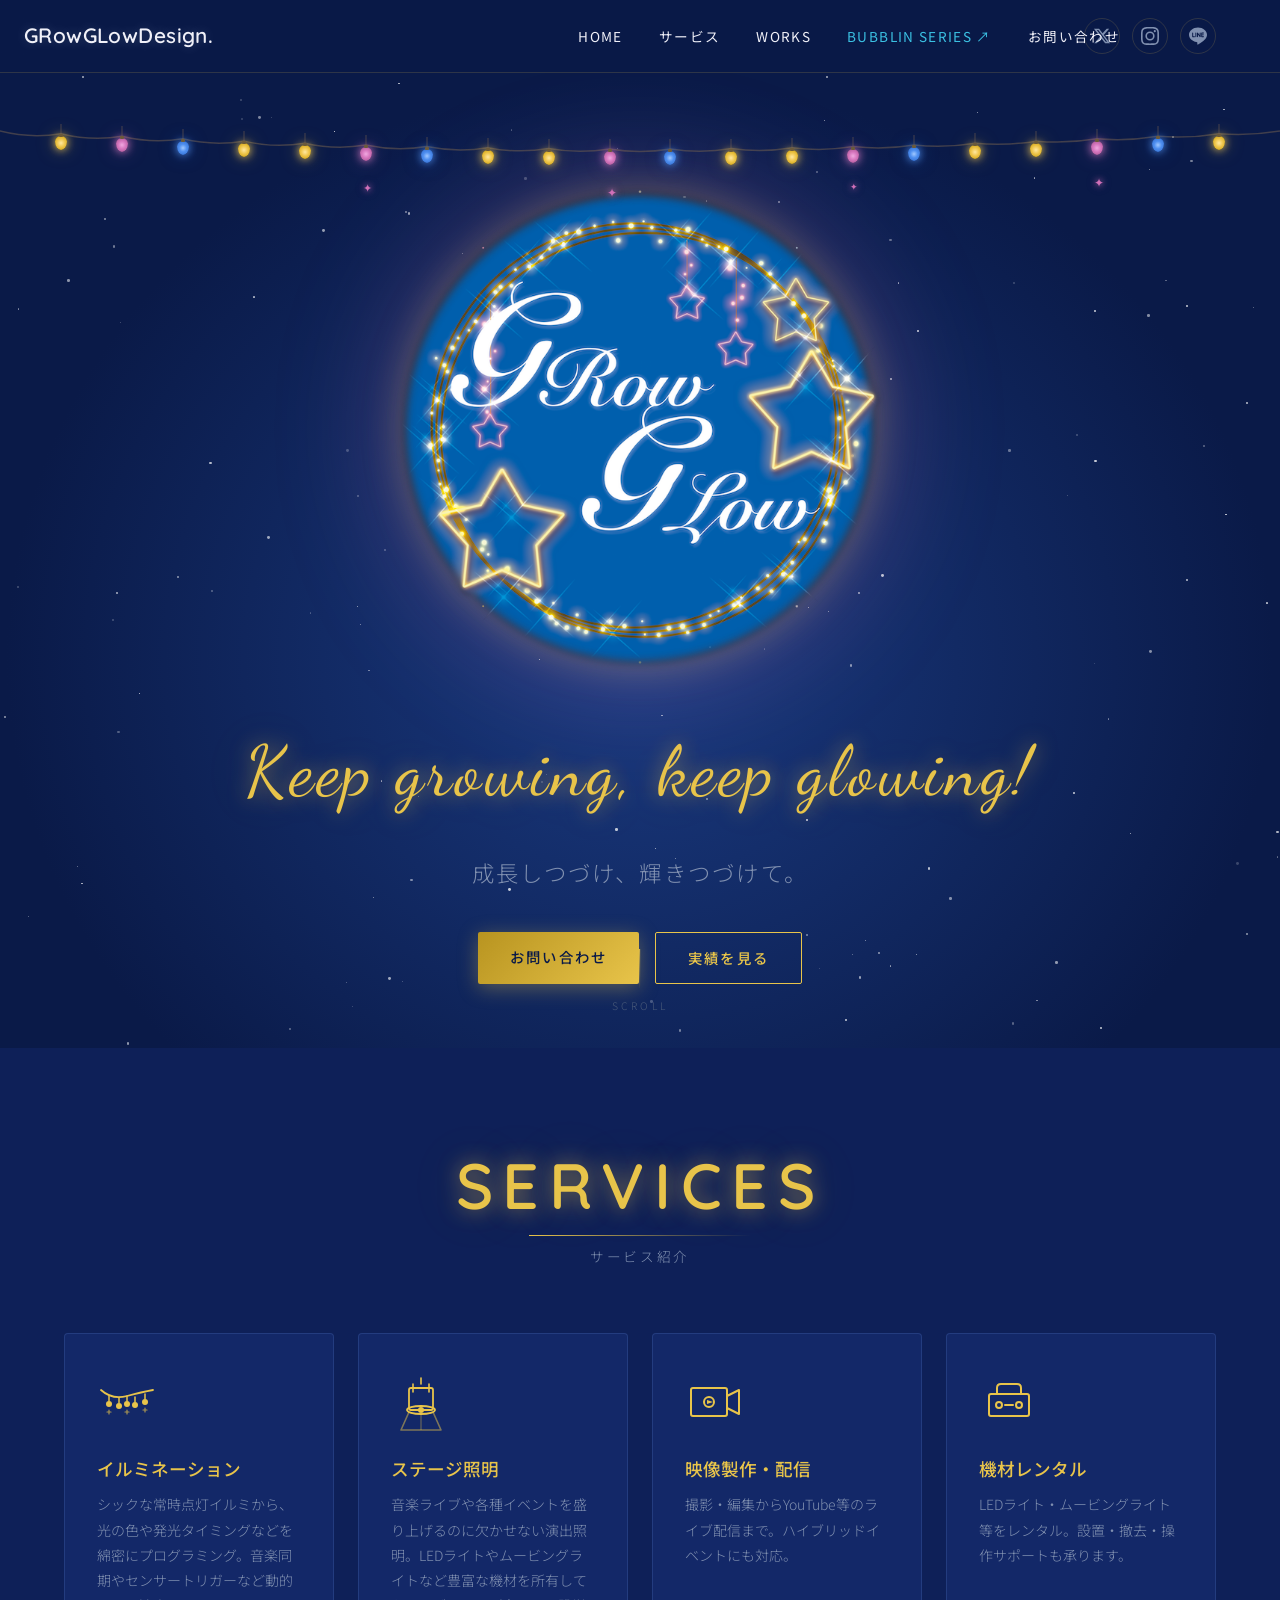
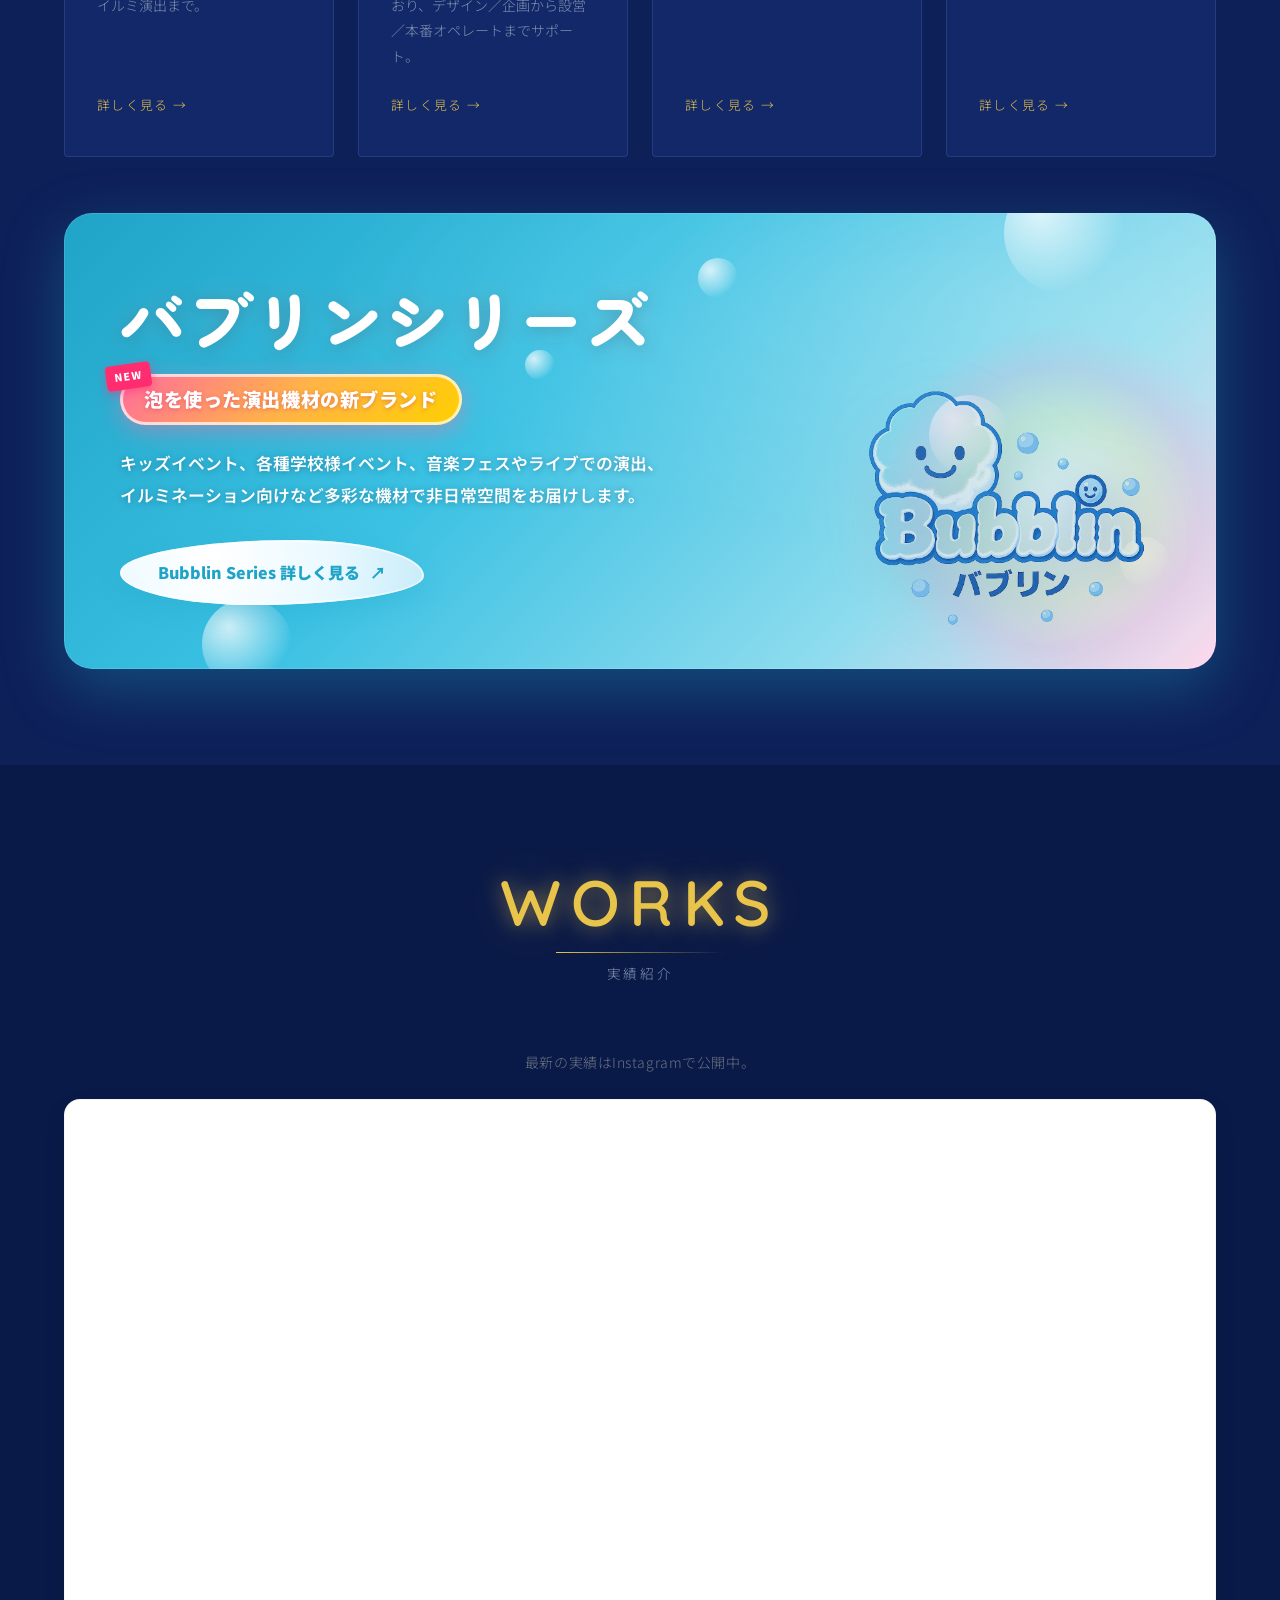
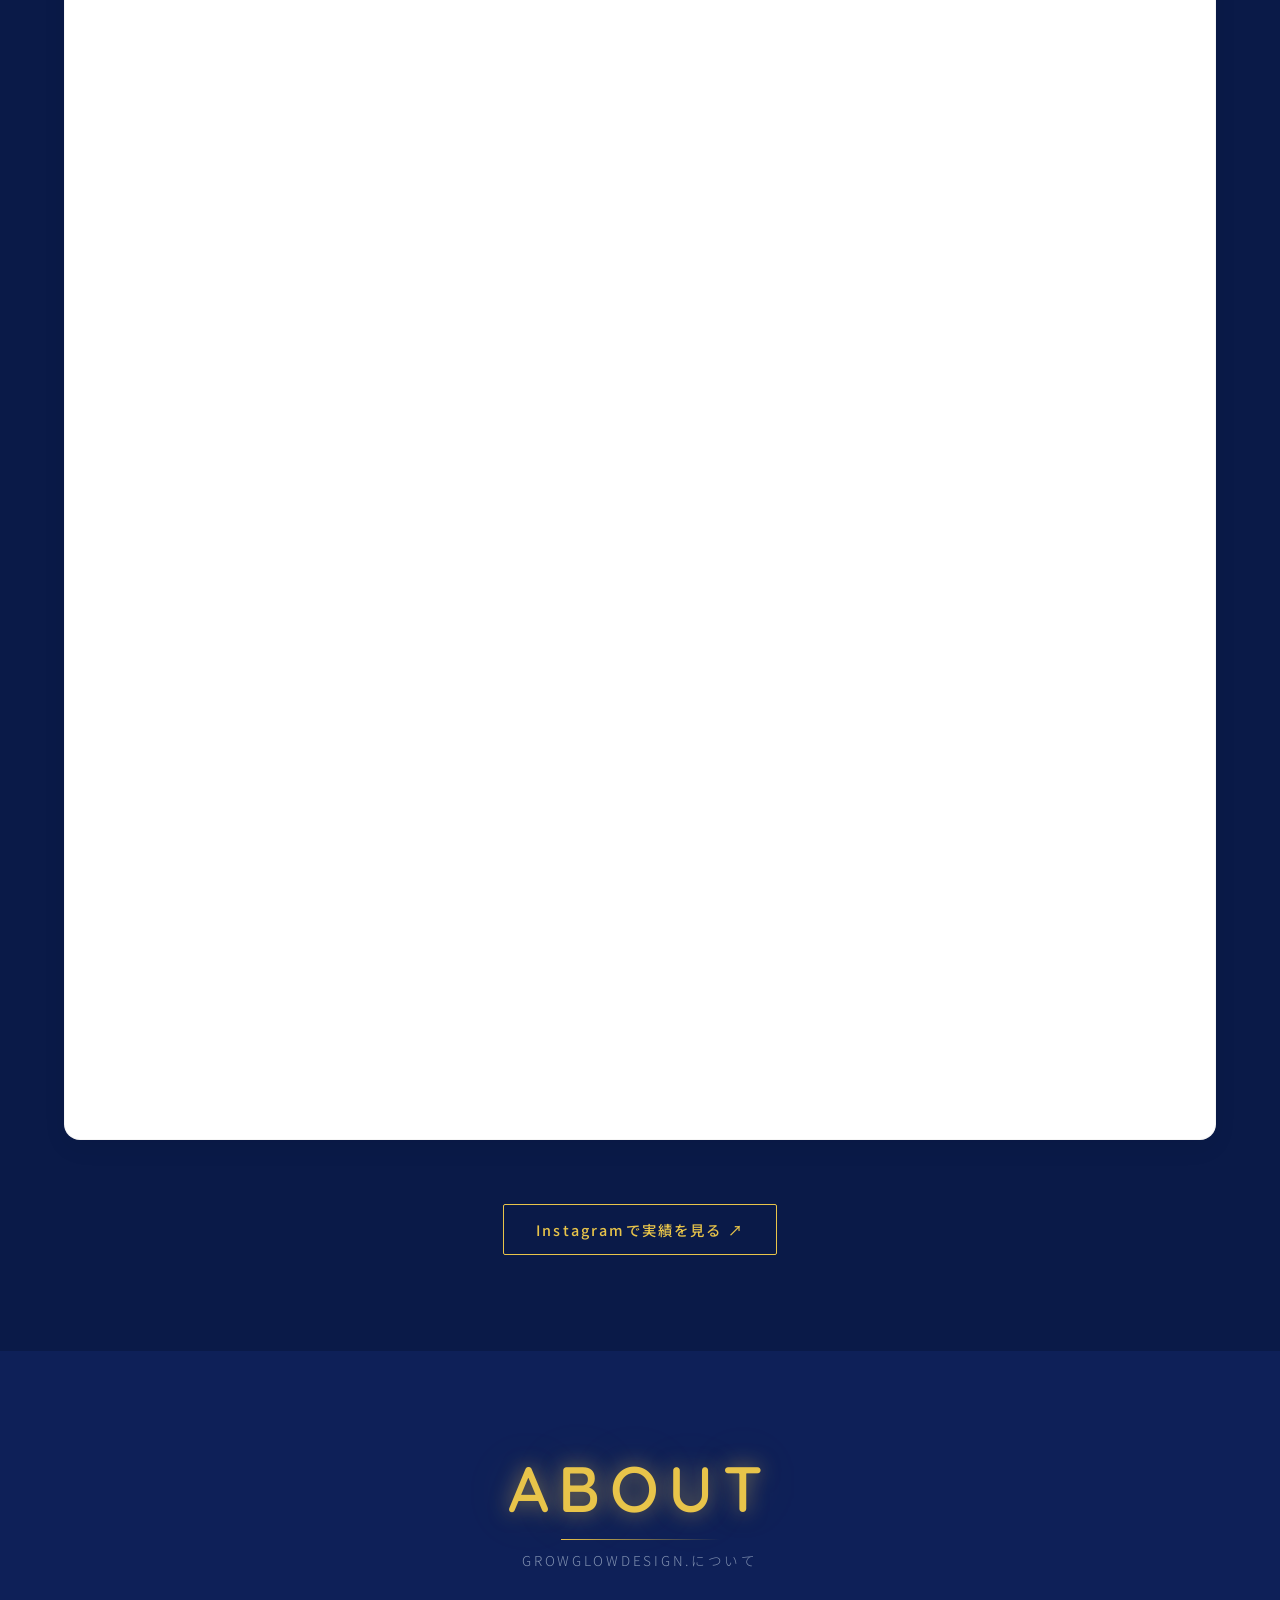
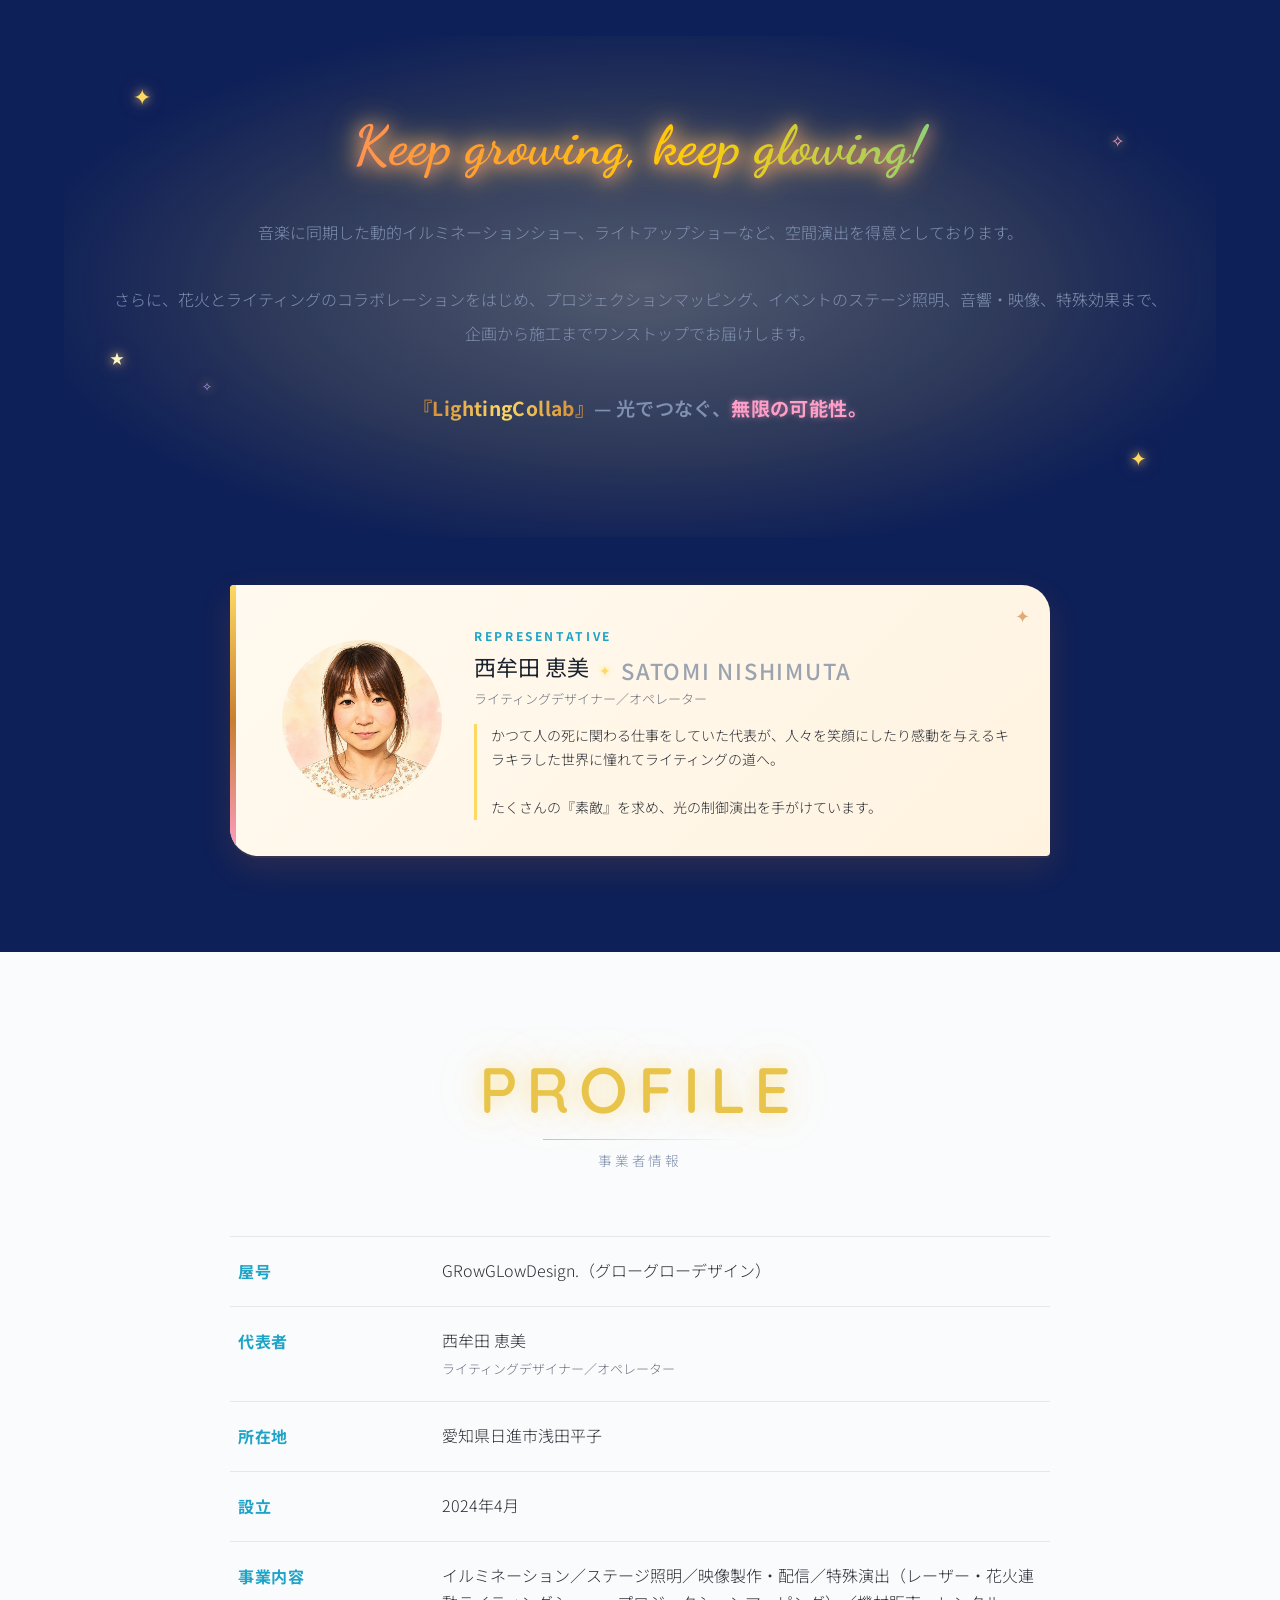
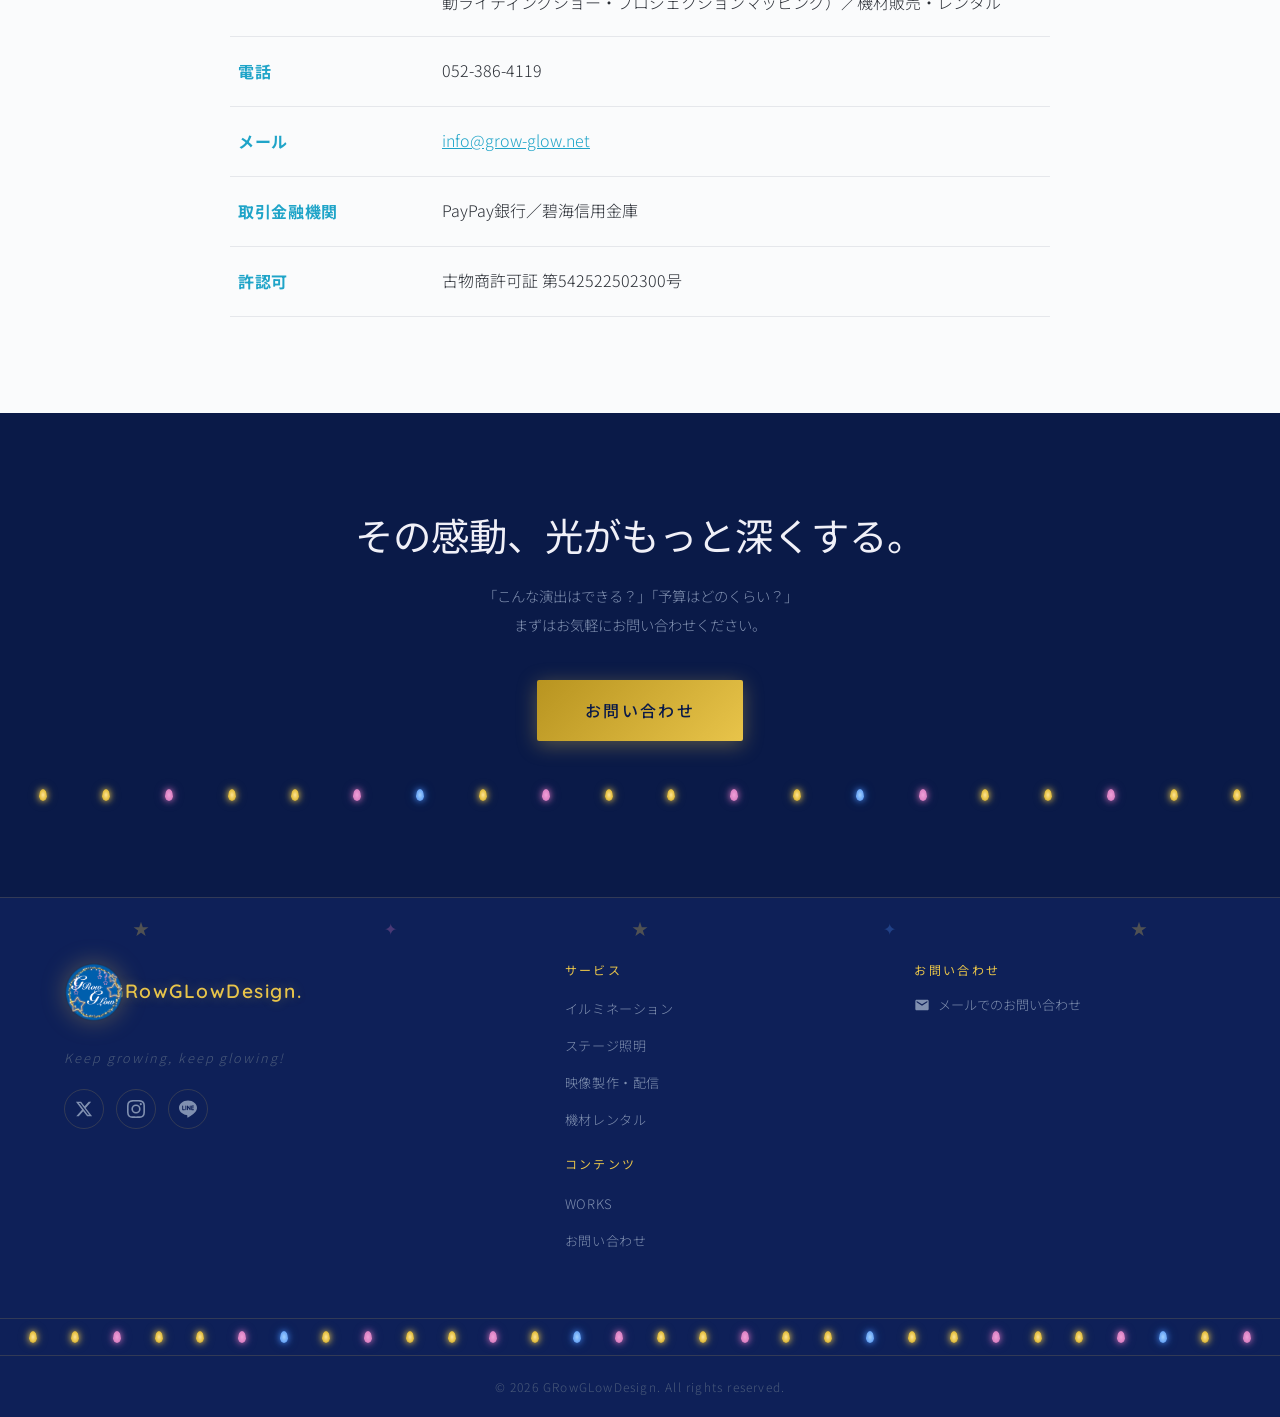
==== index.html @ aea3134a "Change stage lighting icon to PAR can style" ====
<!DOCTYPE html>
<html lang="ja">
<head>
    <meta charset="UTF-8">
    <meta name="viewport" content="width=device-width, initial-scale=1.0">
    <title>GRowGLowDesign – Keep growing, keep glowing!</title>
    <link rel="preconnect" href="https://fonts.googleapis.com">
    <link href="https://fonts.googleapis.com/css2?family=Quicksand:wght@400;500;600;700&family=Cormorant+Garamond:ital,wght@0,400;0,600;1,400&family=Noto+Sans+JP:wght@300;400;500;700&family=Dancing+Script:wght@600;700&family=Zen+Maru+Gothic:wght@500;700;900&display=swap" rel="stylesheet">
    <link rel="stylesheet" href="assets/css/main.css?v=31">
    <style>
        /* プレビュー専用補正 */
        .hero-logo img { max-width: 500px; width: 100%; margin: 0 auto; filter: drop-shadow(0 0 30px rgba(255,208,77,0.5)) drop-shadow(0 0 80px rgba(32,96,208,0.35)); }
        @media (max-width: 768px) { .hero-logo img { max-width: 280px; } .hero-tagline { font-size: clamp(1.4rem, 5vw, 2rem) !important; } }
        @media (max-width: 480px) { .hero-logo img { max-width: 220px; } .hero-tagline { font-size: 1.3rem !important; } }
        .works-card-no-image { background: linear-gradient(135deg,#0d1530,#111c3a); display:flex; align-items:center; justify-content:center; font-size:3rem; color:#4a5a7a; aspect-ratio:4/3; }
        .site-header { position: sticky; }
    </style>
</head>
<body>

<div id="page" class="site">

<!-- ヘッダー -->
<header id="masthead" class="site-header">
    <div class="header-inner">
        <div class="site-branding">
            <a href="#" class="logo-link">
                <span class="site-title-text">
                    GRowGLowDesign.
                </span>
            </a>
        </div>
        <button class="nav-toggle" id="nav-toggle" aria-expanded="false" aria-label="メニューを開く">
            <span class="hamburger-line"></span>
            <span class="hamburger-line"></span>
            <span class="hamburger-line"></span>
        </button>
        <div class="sns-links">
            <a href="https://x.com/GGD5055" class="sns-link" aria-label="X" target="_blank" rel="noopener noreferrer"><svg viewBox="0 0 24 24"><path d="M18.244 2.25h3.308l-7.227 8.26 8.502 11.24H16.17l-5.214-6.817L4.99 21.75H1.68l7.73-8.835L1.254 2.25H8.08l4.713 6.231zm-1.161 17.52h1.833L7.084 4.126H5.117z"/></svg></a>
            <a href="https://www.instagram.com/ggd_5055/" class="sns-link" aria-label="Instagram" target="_blank" rel="noopener noreferrer"><svg viewBox="0 0 24 24"><path d="M12 2.163c3.204 0 3.584.012 4.85.07 3.252.148 4.771 1.691 4.919 4.919.058 1.265.069 1.645.069 4.849 0 3.205-.012 3.584-.069 4.849-.149 3.225-1.664 4.771-4.919 4.919-1.266.058-1.644.07-4.85.07-3.204 0-3.584-.012-4.849-.07-3.26-.149-4.771-1.699-4.919-4.92-.058-1.265-.07-1.644-.07-4.849 0-3.204.013-3.583.07-4.849.149-3.227 1.664-4.771 4.919-4.919 1.266-.057 1.645-.069 4.849-.069zM12 0C8.741 0 8.333.014 7.053.072 2.695.272.273 2.69.073 7.052.014 8.333 0 8.741 0 12c0 3.259.014 3.668.072 4.948.2 4.358 2.618 6.78 6.98 6.98C8.333 23.986 8.741 24 12 24c3.259 0 3.668-.014 4.948-.072 4.354-.2 6.782-2.618 6.979-6.98.059-1.28.073-1.689.073-4.948 0-3.259-.014-3.667-.072-4.947-.196-4.354-2.617-6.78-6.979-6.98C15.668.014 15.259 0 12 0zm0 5.838a6.162 6.162 0 100 12.324 6.162 6.162 0 000-12.324zM12 16a4 4 0 110-8 4 4 0 010 8zm6.406-11.845a1.44 1.44 0 100 2.881 1.44 1.44 0 000-2.881z"/></svg></a>
            <a href="https://line.me/R/ti/p/@539athhn" class="sns-link" aria-label="LINE" target="_blank" rel="noopener noreferrer"><svg viewBox="0 0 24 24"><path d="M19.365 9.863c.349 0 .63.285.63.631 0 .345-.281.63-.63.63H17.61v1.125h1.755c.349 0 .63.283.63.63 0 .344-.281.629-.63.629h-2.386c-.345 0-.627-.285-.627-.629V8.108c0-.345.282-.63.63-.63h2.386c.346 0 .627.285.627.63 0 .349-.281.63-.63.63H17.61v1.125h1.755zm-3.855 3.016c0 .27-.174.51-.432.596-.064.021-.133.031-.199.031-.211 0-.391-.09-.51-.25l-2.443-3.317v2.94c0 .344-.279.629-.631.629-.346 0-.626-.285-.626-.629V8.108c0-.27.173-.51.43-.595.06-.023.136-.033.194-.033.195 0 .375.104.495.254l2.462 3.33V8.108c0-.345.282-.63.63-.63.345 0 .63.285.63.63v4.771zm-5.741 0c0 .344-.282.629-.631.629-.345 0-.627-.285-.627-.629V8.108c0-.345.282-.63.63-.63.346 0 .628.285.628.63v4.771zm-2.466.629H4.917c-.345 0-.63-.285-.63-.629V8.108c0-.345.285-.63.63-.63.348 0 .63.285.63.63v4.141h1.756c.348 0 .629.283.629.63 0 .344-.282.629-.629.629M24 10.314C24 4.943 18.615.572 12 .572S0 4.943 0 10.314c0 4.811 4.27 8.842 10.035 9.608.391.082.923.258 1.058.59.12.301.079.766.038 1.08l-.164 1.02c-.045.301-.24 1.186 1.049.645 1.291-.539 6.916-4.078 9.436-6.975C23.176 14.393 24 12.458 24 10.314"/></svg></a>
        </div>
    </div>
</header>

<nav class="primary-nav" id="primary-nav">
    <ul class="nav-menu">
        <li><a href="#hero">HOME</a></li>
        <li><a href="#services">サービス</a></li>
        <li><a href="#works">WORKS</a></li>
        <li><a href="https://ggd5055.github.io/bubblin-preview/" class="nav-external" target="_blank" rel="noopener">BUBBLIN SERIES ↗</a></li>
        <li><a href="#contact">お問い合わせ</a></li>
    </ul>
</nav>

<div id="content" class="site-content">
<main id="main" class="site-main front-page">

    <!-- HERO -->
    <section class="hero" id="hero">
        <div class="hero-bg">
            <div class="hero-stars" id="hero-stars"></div>
        </div>
        <div class="hero-shooting-foreground" id="hero-shooting-foreground" aria-hidden="true"></div>
        <div class="hero-string-illumi" aria-hidden="true" id="hero-string-illumi"></div>
        <div class="hero-content">
            <div class="hero-logo">
                <img src="assets/images/logo.png" alt="GRowGLowDesign.">
                <span class="hero-logo-particles" id="hero-logo-particles" aria-hidden="true"></span>
            </div>
            <p class="hero-tagline">Keep growing, keep glowing!</p>
            <p class="hero-sub">成長しつづけ、輝きつづけて。</p>
            <div class="hero-cta">
                <a href="#contact" class="btn btn-primary">お問い合わせ</a>
                <a href="#works" class="btn btn-outline">実績を見る</a>
            </div>
        </div>
        <div class="hero-scroll" aria-hidden="true">
            <span class="scroll-line"></span>
            <span class="scroll-text">SCROLL</span>
        </div>
    </section>

    <!-- SERVICES -->
    <section class="section services-section" id="services">
        <div class="container">
            <div class="section-header">
                <h2 class="section-title">SERVICES</h2>
                <p class="section-subtitle">サービス紹介</p>
            </div>
            <div class="services-grid">

                <a href="#" class="service-card">
                    <div class="service-card-icon">
                        <svg viewBox="0 0 60 60" fill="none">
                            <path d="M4 16 Q15 26 30 22 Q45 18 56 16" stroke="currentColor" stroke-width="1.8" fill="none" stroke-linecap="round"/>
                            <g stroke="currentColor" stroke-width="1.5" stroke-linecap="round">
                                <line x1="12" y1="22" x2="12" y2="27"/>
                                <line x1="22" y1="24" x2="22" y2="29"/>
                                <line x1="30" y1="22" x2="30" y2="27"/>
                                <line x1="38" y1="23" x2="38" y2="28"/>
                                <line x1="48" y1="20" x2="48" y2="25"/>
                            </g>
                            <g fill="currentColor">
                                <circle cx="12" cy="30" r="3"/>
                                <circle cx="22" cy="32" r="3"/>
                                <circle cx="30" cy="30" r="3"/>
                                <circle cx="38" cy="31" r="3"/>
                                <circle cx="48" cy="28" r="3"/>
                            </g>
                            <g stroke="currentColor" stroke-width="1.2" stroke-linecap="round" opacity="0.7">
                                <line x1="12" y1="36" x2="12" y2="40"/>
                                <line x1="10" y1="38" x2="14" y2="38"/>
                                <line x1="30" y1="36" x2="30" y2="40"/>
                                <line x1="28" y1="38" x2="32" y2="38"/>
                                <line x1="48" y1="34" x2="48" y2="38"/>
                                <line x1="46" y1="36" x2="50" y2="36"/>
                            </g>
                        </svg>
                    </div>
                    <h3 class="service-card-title">イルミネーション</h3>
                    <p class="service-card-text">シックな常時点灯イルミから、光の色や発光タイミングなどを綿密にプログラミング。音楽同期やセンサートリガーなど動的イルミ演出まで。</p>
                    <span class="service-card-more">詳しく見る <span class="arrow">→</span></span>
                </a>

                <a href="#" class="service-card">
                    <div class="service-card-icon">
                        <svg viewBox="0 0 60 60" fill="none">
                            <!-- 吊り金具 -->
                            <line x1="30" y1="4" x2="30" y2="10" stroke="currentColor" stroke-width="1.6" stroke-linecap="round"/>
                            <path d="M22 10 L22 18 M38 10 L38 18" stroke="currentColor" stroke-width="1.6" stroke-linecap="round"/>
                            <!-- パーライト本体（円筒） -->
                            <rect x="18" y="14" width="24" height="22" rx="2" stroke="currentColor" stroke-width="1.8"/>
                            <!-- レンズ -->
                            <ellipse cx="30" cy="36" rx="14" ry="4" stroke="currentColor" stroke-width="1.8" fill="none"/>
                            <circle cx="30" cy="36" r="3" fill="currentColor"/>
                            <!-- 光のビーム -->
                            <path d="M18 38 L10 56 L50 56 L42 38" stroke="currentColor" stroke-width="1.6" fill="none" stroke-linejoin="round" opacity="0.5"/>
                            <line x1="30" y1="40" x2="30" y2="56" stroke="currentColor" stroke-width="1.2" opacity="0.4"/>
                        </svg>
                    </div>
                    <h3 class="service-card-title">ステージ照明</h3>
                    <p class="service-card-text">音楽ライブや各種イベントを盛り上げるのに欠かせない演出照明。LEDライトやムービングライトなど豊富な機材を所有しており、デザイン／企画から設営／本番オペレートまでサポート。</p>
                    <span class="service-card-more">詳しく見る <span class="arrow">→</span></span>
                </a>

                <a href="#" class="service-card">
                    <div class="service-card-icon">
                        <svg viewBox="0 0 60 60" fill="none"><rect x="6" y="14" width="36" height="28" rx="2" stroke="currentColor" stroke-width="2"/><polyline points="42,22 54,16 54,40 42,34" stroke="currentColor" stroke-width="2" stroke-linejoin="round"/><circle cx="24" cy="28" r="5" stroke="currentColor" stroke-width="2"/><polygon points="22,26 28,28 22,30" fill="currentColor"/></svg>
                    </div>
                    <h3 class="service-card-title">映像製作・配信</h3>
                    <p class="service-card-text">撮影・編集からYouTube等のライブ配信まで。ハイブリッドイベントにも対応。</p>
                    <span class="service-card-more">詳しく見る <span class="arrow">→</span></span>
                </a>

                <a href="#" class="service-card">
                    <div class="service-card-icon">
                        <svg viewBox="0 0 60 60" fill="none"><rect x="10" y="20" width="40" height="22" rx="2" stroke="currentColor" stroke-width="2"/><path d="M18 20 L18 14 Q18 10 22 10 L38 10 Q42 10 42 14 L42 20" stroke="currentColor" stroke-width="2"/><circle cx="20" cy="31" r="3" stroke="currentColor" stroke-width="2"/><circle cx="40" cy="31" r="3" stroke="currentColor" stroke-width="2"/><line x1="26" y1="31" x2="34" y2="31" stroke="currentColor" stroke-width="2" stroke-linecap="round"/></svg>
                    </div>
                    <h3 class="service-card-title">機材レンタル</h3>
                    <p class="service-card-text">LEDライト・ムービングライト等をレンタル。設置・撤去・操作サポートも承ります。</p>
                    <span class="service-card-more">詳しく見る <span class="arrow">→</span></span>
                </a>

            </div>

            <!-- SISTER BRAND -->
            <a href="https://ggd5055.github.io/bubblin-preview/" class="sister-card" id="sister-brand" target="_blank" rel="noopener" aria-labelledby="sister-title">
                <div class="sister-bubbles" aria-hidden="true">
                    <span></span><span></span><span></span><span></span><span></span><span></span>
                </div>
                <span class="sister-halo" aria-hidden="true"></span>
                <img src="assets/images/bubblin-tm-character.png?v=2" alt="" class="sister-character" aria-hidden="true">
                <div class="sister-body">
                    <h3 class="sister-title" id="sister-title">バブリンシリーズ</h3>
                    <p class="sister-sub">泡を使った演出機材の新ブランド</p>
                    <p class="sister-desc">
                        キッズイベント、各種学校様イベント、音楽フェスやライブでの演出、<br>
                        イルミネーション向けなど多彩な機材で非日常空間をお届けします。
                    </p>
                    <span class="sister-cta">
                        Bubblin Series 詳しく見る
                        <span class="sister-arrow" aria-hidden="true">↗</span>
                    </span>
                </div>
            </a>
        </div>
    </section>

    <!-- WORKS -->
    <section class="section works-section" id="works">
        <div class="container">
            <div class="section-header">
                <h2 class="section-title">WORKS</h2>
                <p class="section-subtitle">実績紹介</p>
            </div>
            <p class="works-intro">最新の実績はInstagramで公開中。</p>
            <div class="works-feed">
                <!-- SnapWidget -->
                <iframe src="https://snapwidget.com/embed/1122426" class="snapwidget-widget" allowtransparency="true" frameborder="0" scrolling="no" style="border:none; overflow:hidden; width:100%; height:1617px;" title="Posts from Instagram"></iframe>
            </div>
            <div class="section-footer">
                <a href="https://www.instagram.com/ggd_5055/" class="btn btn-outline" target="_blank" rel="noopener">Instagramで実績を見る ↗</a>
            </div>
        </div>
    </section>


    <!-- ABOUT -->
    <section class="section about-section" id="about">
        <div class="container">
            <div class="section-header">
                <h2 class="section-title">ABOUT</h2>
                <p class="section-subtitle">GRowGLowDesign.について</p>
            </div>
            <div class="about-content about-content--centered about-content--sparkle">
                <span class="sparkle sparkle-1" aria-hidden="true">✦</span>
                <span class="sparkle sparkle-2" aria-hidden="true">✧</span>
                <span class="sparkle sparkle-3" aria-hidden="true">★</span>
                <span class="sparkle sparkle-4" aria-hidden="true">✦</span>
                <span class="sparkle sparkle-5" aria-hidden="true">✧</span>
                <p class="about-lead">Keep growing, keep glowing!</p>
                <p class="about-text">
                    音楽に同期した動的イルミネーションショー、ライトアップショーなど、空間演出を得意としております。<br><br>
                    さらに、花火とライティングのコラボレーションをはじめ、プロジェクションマッピング、イベントのステージ照明、音響・映像、特殊効果まで、企画から施工までワンストップでお届けします。<br><br>
                    <span class="about-catch"><span class="about-catch-label">『LightingCollab』</span>— 光でつなぐ、<span class="about-catch-accent">無限の可能性。</span></span>
                </p>
            </div>
            <div class="ceo-profile">
                <img src="assets/images/ceo-illust.png?v=1" alt="代表 西牟田 恵美" class="ceo-avatar">
                <div class="ceo-body">
                    <span class="ceo-role">REPRESENTATIVE</span>
                    <h3 class="ceo-name">西牟田 恵美<span class="ceo-name-sep" aria-hidden="true">✦</span><span class="ceo-name-en">SATOMI NISHIMUTA</span></h3>
                    <p class="ceo-sub">ライティングデザイナー／オペレーター</p>
                    <p class="ceo-quote">かつて人の死に関わる仕事をしていた代表が、人々を笑顔にしたり感動を与えるキラキラした世界に憧れてライティングの道へ。<br><br>たくさんの『素敵』を求め、光の制御演出を手がけています。</p>
                </div>
            </div>
        </div>
    </section>

    <!-- PROFILE -->
    <section class="section company-section" id="profile">
        <div class="container">
            <div class="section-header">
                <h2 class="section-title">PROFILE</h2>
                <p class="section-subtitle">事業者情報</p>
            </div>
            <dl class="company-table">
                <div class="company-row">
                    <dt>屋号</dt>
                    <dd>GRowGLowDesign.（グローグローデザイン）</dd>
                </div>
                <div class="company-row">
                    <dt>代表者</dt>
                    <dd>西牟田 恵美<br><span class="company-sub">ライティングデザイナー／オペレーター</span></dd>
                </div>
                <div class="company-row">
                    <dt>所在地</dt>
                    <dd>愛知県日進市浅田平子</dd>
                </div>
                <div class="company-row">
                    <dt>設立</dt>
                    <dd>2024年4月</dd>
                </div>
                <div class="company-row">
                    <dt>事業内容</dt>
                    <dd>イルミネーション／ステージ照明／映像製作・配信／特殊演出（レーザー・花火連動ライティングショー・プロジェクションマッピング）／機材販売・レンタル</dd>
                </div>
                <div class="company-row">
                    <dt>電話</dt>
                    <dd>052-386-4119</dd>
                </div>
                <div class="company-row">
                    <dt>メール</dt>
                    <dd><a href="mailto:info@grow-glow.net">info@grow-glow.net</a></dd>
                </div>
                <div class="company-row">
                    <dt>取引金融機関</dt>
                    <dd>PayPay銀行／碧海信用金庫</dd>
                </div>
                <div class="company-row">
                    <dt>許認可</dt>
                    <dd>古物商許可証 第542522502300号</dd>
                </div>
            </dl>
        </div>
    </section>

    <!-- CTA -->
    <section class="section cta-section" id="contact">
        <div class="container">
            <div class="cta-inner">
                <h2 class="cta-title">その感動、光がもっと深くする。</h2>
                <p class="cta-text">「こんな演出はできる？」「予算はどのくらい？」<br>まずはお気軽にお問い合わせください。</p>
                <div class="cta-buttons">
                    <a href="mailto:info@grow-glow.net" class="btn btn-primary btn-large">お問い合わせ</a>
                </div>
            </div>
        </div>
        <div class="cta-light-string" aria-hidden="true" style="position:relative; margin-top:3rem;">
            <span class="bulb"></span><span class="bulb"></span><span class="bulb"></span>
            <span class="bulb"></span><span class="bulb"></span><span class="bulb"></span>
            <span class="bulb"></span><span class="bulb"></span><span class="bulb"></span>
            <span class="bulb"></span><span class="bulb"></span><span class="bulb"></span>
            <span class="bulb"></span><span class="bulb"></span><span class="bulb"></span>
            <span class="bulb"></span><span class="bulb"></span><span class="bulb"></span>
            <span class="bulb"></span><span class="bulb"></span>
        </div>
    </section>

</main>
</div>

<!-- フッター -->
<footer id="colophon" class="site-footer">
    <div class="footer-stars" aria-hidden="true">
        <span class="star star-1">★</span>
        <span class="star star-2">✦</span>
        <span class="star star-3">★</span>
        <span class="star star-4">✦</span>
        <span class="star star-5">★</span>
    </div>
    <div class="footer-inner">
        <div class="footer-brand">
            <a href="#" class="footer-logo-link">
                <img src="assets/images/logo.png" alt="GRowGLowDesign." class="footer-logo-img">
                <span class="footer-logo-text">
                    GRowGLowDesign.
                </span>
            </a>
            <p class="footer-tagline">Keep growing, keep glowing!</p>
            <div class="footer-sns">
                <a href="https://x.com/GGD5055" class="sns-link" aria-label="X" target="_blank" rel="noopener noreferrer"><svg viewBox="0 0 24 24"><path d="M18.244 2.25h3.308l-7.227 8.26 8.502 11.24H16.17l-5.214-6.817L4.99 21.75H1.68l7.73-8.835L1.254 2.25H8.08l4.713 6.231zm-1.161 17.52h1.833L7.084 4.126H5.117z"/></svg></a>
                <a href="https://www.instagram.com/ggd_5055/" class="sns-link" aria-label="Instagram" target="_blank" rel="noopener noreferrer"><svg viewBox="0 0 24 24"><path d="M12 2.163c3.204 0 3.584.012 4.85.07 3.252.148 4.771 1.691 4.919 4.919.058 1.265.069 1.645.069 4.849 0 3.205-.012 3.584-.069 4.849-.149 3.225-1.664 4.771-4.919 4.919-1.266.058-1.644.07-4.85.07-3.204 0-3.584-.012-4.849-.07-3.26-.149-4.771-1.699-4.919-4.92-.058-1.265-.07-1.644-.07-4.849 0-3.204.013-3.583.07-4.849.149-3.227 1.664-4.771 4.919-4.919 1.266-.057 1.645-.069 4.849-.069zM12 0C8.741 0 8.333.014 7.053.072 2.695.272.273 2.69.073 7.052.014 8.333 0 8.741 0 12c0 3.259.014 3.668.072 4.948.2 4.358 2.618 6.78 6.98 6.98C8.333 23.986 8.741 24 12 24c3.259 0 3.668-.014 4.948-.072 4.354-.2 6.782-2.618 6.979-6.98.059-1.28.073-1.689.073-4.948 0-3.259-.014-3.667-.072-4.947-.196-4.354-2.617-6.78-6.979-6.98C15.668.014 15.259 0 12 0zm0 5.838a6.162 6.162 0 100 12.324 6.162 6.162 0 000-12.324zM12 16a4 4 0 110-8 4 4 0 010 8zm6.406-11.845a1.44 1.44 0 100 2.881 1.44 1.44 0 000-2.881z"/></svg></a>
                <a href="https://line.me/R/ti/p/@539athhn" class="sns-link" aria-label="LINE" target="_blank" rel="noopener noreferrer"><svg viewBox="0 0 24 24"><path d="M19.365 9.863c.349 0 .63.285.63.631 0 .345-.281.63-.63.63H17.61v1.125h1.755c.349 0 .63.283.63.63 0 .344-.281.629-.63.629h-2.386c-.345 0-.627-.285-.627-.629V8.108c0-.345.282-.63.63-.63h2.386c.346 0 .627.285.627.63 0 .349-.281.63-.63.63H17.61v1.125h1.755zm-3.855 3.016c0 .27-.174.51-.432.596-.064.021-.133.031-.199.031-.211 0-.391-.09-.51-.25l-2.443-3.317v2.94c0 .344-.279.629-.631.629-.346 0-.626-.285-.626-.629V8.108c0-.27.173-.51.43-.595.06-.023.136-.033.194-.033.195 0 .375.104.495.254l2.462 3.33V8.108c0-.345.282-.63.63-.63.345 0 .63.285.63.63v4.771zm-5.741 0c0 .344-.282.629-.631.629-.345 0-.627-.285-.627-.629V8.108c0-.345.282-.63.63-.63.346 0 .628.285.628.63v4.771zm-2.466.629H4.917c-.345 0-.63-.285-.63-.629V8.108c0-.345.285-.63.63-.63.348 0 .63.285.63.63v4.141h1.756c.348 0 .629.283.629.63 0 .344-.282.629-.629.629M24 10.314C24 4.943 18.615.572 12 .572S0 4.943 0 10.314c0 4.811 4.27 8.842 10.035 9.608.391.082.923.258 1.058.59.12.301.079.766.038 1.08l-.164 1.02c-.045.301-.24 1.186 1.049.645 1.291-.539 6.916-4.078 9.436-6.975C23.176 14.393 24 12.458 24 10.314"/></svg></a>
            </div>
        </div>
        <nav class="footer-nav">
            <div class="footer-nav-group">
                <h4 class="footer-nav-title">サービス</h4>
                <ul>
                    <li><a href="#">イルミネーション</a></li>
                    <li><a href="#">ステージ照明</a></li>
                    <li><a href="#">映像製作・配信</a></li>
                    <li><a href="#">機材レンタル</a></li>
                </ul>
            </div>
            <div class="footer-nav-group">
                <h4 class="footer-nav-title">コンテンツ</h4>
                <ul>
                    <li><a href="#">WORKS</a></li>
                    <li><a href="#">お問い合わせ</a></li>
                </ul>
            </div>
        </nav>
        <div class="footer-contact">
            <h4 class="footer-nav-title">お問い合わせ</h4>
            <a href="mailto:info@grow-glow.net" class="footer-mail">
                <svg width="16" height="16" viewBox="0 0 24 24" fill="currentColor"><path d="M20 4H4c-1.1 0-2 .9-2 2v12c0 1.1.9 2 2 2h16c1.1 0 2-.9 2-2V6c0-1.1-.9-2-2-2zm0 4l-8 5-8-5V6l8 5 8-5v2z"/></svg>
                メールでのお問い合わせ
            </a>
        </div>
    </div>
    <div class="footer-light-string" aria-hidden="true">
        <span class="bulb"></span><span class="bulb"></span><span class="bulb"></span>
        <span class="bulb"></span><span class="bulb"></span><span class="bulb"></span>
        <span class="bulb"></span><span class="bulb"></span><span class="bulb"></span>
        <span class="bulb"></span><span class="bulb"></span><span class="bulb"></span>
        <span class="bulb"></span><span class="bulb"></span><span class="bulb"></span>
        <span class="bulb"></span><span class="bulb"></span><span class="bulb"></span>
        <span class="bulb"></span><span class="bulb"></span><span class="bulb"></span>
        <span class="bulb"></span><span class="bulb"></span><span class="bulb"></span>
        <span class="bulb"></span><span class="bulb"></span><span class="bulb"></span>
        <span class="bulb"></span><span class="bulb"></span><span class="bulb"></span>
    </div>
    <div class="footer-bottom">
        <p class="copyright">&copy; 2026 GRowGLowDesign. All rights reserved.</p>
    </div>
</footer>

</div><!-- /#page -->

<script src="assets/js/main.js?v=25"></script>
<script>
// プレビュー専用: ロゴ画像なければテキスト表示
window.addEventListener('load', function() {
    const img = document.querySelector('.hero-logo img');
    if (img && !img.complete) {
        img.style.display = 'none';
        img.nextElementSibling.style.display = 'block';
    }
});
</script>
</body>
</html>
---- assets/css/main.css ----
/* =============================================================
   GRowGLowDesign - Main Stylesheet
   Theme: Night Stage / 光と夜の演出空間
   ============================================================= */

/* ─────────────────────────────────────────────
   CSS カスタムプロパティ
───────────────────────────────────────────── */
:root {
    /* カラー — ロゴ準拠 */
    --color-bg:          #0a1a48;
    --color-bg-2:        #0e2058;
    --color-bg-card:     #132868;
    --color-bg-card-2:   #183070;

    --color-gold:        #e8c44a;
    --color-gold-light:  #ffe494;
    --color-gold-dark:   #b89420;
    --color-gold-glow:   rgba(232, 196, 74, 0.35);

    --color-blue:        #2968c8;
    --color-blue-light:  #4a8cf0;
    --color-blue-dark:   #1c4a9a;
    --color-blue-royal:  #2968c8;
    --color-blue-glow:   rgba(41, 104, 200, 0.45);

    --color-pink:        #d070b8;
    --color-pink-light:  #f0a0d8;
    --color-pink-glow:   rgba(208, 112, 184, 0.35);

    --color-text:        #f0f0f8;
    --color-text-muted:  #8090b0;
    --color-text-dim:    #4a5a7a;
    --color-white:       #ffffff;

    --color-border:      rgba(255, 208, 77, 0.15);
    --color-border-card: rgba(100, 140, 220, 0.2);

    /* タイポグラフィ */
    --font-heading:  'Quicksand', 'Noto Sans JP', sans-serif;
    --font-script:   'Dancing Script', cursive;
    --font-body:     'Noto Sans JP', sans-serif;
    --font-en:       'Quicksand', sans-serif;
    --font-logo:     'Quicksand', sans-serif;

    /* スペーシング */
    --space-xs:   0.5rem;
    --space-sm:   1rem;
    --space-md:   2rem;
    --space-lg:   4rem;
    --space-xl:   6rem;
    --space-2xl:  8rem;

    /* レイアウト */
    --container-max: 1200px;
    --container-pad: 1.5rem;

    /* トランジション */
    --transition-fast:   0.2s ease;
    --transition-base:   0.35s ease;
    --transition-slow:   0.6s ease;

    /* シャドウ・グロウ */
    --glow-gold:   0 0 20px rgba(255, 208, 77, 0.5), 0 0 60px rgba(255, 208, 77, 0.2);
    --glow-blue:   0 0 20px rgba(32, 96, 208, 0.5), 0 0 60px rgba(32, 96, 208, 0.2);
    --glow-pink:   0 0 20px rgba(224, 128, 200, 0.5), 0 0 60px rgba(224, 128, 200, 0.2);
    --shadow-card: 0 8px 32px rgba(0, 0, 10, 0.6);
}


/* ─────────────────────────────────────────────
   リセット・ベース
───────────────────────────────────────────── */
*, *::before, *::after {
    box-sizing: border-box;
    margin: 0;
    padding: 0;
}

html {
    scroll-behavior: smooth;
    font-size: 16px;
}

body {
    background-color: var(--color-bg);
    color: var(--color-text);
    font-family: var(--font-body);
    font-weight: 300;
    line-height: 1.8;
    overflow-x: hidden;
    -webkit-font-smoothing: antialiased;
}

img {
    max-width: 100%;
    height: auto;
    display: block;
}

a {
    color: var(--color-gold);
    text-decoration: none;
    transition: color var(--transition-fast);
}

a:hover {
    color: var(--color-gold-light);
}

ul, ol {
    list-style: none;
}

h1, h2, h3, h4, h5, h6 {
    font-weight: 400;
    line-height: 1.3;
}


/* ─────────────────────────────────────────────
   レイアウト
───────────────────────────────────────────── */
.container {
    max-width: var(--container-max);
    margin: 0 auto;
    padding: 0 var(--container-pad);
}

.section {
    padding: var(--space-xl) 0;
}

.site-content {
    min-height: 60vh;
}


/* ─────────────────────────────────────────────
   セクションヘッダー
───────────────────────────────────────────── */
.section-header {
    text-align: center;
    margin-bottom: var(--space-lg);
}

.section-header--left {
    text-align: left;
}

.section-title {
    font-family: var(--font-en);
    font-size: clamp(2.5rem, 5vw, 4rem);
    font-weight: 600;
    letter-spacing: 0.15em;
    color: var(--color-gold);
    text-shadow: var(--glow-gold);
    position: relative;
    display: inline-block;
}

.section-title::after {
    content: '';
    display: block;
    width: 60%;
    height: 1px;
    background: linear-gradient(90deg, var(--color-gold), transparent);
    margin: 0.5rem auto 0;
}

.section-header--left .section-title::after {
    margin-left: 0;
}

.section-subtitle {
    font-size: 0.85rem;
    letter-spacing: 0.2em;
    color: var(--color-text-muted);
    margin-top: 0.5rem;
    text-transform: uppercase;
}

.section-footer {
    text-align: center;
    margin-top: var(--space-lg);
}


/* ─────────────────────────────────────────────
   ボタン
───────────────────────────────────────────── */
.btn {
    display: inline-block;
    padding: 0.75rem 2rem;
    font-family: var(--font-body);
    font-size: 0.9rem;
    font-weight: 500;
    letter-spacing: 0.15em;
    border-radius: 2px;
    cursor: pointer;
    transition: all var(--transition-base);
    text-align: center;
    border: none;
}

.btn-primary {
    background: linear-gradient(135deg, var(--color-gold-dark), var(--color-gold));
    color: var(--color-bg);
    box-shadow: 0 4px 20px var(--color-gold-glow);
}

.btn-primary:hover {
    background: linear-gradient(135deg, var(--color-gold), var(--color-gold-light));
    box-shadow: var(--glow-gold);
    color: var(--color-bg);
    transform: translateY(-2px);
}

.btn-outline {
    background: transparent;
    color: var(--color-gold);
    border: 1px solid var(--color-gold);
}

.btn-outline:hover {
    background: var(--color-gold-glow);
    box-shadow: var(--glow-gold);
    color: var(--color-gold-light);
    transform: translateY(-2px);
}

.btn-large {
    padding: 1rem 3rem;
    font-size: 1rem;
}


/* ─────────────────────────────────────────────
   ヘッダー
───────────────────────────────────────────── */
.site-header {
    position: fixed;
    top: 0;
    left: 0;
    right: 0;
    z-index: 100;
    background: rgba(10, 26, 72, 0.85);
    backdrop-filter: blur(12px);
    -webkit-backdrop-filter: blur(12px);
    border-bottom: 1px solid var(--color-border);
    transition: background var(--transition-base);
}

.site-header.is-scrolled {
    background: rgba(10, 26, 72, 0.97);
}

.header-inner {
    max-width: var(--container-max);
    margin: 0 auto;
    padding: 0 var(--container-pad);
    display: flex;
    align-items: center;
    justify-content: space-between;
    height: 72px;
    gap: 2rem;
    width: 100%;
    box-sizing: border-box;
}

/* ロゴ（左端固定） */
.site-branding {
    position: absolute;
    left: var(--container-pad);
    top: 50%;
    transform: translateY(-50%);
    flex-shrink: 0;
    z-index: 2;
}

.logo-link {
    display: flex;
    align-items: center;
    text-decoration: none;
}

.logo-link img,
.logo-link .custom-logo {
    height: 52px;
    width: auto;
    filter: drop-shadow(0 0 8px rgba(240,200,80,0.3));
    transition: filter var(--transition-base);
}

.logo-link:hover img,
.logo-link:hover .custom-logo {
    filter: drop-shadow(0 0 14px rgba(240,200,80,0.5));
}

.site-title-text {
    font-family: var(--font-logo);
    font-size: 1.3rem;
    font-weight: 600;
    letter-spacing: 0.02em;
    color: #f0f0f8;
    text-shadow: 0 0 12px rgba(255,255,255,0.2);
}

/* プライマリナビ（PCではヘッダー右に重ねる） */
.primary-nav {
    position: fixed;
    top: 0;
    right: calc(var(--container-pad) + 120px);
    height: 72px;
    display: flex;
    align-items: center;
    z-index: 101;
}

.nav-menu {
    display: flex;
    align-items: center;
    gap: 0.25rem;
}

.nav-menu li {
    position: relative;
}

.nav-menu a {
    display: block;
    padding: 0.5rem 1rem;
    font-size: 0.85rem;
    font-weight: 400;
    letter-spacing: 0.1em;
    color: var(--color-text);
    transition: color var(--transition-fast);
}

.nav-menu a:hover,
.nav-menu .current-menu-item > a,
.nav-menu .current_page_item > a {
    color: var(--color-gold);
}

/* ドロップダウン */
.nav-menu .sub-menu {
    display: none;
    position: absolute;
    top: 100%;
    left: 50%;
    transform: translateX(-50%);
    background: rgba(8, 15, 36, 0.97);
    border: 1px solid var(--color-border);
    border-radius: 4px;
    min-width: 160px;
    padding: 0.5rem 0;
    backdrop-filter: blur(12px);
}

.nav-menu li:hover > .sub-menu {
    display: block;
}

.nav-menu .sub-menu a {
    padding: 0.6rem 1.2rem;
    white-space: nowrap;
    font-size: 0.82rem;
}

/* ハンバーガー */
.nav-toggle {
    display: none;
    flex-direction: column;
    justify-content: center;
    align-items: center;
    gap: 5px;
    width: 36px;
    height: 36px;
    background: none;
    border: none;
    cursor: pointer;
    margin-left: auto;
    padding: 0;
}

.hamburger-line {
    display: block;
    width: 24px;
    height: 2px;
    background: var(--color-gold);
    border-radius: 2px;
    transition: all var(--transition-base);
}

.nav-toggle.is-active .hamburger-line:nth-child(1) {
    transform: translateY(7px) rotate(45deg);
}
.nav-toggle.is-active .hamburger-line:nth-child(2) {
    opacity: 0;
}
.nav-toggle.is-active .hamburger-line:nth-child(3) {
    transform: translateY(-7px) rotate(-45deg);
}


/* ─────────────────────────────────────────────
   HERO セクション
───────────────────────────────────────────── */
.hero {
    position: relative;
    min-height: 100vh;
    display: flex;
    align-items: center;
    justify-content: center;
    overflow: hidden;
    background: radial-gradient(ellipse at 50% 60%, #1a3a80 0%, #0a1a48 70%);
}

.hero-bg {
    position: absolute;
    inset: 0;
    overflow: hidden;
}

.hero-stars {
    position: absolute;
    inset: 0;
}

.hero-shooting-foreground {
    position: absolute;
    inset: 0;
    pointer-events: none;
    z-index: 5;
    overflow: hidden;
}

.hero-content {
    position: relative;
    z-index: 2;
    display: flex;
    flex-direction: column;
    align-items: center;
    text-align: center;
    padding: calc(72px + 2rem) var(--container-pad) 4rem;
    max-width: 1000px;
    margin: 0 auto;
    animation: fadeInUp 1s ease both;
}

.hero-logo {
    position: relative;
    margin-bottom: 2rem;
    display: inline-block;
}
.hero-logo::before,
.hero-logo::after {
    content: '';
    position: absolute;
    inset: -6%;
    border-radius: 50%;
    pointer-events: none;
    background:
        radial-gradient(circle 3px at 10% 50%, #ffffff 0%, rgba(255,255,255,0) 70%),
        radial-gradient(circle 2px at 90% 50%, #ffffff 0%, rgba(255,255,255,0) 70%),
        radial-gradient(circle 2.5px at 50% 8%, #fff6c0 0%, rgba(255,246,192,0) 70%),
        radial-gradient(circle 2.5px at 50% 92%, #ffd862 0%, rgba(255,216,98,0) 70%),
        radial-gradient(circle 2px at 22% 18%, #ff9ec7 0%, rgba(255,158,199,0) 70%),
        radial-gradient(circle 2px at 78% 18%, #b8e6ff 0%, rgba(184,230,255,0) 70%),
        radial-gradient(circle 2px at 22% 82%, #ffd862 0%, rgba(255,216,98,0) 70%),
        radial-gradient(circle 2.5px at 78% 82%, #ffffff 0%, rgba(255,255,255,0) 70%);
    animation: logoSparkle 3.2s linear infinite;
}
.hero-logo::after { display: none; }

.hero-logo-particles {
    position: absolute;
    inset: 12%;
    border-radius: 50%;
    pointer-events: none;
    overflow: hidden;
    mix-blend-mode: screen;
    z-index: 2;
}
.hero-logo-particles span {
    position: absolute;
    border-radius: 50%;
    filter: blur(0.4px);
    animation: logoTwinkle var(--dur, 2.4s) ease-in-out infinite;
    animation-delay: var(--delay, 0s);
    opacity: 0;
}
@keyframes logoTwinkle {
    0%, 100% { opacity: 0;    transform: scale(0.6); }
    50%      { opacity: 0.95; transform: scale(1);   }
}
@keyframes logoSparkle {
    0%   { transform: rotate(0deg)   scale(1);    opacity: 0.95; }
    50%  { transform: rotate(180deg) scale(1.04); opacity: 0.6;  }
    100% { transform: rotate(360deg) scale(1);    opacity: 0.95; }
}

.hero-logo img {
    max-width: 320px;
    margin: 0 auto;
    filter: drop-shadow(0 0 30px rgba(255, 208, 77, 0.4)) drop-shadow(0 0 80px rgba(32, 96, 208, 0.3));
}

.hero-logo-text {
    font-family: var(--font-logo);
    font-size: clamp(2rem, 6vw, 3.5rem);
    font-weight: 600;
    letter-spacing: 0.1em;
    color: var(--color-gold);
    text-shadow: var(--glow-gold);
    line-height: 1.1;
}

.hero-tagline {
    width: 100%;
    text-align: center;
    font-family: var(--font-script);
    font-size: clamp(2rem, 5.5vw, 4.4rem);
    color: var(--color-gold);
    text-shadow: var(--glow-gold);
    letter-spacing: 0.05em;
    margin-bottom: 1rem;
}

.hero-sub {
    width: 100%;
    text-align: center;
    font-size: clamp(1.1rem, 1.8vw, 1.4rem);
    color: var(--color-text-muted);
    letter-spacing: 0.1em;
    margin-bottom: 2.5rem;
}

.hero-cta {
    width: 100%;
    display: flex;
    gap: 1rem;
    justify-content: center;
    flex-wrap: wrap;
}

.hero-scroll {
    position: absolute;
    bottom: 2rem;
    left: 50%;
    transform: translateX(-50%);
    display: flex;
    flex-direction: column;
    align-items: center;
    gap: 0.5rem;
    z-index: 2;
    animation: bounce 2s ease infinite;
}

.scroll-line {
    display: block;
    width: 1px;
    height: 40px;
    background: linear-gradient(to bottom, var(--color-gold), transparent);
}

.scroll-text {
    font-size: 0.65rem;
    letter-spacing: 0.3em;
    color: var(--color-text-dim);
}


/* ─────────────────────────────────────────────
   SERVICES セクション
───────────────────────────────────────────── */
.services-section {
    background: var(--color-bg-2);
}

.services-grid {
    display: grid;
    grid-template-columns: repeat(auto-fit, minmax(240px, 1fr));
    gap: 1.5rem;
}

.service-card {
    display: flex;
    flex-direction: column;
    padding: 2.5rem 2rem;
    background: var(--color-bg-card);
    border: 1px solid var(--color-border-card);
    border-radius: 4px;
    color: var(--color-text);
    text-decoration: none;
    transition: all var(--transition-base);
    position: relative;
    overflow: hidden;
}

.service-card::before {
    content: '';
    position: absolute;
    inset: 0;
    background: radial-gradient(ellipse at 50% 0%, var(--color-gold-glow), transparent 70%);
    opacity: 0;
    transition: opacity var(--transition-base);
}

.service-card:hover {
    border-color: var(--color-gold);
    box-shadow: 0 0 30px var(--color-gold-glow), var(--shadow-card);
    transform: translateY(-4px);
    color: var(--color-text);
}

.service-card:hover::before {
    opacity: 1;
}

.service-card-icon {
    width: 60px;
    height: 60px;
    color: var(--color-gold);
    margin-bottom: 1.5rem;
    position: relative;
    z-index: 1;
    transition: filter var(--transition-base);
}

.service-card:hover .service-card-icon {
    filter: drop-shadow(0 0 8px var(--color-gold));
}

.service-card-title {
    font-size: 1.1rem;
    font-weight: 500;
    color: var(--color-gold);
    margin-bottom: 0.75rem;
    position: relative;
    z-index: 1;
}

.service-card-text {
    font-size: 0.875rem;
    color: var(--color-text-muted);
    line-height: 1.8;
    flex: 1;
    position: relative;
    z-index: 1;
}

.service-card-more {
    margin-top: 1.5rem;
    font-size: 0.8rem;
    letter-spacing: 0.1em;
    color: var(--color-gold);
    position: relative;
    z-index: 1;
}

.service-card-more .arrow {
    display: inline-block;
    transition: transform var(--transition-fast);
}

.service-card:hover .arrow {
    transform: translateX(4px);
}


/* ─────────────────────────────────────────────
   WORKS セクション
───────────────────────────────────────────── */
.works-section {
    background: var(--color-bg);
}

.works-grid {
    display: grid;
    grid-template-columns: repeat(auto-fill, minmax(300px, 1fr));
    gap: 1.5rem;
}

.works-grid--full {
    grid-template-columns: repeat(auto-fill, minmax(280px, 1fr));
}

.works-card {
    background: var(--color-bg-card);
    border: 1px solid var(--color-border-card);
    border-radius: 4px;
    overflow: hidden;
    transition: all var(--transition-base);
}

.works-card:hover {
    border-color: rgba(100, 140, 220, 0.5);
    box-shadow: var(--glow-blue), var(--shadow-card);
    transform: translateY(-4px);
}

.works-card-link {
    display: block;
    color: var(--color-text);
    text-decoration: none;
}

.works-card-image {
    position: relative;
    aspect-ratio: 4 / 3;
    overflow: hidden;
    background: var(--color-bg-card-2);
}

.works-card-image img {
    width: 100%;
    height: 100%;
    object-fit: cover;
    transition: transform var(--transition-slow);
}

.works-card:hover .works-card-image img {
    transform: scale(1.05);
}

.works-card-no-image {
    width: 100%;
    height: 100%;
    display: flex;
    align-items: center;
    justify-content: center;
    font-size: 3rem;
    color: var(--color-text-dim);
    background: linear-gradient(135deg, var(--color-bg-card-2), var(--color-bg-card));
}

.works-card-overlay {
    position: absolute;
    top: 0.75rem;
    left: 0.75rem;
    display: flex;
    flex-wrap: wrap;
    gap: 0.4rem;
}

.works-card-tag {
    display: inline-block;
    padding: 0.2rem 0.6rem;
    background: rgba(10, 26, 72, 0.8);
    border: 1px solid var(--color-gold);
    color: var(--color-gold);
    font-size: 0.7rem;
    letter-spacing: 0.1em;
    border-radius: 2px;
    backdrop-filter: blur(4px);
}

.works-card-body {
    padding: 1.25rem 1.5rem 1.5rem;
}

.works-card-title {
    font-size: 0.95rem;
    font-weight: 500;
    color: var(--color-text);
    margin-bottom: 0.5rem;
    line-height: 1.4;
}

.works-card-excerpt {
    font-size: 0.8rem;
    color: var(--color-text-muted);
    line-height: 1.7;
    display: -webkit-box;
    -webkit-line-clamp: 2;
    -webkit-box-orient: vertical;
    overflow: hidden;
}

.works-card-date {
    display: block;
    margin-top: 0.75rem;
    font-size: 0.75rem;
    color: var(--color-text-dim);
    letter-spacing: 0.05em;
}

.no-works {
    text-align: center;
    color: var(--color-text-muted);
    padding: 4rem;
}


/* ─────────────────────────────────────────────
   Works フィルター
───────────────────────────────────────────── */
.works-filter {
    display: flex;
    flex-wrap: wrap;
    gap: 0.5rem;
    margin-bottom: 2.5rem;
    justify-content: center;
}

.works-filter-btn {
    display: inline-block;
    padding: 0.45rem 1.2rem;
    border: 1px solid var(--color-border-card);
    border-radius: 2px;
    font-size: 0.82rem;
    letter-spacing: 0.1em;
    color: var(--color-text-muted);
    text-decoration: none;
    transition: all var(--transition-fast);
}

.works-filter-btn:hover,
.works-filter-btn.is-active {
    border-color: var(--color-gold);
    color: var(--color-gold);
    background: var(--color-gold-glow);
}


/* ─────────────────────────────────────────────
   ABOUT セクション
───────────────────────────────────────────── */
.about-section {
    background: var(--color-bg-2);
}

.about-inner {
    display: grid;
    grid-template-columns: 1fr 1.5fr;
    gap: 4rem;
    align-items: center;
}

.about-deco {
    position: relative;
    display: flex;
    align-items: center;
    justify-content: center;
    min-height: 300px;
}

.about-circle {
    width: 260px;
    height: 260px;
    border-radius: 50%;
    background: radial-gradient(ellipse, #1a3a8c 0%, #0d1530 60%, transparent 100%);
    border: 1px solid rgba(32, 96, 208, 0.3);
    box-shadow: var(--glow-blue), inset 0 0 60px rgba(32, 96, 208, 0.2);
    animation: float 4s ease-in-out infinite;
}

.about-stars {
    position: absolute;
    font-size: 1.5rem;
    color: var(--color-gold);
    display: flex;
    gap: 1rem;
    text-shadow: var(--glow-gold);
    animation: twinkle 3s ease-in-out infinite alternate;
}

.about-lead {
    font-family: var(--font-script);
    font-size: clamp(1.5rem, 3vw, 2.5rem);
    color: var(--color-gold);
    text-shadow: var(--glow-gold);
    margin-bottom: 1.5rem;
    line-height: 1.4;
}

.about-text {
    font-size: 0.9rem;
    color: var(--color-text-muted);
    line-height: 2;
    margin-bottom: 2rem;
}


/* ─────────────────────────────────────────────
   CTA セクション
───────────────────────────────────────────── */
.cta-section {
    background: var(--color-bg);
    position: relative;
    overflow: hidden;
    text-align: center;
}

.cta-section--small {
    padding: var(--space-lg) 0;
}

.cta-inner {
    position: relative;
    z-index: 2;
}

.cta-title {
    font-family: var(--font-heading);
    font-size: clamp(1.5rem, 3vw, 2.5rem);
    font-weight: 400;
    color: var(--color-text);
    margin-bottom: 1rem;
    line-height: 1.5;
}

.cta-text {
    font-size: 0.9rem;
    color: var(--color-text-muted);
    margin-bottom: 2.5rem;
    line-height: 2;
}

.cta-buttons {
    display: flex;
    justify-content: center;
    gap: 1rem;
    flex-wrap: wrap;
}

/* ライトストリング */
.cta-light-string,
.footer-light-string {
    display: flex;
    justify-content: center;
    gap: 8px;
    flex-wrap: wrap;
    padding: 1rem;
    position: relative;
}

.cta-light-string {
    position: absolute;
    top: 0;
    left: 0;
    right: 0;
    justify-content: space-around;
    padding: 0 1rem;
}

.bulb {
    display: inline-block;
    width: 8px;
    height: 12px;
    background: radial-gradient(ellipse, var(--color-gold-light) 0%, var(--color-gold) 50%, var(--color-gold-dark) 100%);
    border-radius: 50% 50% 50% 50% / 60% 60% 40% 40%;
    box-shadow: 0 0 6px var(--color-gold), 0 0 12px var(--color-gold-glow);
    animation: bulbFlicker 3s ease-in-out infinite;
}

.bulb:nth-child(3n)   { animation-delay: -1s; background: radial-gradient(ellipse, var(--color-pink-light) 0%, var(--color-pink) 100%); box-shadow: 0 0 6px var(--color-pink), 0 0 12px var(--color-pink-glow); }
.bulb:nth-child(5n)   { animation-delay: -2s; }
.bulb:nth-child(7n)   { animation-delay: -0.5s; background: radial-gradient(ellipse, #a0d0ff 0%, var(--color-blue-light) 100%); box-shadow: 0 0 6px var(--color-blue-light), 0 0 12px var(--color-blue-glow); }


/* ─────────────────────────────────────────────
   ページヒーロー
───────────────────────────────────────────── */
.page-hero {
    position: relative;
    padding: calc(72px + 4rem) 0 3rem;
    background: radial-gradient(ellipse at 50% 100%, #1a3a80 0%, #0a1a48 70%);
    overflow: hidden;
    text-align: center;
}

.page-hero-bg {
    position: absolute;
    inset: 0;
    overflow: hidden;
}

.page-hero-stars {
    position: absolute;
    inset: 0;
}

.page-hero-title {
    font-family: var(--font-en);
    font-size: clamp(2rem, 5vw, 3.5rem);
    font-weight: 600;
    letter-spacing: 0.2em;
    color: var(--color-gold);
    text-shadow: var(--glow-gold);
    position: relative;
    z-index: 2;
}

.page-hero-sub {
    font-size: 0.85rem;
    letter-spacing: 0.2em;
    color: var(--color-text-muted);
    margin-top: 0.5rem;
    position: relative;
    z-index: 2;
}

/* パンくず */
.breadcrumb {
    position: relative;
    z-index: 2;
    margin-top: 1rem;
}

.breadcrumb ol {
    display: flex;
    justify-content: center;
    flex-wrap: wrap;
    gap: 0.5rem;
    font-size: 0.75rem;
    color: var(--color-text-dim);
    list-style: none;
}

.breadcrumb li + li::before {
    content: '/';
    margin-right: 0.5rem;
    color: var(--color-text-dim);
}

.breadcrumb a {
    color: var(--color-text-dim);
    transition: color var(--transition-fast);
}

.breadcrumb a:hover {
    color: var(--color-gold);
}


/* ─────────────────────────────────────────────
   ページコンテンツ
───────────────────────────────────────────── */
.page-container {
    padding-top: var(--space-lg);
    padding-bottom: var(--space-xl);
}

.page-content,
.entry-content {
    max-width: 800px;
    margin: 0 auto;
}

.page-content h2,
.entry-content h2 {
    font-family: var(--font-en);
    font-size: 1.5rem;
    color: var(--color-gold);
    margin: 2.5rem 0 1rem;
    padding-bottom: 0.5rem;
    border-bottom: 1px solid var(--color-border);
}

.page-content h3,
.entry-content h3 {
    font-size: 1.1rem;
    color: var(--color-text);
    margin: 2rem 0 0.75rem;
}

.page-content p,
.entry-content p {
    color: var(--color-text-muted);
    margin-bottom: 1.25rem;
    line-height: 2;
}

.page-content ul,
.entry-content ul {
    margin: 1rem 0 1.5rem 1.5rem;
    list-style: disc;
}

.page-content ul li,
.entry-content ul li {
    color: var(--color-text-muted);
    margin-bottom: 0.4rem;
    line-height: 1.8;
}

.page-content strong,
.entry-content strong {
    color: var(--color-text);
    font-weight: 500;
}

.page-content img,
.entry-content img {
    border-radius: 4px;
    margin: 1.5rem 0;
}

/* WordPress gallery */
.gallery {
    display: grid;
    grid-template-columns: repeat(auto-fill, minmax(200px, 1fr));
    gap: 0.75rem;
    margin: 1.5rem 0;
}

.gallery-item img {
    width: 100%;
    height: 200px;
    object-fit: cover;
    border-radius: 4px;
    transition: transform var(--transition-base), filter var(--transition-base);
}

.gallery-item img:hover {
    transform: scale(1.03);
    filter: brightness(1.1);
}


/* ─────────────────────────────────────────────
   サービスページ
───────────────────────────────────────────── */
.service-container {
    padding-top: var(--space-lg);
    padding-bottom: var(--space-lg);
}

.service-content {
    max-width: 800px;
    margin: 0 auto;
}

.other-services {
    background: var(--color-bg-2);
    padding: var(--space-lg) 0;
}

.other-services-title {
    font-family: var(--font-en);
    font-size: 1.3rem;
    color: var(--color-gold);
    margin-bottom: 1.5rem;
    text-align: center;
    letter-spacing: 0.1em;
}

.other-services-grid {
    display: flex;
    flex-wrap: wrap;
    justify-content: center;
    gap: 1rem;
}

.other-service-link {
    display: inline-flex;
    align-items: center;
    gap: 0.5rem;
    padding: 0.6rem 1.5rem;
    border: 1px solid var(--color-border-card);
    border-radius: 2px;
    font-size: 0.85rem;
    color: var(--color-text-muted);
    text-decoration: none;
    transition: all var(--transition-fast);
}

.other-service-link:hover {
    border-color: var(--color-gold);
    color: var(--color-gold);
    background: var(--color-gold-glow);
}

.other-service-link .arrow {
    transition: transform var(--transition-fast);
}

.other-service-link:hover .arrow {
    transform: translateX(3px);
}


/* ─────────────────────────────────────────────
   Works 単体ページ
───────────────────────────────────────────── */
.works-single-container {
    padding-top: var(--space-lg);
    padding-bottom: var(--space-xl);
}

.works-single {
    max-width: 900px;
    margin: 0 auto;
}

.works-single-tags {
    display: flex;
    flex-wrap: wrap;
    gap: 0.5rem;
    margin-bottom: 1.5rem;
}

.works-tag {
    display: inline-block;
    padding: 0.25rem 0.75rem;
    border: 1px solid var(--color-gold);
    color: var(--color-gold);
    font-size: 0.75rem;
    letter-spacing: 0.1em;
    border-radius: 2px;
    text-decoration: none;
    transition: all var(--transition-fast);
}

.works-tag:hover {
    background: var(--color-gold-glow);
    color: var(--color-gold-light);
}

.works-single-thumbnail {
    border-radius: 4px;
    overflow: hidden;
    margin-bottom: 2rem;
    border: 1px solid var(--color-border-card);
}

.works-single-thumbnail img {
    width: 100%;
    height: auto;
}

.works-single-content {
    margin-bottom: 2rem;
}

.works-single-meta {
    font-size: 0.8rem;
    color: var(--color-text-dim);
    letter-spacing: 0.05em;
    padding-top: 1.5rem;
    border-top: 1px solid var(--color-border);
}

/* 前後ナビ */
.works-single-nav {
    display: grid;
    grid-template-columns: 1fr auto 1fr;
    gap: 1rem;
    align-items: center;
    margin-top: var(--space-lg);
    padding-top: var(--space-md);
    border-top: 1px solid var(--color-border);
}

.works-nav-link {
    display: flex;
    flex-direction: column;
    gap: 0.3rem;
    color: var(--color-text-muted);
    text-decoration: none;
    transition: color var(--transition-fast);
    max-width: 200px;
}

.works-nav-link:hover {
    color: var(--color-gold);
}

.works-nav-link--next {
    text-align: right;
    margin-left: auto;
}

.nav-direction {
    font-size: 0.75rem;
    color: var(--color-text-dim);
    letter-spacing: 0.1em;
}

.nav-title {
    font-size: 0.85rem;
    line-height: 1.4;
}

.works-nav-archive {
    text-align: center;
}


/* ─────────────────────────────────────────────
   お問い合わせページ
───────────────────────────────────────────── */
.contact-container {
    padding-top: var(--space-lg);
    padding-bottom: var(--space-xl);
}

.contact-inner {
    display: grid;
    grid-template-columns: 1fr 2fr;
    gap: 4rem;
    max-width: 960px;
    margin: 0 auto;
}

.contact-info-title {
    font-family: var(--font-heading);
    font-size: 1.3rem;
    color: var(--color-gold);
    margin-bottom: 1rem;
}

.contact-info-text {
    font-size: 0.875rem;
    color: var(--color-text-muted);
    line-height: 2;
    margin-bottom: 2rem;
}

.contact-phone,
.contact-mail {
    display: flex;
    align-items: center;
    gap: 0.5rem;
    font-size: 0.85rem;
    color: var(--color-text-muted);
    text-decoration: none;
    margin-bottom: 0.75rem;
    transition: color var(--transition-fast);
}

.contact-phone:hover,
.contact-mail:hover {
    color: var(--color-gold);
}

.contact-label {
    font-size: 0.75rem;
    color: var(--color-text-dim);
    letter-spacing: 0.1em;
    display: block;
    margin-bottom: 0.25rem;
}

.contact-tel {
    font-size: 1.2rem;
    color: var(--color-gold);
    font-weight: 500;
}

/* フォーム */
.contact-form {
    display: flex;
    flex-direction: column;
    gap: 1.5rem;
}

.form-group {
    display: flex;
    flex-direction: column;
    gap: 0.5rem;
}

.form-label {
    font-size: 0.8rem;
    letter-spacing: 0.1em;
    color: var(--color-text-muted);
    display: flex;
    align-items: center;
    gap: 0.5rem;
}

.required {
    font-size: 0.7rem;
    color: var(--color-pink);
    border: 1px solid var(--color-pink);
    padding: 0.1rem 0.4rem;
    border-radius: 2px;
}

.form-input,
.form-textarea {
    background: var(--color-bg-card);
    border: 1px solid var(--color-border-card);
    border-radius: 2px;
    color: var(--color-text);
    font-family: var(--font-body);
    font-size: 0.9rem;
    padding: 0.75rem 1rem;
    transition: border-color var(--transition-fast), box-shadow var(--transition-fast);
    outline: none;
    width: 100%;
}

.form-input::placeholder,
.form-textarea::placeholder {
    color: var(--color-text-dim);
}

.form-input:focus,
.form-textarea:focus {
    border-color: var(--color-gold);
    box-shadow: 0 0 0 2px var(--color-gold-glow);
}

.form-textarea {
    resize: vertical;
    min-height: 180px;
}

.form-submit {
    text-align: right;
}

/* 結果メッセージ */
.contact-result {
    text-align: center;
    padding: 3rem 2rem;
    border-radius: 4px;
    max-width: 600px;
    margin: 0 auto 3rem;
    display: flex;
    flex-direction: column;
    gap: 1.5rem;
    align-items: center;
}

.contact-result--success {
    background: rgba(50, 150, 80, 0.1);
    border: 1px solid rgba(50, 150, 80, 0.3);
    color: #80d080;
}

.contact-result--error {
    background: rgba(200, 60, 60, 0.1);
    border: 1px solid rgba(200, 60, 60, 0.3);
    color: #e08080;
    padding: 1.5rem 2rem;
    margin-bottom: 2rem;
    border-radius: 4px;
}


/* ─────────────────────────────────────────────
   ページネーション
───────────────────────────────────────────── */
.pagination {
    margin-top: var(--space-lg);
    text-align: center;
}

.pagination .nav-links {
    display: flex;
    justify-content: center;
    flex-wrap: wrap;
    gap: 0.5rem;
}

.pagination .page-numbers {
    display: inline-flex;
    align-items: center;
    justify-content: center;
    width: 40px;
    height: 40px;
    border: 1px solid var(--color-border-card);
    border-radius: 2px;
    font-size: 0.85rem;
    color: var(--color-text-muted);
    text-decoration: none;
    transition: all var(--transition-fast);
}

.pagination .page-numbers:hover,
.pagination .page-numbers.current {
    border-color: var(--color-gold);
    color: var(--color-gold);
    background: var(--color-gold-glow);
}

.pagination .prev,
.pagination .next {
    width: auto;
    padding: 0 1rem;
}


/* ─────────────────────────────────────────────
   フッター
───────────────────────────────────────────── */
.site-footer {
    background: var(--color-bg-2);
    border-top: 1px solid var(--color-border);
    position: relative;
    overflow: hidden;
}

.footer-stars {
    position: absolute;
    top: 0;
    left: 0;
    right: 0;
    display: flex;
    justify-content: space-around;
    padding: 1rem;
    pointer-events: none;
}

.footer-stars .star {
    color: var(--color-gold);
    opacity: 0.3;
    animation: twinkle 4s ease-in-out infinite;
}

.footer-stars .star-2 { animation-delay: -1s; color: var(--color-pink); }
.footer-stars .star-3 { animation-delay: -2s; }
.footer-stars .star-4 { animation-delay: -1.5s; color: var(--color-blue-light); }
.footer-stars .star-5 { animation-delay: -0.5s; }

.footer-inner {
    max-width: var(--container-max);
    margin: 0 auto;
    padding: var(--space-lg) var(--container-pad);
    display: grid;
    grid-template-columns: 1.5fr 1fr 1fr;
    gap: 3rem;
}

.footer-brand .footer-logo-link {
    display: inline-flex;
    align-items: center;
    gap: 0;
    margin-bottom: 1rem;
}
.footer-brand .footer-logo-link .footer-logo-text {
    margin-left: -14px;
}

.footer-brand .footer-logo-link img {
    height: 60px;
    width: auto;
    filter: drop-shadow(0 0 12px rgba(255, 208, 77, 0.3));
}

.footer-logo-text {
    font-family: var(--font-logo);
    font-size: 1.2rem;
    font-weight: 600;
    letter-spacing: 0.08em;
    color: var(--color-gold);
    text-shadow: 0 0 12px rgba(232,196,74,0.3);
}

.footer-tagline {
    font-size: 0.8rem;
    color: var(--color-text-dim);
    letter-spacing: 0.15em;
    font-style: italic;
    margin-top: 0.5rem;
}

.footer-nav-title {
    font-size: 0.75rem;
    letter-spacing: 0.2em;
    color: var(--color-gold);
    text-transform: uppercase;
    margin-bottom: 1rem;
    font-weight: 400;
}

.footer-nav ul {
    display: flex;
    flex-direction: column;
    gap: 0.5rem;
}

.footer-nav a {
    font-size: 0.82rem;
    color: var(--color-text-muted);
    text-decoration: none;
    transition: color var(--transition-fast);
    letter-spacing: 0.05em;
}

.footer-nav a:hover {
    color: var(--color-gold);
}

.footer-nav-group {
    margin-bottom: 1.5rem;
}

.footer-nav-group:last-child {
    margin-bottom: 0;
}

.footer-phone,
.footer-mail {
    display: flex;
    align-items: center;
    gap: 0.5rem;
    font-size: 0.82rem;
    color: var(--color-text-muted);
    text-decoration: none;
    transition: color var(--transition-fast);
    margin-bottom: 0.75rem;
}

.footer-phone:hover,
.footer-mail:hover {
    color: var(--color-gold);
}

.footer-light-string {
    position: relative;
    padding: 0.75rem 1rem;
    border-top: 1px solid var(--color-border);
    justify-content: space-around;
}

.footer-bottom {
    border-top: 1px solid var(--color-border);
    padding: 1.25rem var(--container-pad);
    text-align: center;
}

.copyright {
    font-size: 0.75rem;
    color: var(--color-text-dim);
    letter-spacing: 0.1em;
}


/* ─────────────────────────────────────────────
   アニメーション
───────────────────────────────────────────── */
@keyframes fadeInUp {
    from {
        opacity: 0;
        transform: translateY(30px);
    }
    to {
        opacity: 1;
        transform: translateY(0);
    }
}

@keyframes bounce {
    0%, 100% { transform: translateX(-50%) translateY(0); }
    50%       { transform: translateX(-50%) translateY(8px); }
}

@keyframes float {
    0%, 100% { transform: translateY(0); }
    50%       { transform: translateY(-12px); }
}

@keyframes twinkle {
    0%, 100% { opacity: 0.3; transform: scale(1); }
    50%       { opacity: 0.8; transform: scale(1.15); }
}

@keyframes bulbFlicker {
    0%, 100% { opacity: 1;   box-shadow: 0 0 6px currentColor, 0 0 12px rgba(255,208,77,0.3); }
    50%       { opacity: 0.7; box-shadow: 0 0 3px currentColor, 0 0 6px rgba(255,208,77,0.15); }
}

@keyframes starFall {
    from {
        opacity: 1;
        transform: translate(0, 0) rotate(-45deg);
    }
    to {
        opacity: 0;
        transform: translate(-300px, 300px) rotate(-45deg);
    }
}

/* スクロール連動フェードイン */
.fade-in-up {
    opacity: 0;
    transform: translateY(24px);
    transition: opacity 0.7s ease, transform 0.7s ease;
}

.fade-in-up.is-visible {
    opacity: 1;
    transform: translateY(0);
}

.fade-in-up:nth-child(2) { transition-delay: 0.1s; }
.fade-in-up:nth-child(3) { transition-delay: 0.2s; }
.fade-in-up:nth-child(4) { transition-delay: 0.3s; }


/* ─────────────────────────────────────────────
   ストリングイルミネーション（ヒーロー上部）
───────────────────────────────────────────── */
.hero-string-illumi {
    position: absolute;
    top: 50px;
    left: 0;
    right: 0;
    z-index: 3;
    height: 60px;
    overflow: visible;
    pointer-events: none;
}

.string-wire {
    position: absolute;
    top: 0;
    left: 0;
    width: 100%;
    height: 100%;
}

.string-wire path {
    fill: none;
    stroke: rgba(120, 100, 80, 0.5);
    stroke-width: 1.5;
}

.string-bulb-group {
    position: absolute;
    top: 0;
    left: 0;
    width: 100%;
    height: 100%;
}

.string-bulb {
    position: absolute;
    display: block;
    width: 12px;
    height: 14px;
    border-radius: 50% 50% 55% 55% / 45% 45% 65% 65%;
    transform-origin: 50% -12px;
    animation: bulbGlow 3s ease-in-out infinite, bulbSwing 5s ease-in-out infinite;
}
.string-bulb::before {
    content: '';
    position: absolute;
    left: 50%;
    bottom: 100%;
    width: 1px;
    height: 12px;
    background: rgba(120, 100, 80, 0.55);
    transform: translateX(-50%);
}
.string-bulb::after {
    content: '';
    position: absolute;
    top: -2px;
    left: 50%;
    width: 4px;
    height: 3px;
    background: #6b5a3a;
    border-radius: 1px;
    transform: translateX(-50%);
}
.string-bulb:nth-child(even) { animation-duration: 3s, 6s; }
.string-bulb:nth-child(3n)   { animation-duration: 3s, 4.2s; }

@keyframes bulbSwing {
    0%, 100% { transform: rotate(-4deg); }
    50%      { transform: rotate(4deg);  }
}

.string-bulb--gold {
    background: radial-gradient(circle, #ffe8a0 0%, #f0c850 40%, #c89a00 100%);
    box-shadow: 0 0 8px #f0c850, 0 0 20px rgba(240,200,80,0.4);
}

.string-bulb--pink {
    background: radial-gradient(circle, #f0a8e0 0%, #d878c0 40%, #a0508a 100%);
    box-shadow: 0 0 8px #d878c0, 0 0 20px rgba(216,120,192,0.4);
}

.string-bulb--blue {
    background: radial-gradient(circle, #a0c8ff 0%, #5090f0 40%, #2a65c8 100%);
    box-shadow: 0 0 8px #5090f0, 0 0 20px rgba(42,101,200,0.4);
}

.string-bulb:nth-child(3n+1) { animation-delay: -0.5s; }
.string-bulb:nth-child(3n+2) { animation-delay: -1.5s; }
.string-bulb:nth-child(3n)   { animation-delay: -2.5s; }

.string-star {
    position: absolute;
    font-size: 12px;
    color: var(--color-pink);
    text-shadow: 0 0 6px var(--color-pink), 0 0 12px var(--color-pink-glow);
    animation: twinkle 3s ease-in-out infinite;
}

.string-star:nth-child(2n) { animation-delay: -1.2s; }

@keyframes bulbGlow {
    0%, 100% { opacity: 1;   filter: brightness(1); }
    50%      { opacity: 0.75; filter: brightness(0.8); }
}


/* ─────────────────────────────────────────────
   SNSリンク
───────────────────────────────────────────── */
.sns-links {
    display: flex;
    align-items: center;
    gap: 0.75rem;
    margin-left: auto;
}

.sns-link {
    display: flex;
    align-items: center;
    justify-content: center;
    width: 36px;
    height: 36px;
    border-radius: 50%;
    border: 1px solid var(--color-border);
    color: var(--color-text-muted);
    text-decoration: none;
    transition: all var(--transition-fast);
}

.sns-link:hover {
    color: var(--color-gold);
    border-color: var(--color-gold);
    box-shadow: 0 0 10px var(--color-gold-glow);
    transform: translateY(-2px);
}

.sns-link svg {
    width: 18px;
    height: 18px;
    fill: currentColor;
}

/* フッターSNS */
.footer-sns {
    display: flex;
    gap: 0.75rem;
    margin-top: 1.25rem;
}

.footer-sns .sns-link {
    width: 40px;
    height: 40px;
}


/* ─────────────────────────────────────────────
   レスポンシブ
───────────────────────────────────────────── */

/* タブレット */
@media (max-width: 960px) {
    .footer-inner {
        grid-template-columns: 1fr 1fr;
    }

    .footer-brand {
        grid-column: 1 / -1;
    }

    .about-inner {
        grid-template-columns: 1fr;
    }

    .about-deco {
        min-height: 200px;
    }

    .contact-inner {
        grid-template-columns: 1fr;
        gap: 2rem;
    }

    .works-single-nav {
        grid-template-columns: 1fr;
        text-align: center;
    }

    .works-nav-link--next {
        text-align: center;
        margin-left: 0;
    }
}

/* モバイル */
@media (max-width: 768px) {
    :root {
        --space-lg:  3rem;
        --space-xl:  4rem;
        --container-pad: 1.25rem;
    }

    /* ヘッダーSNSは非表示（モバイルではフッターのみ） */
    .sns-links {
        display: none;
    }

    /* ストリングイルミ簡略化 */
    .hero-string-illumi {
        height: 40px;
    }

    /* ナビ トグル */
    .nav-toggle {
        display: flex;
        flex-shrink: 0;
        margin-right: 0;
    }

    /* ヘッダー内の詰め調整 */
    .header-inner {
        padding: 0 1rem;
        gap: 0.5rem;
    }

    .site-title-text {
        font-size: 1.05rem;
        letter-spacing: 0.01em;
    }

    .primary-nav {
        position: fixed;
        top: 0;
        left: 0;
        right: 0;
        bottom: 0;
        height: auto;
        background: rgba(10, 26, 72, 0.98);
        display: flex;
        align-items: center;
        justify-content: center;
        padding: 5rem 1rem 3rem;
        overflow-y: auto;
        -webkit-overflow-scrolling: touch;
        opacity: 0;
        pointer-events: none;
        transition: opacity var(--transition-base);
        z-index: 101;
    }

    /* ハンバーガー（×）はメニュー上に表示 */
    .nav-toggle {
        position: relative;
        z-index: 102;
    }

    .primary-nav.is-open {
        opacity: 1;
        pointer-events: auto;
    }

    .nav-menu {
        flex-direction: column;
        align-items: center;
        gap: 0.5rem;
    }

    .nav-menu a {
        font-size: 1.2rem;
        padding: 0.75rem 2rem;
        letter-spacing: 0.15em;
    }

    .nav-menu .sub-menu {
        position: static;
        transform: none;
        background: none;
        border: none;
        text-align: center;
        display: flex;
        flex-direction: column;
        gap: 0.25rem;
        padding: 0.25rem 0;
    }

    /* Services */
    .services-grid {
        grid-template-columns: 1fr;
    }

    /* Works */
    .works-grid {
        grid-template-columns: 1fr;
    }

    /* Hero */
    .hero-cta {
        flex-direction: column;
        align-items: center;
    }

    /* Footer */
    .footer-inner {
        grid-template-columns: 1fr;
        gap: 2rem;
        padding: var(--space-md) var(--container-pad);
    }

    /* About */
    .about-circle {
        width: 180px;
        height: 180px;
    }

    /* CTA light string */
    .cta-light-string {
        display: none;
    }
}

@media (max-width: 480px) {
    .hero-logo img {
        max-width: 220px;
    }
}

/* ====================================
   Sister Brand — バブリンシリーズへの導線
   ==================================== */
.nav-external {
    display: inline-flex;
    align-items: center;
    gap: 4px;
    color: #3bc1e3 !important;
    font-weight: 700;
}
.nav-external:hover { color: #1fa4c8 !important; }
.submenu-bubblin-item {
    margin-top: 8px;
    padding-top: 8px;
    border-top: 1px dashed rgba(59,193,227,0.35);
}
.submenu-bubblin-btn {
    display: flex !important;
    align-items: center;
    justify-content: center;
    gap: 6px;
    padding: 10px 14px !important;
    border-radius: 14px;
    background: linear-gradient(135deg, #e8fbff 0%, #ffffff 50%, #fff4fa 100%);
    box-shadow: 0 6px 18px rgba(31,164,200,0.22), 0 0 0 1px rgba(59,193,227,0.25) inset;
    transition: transform 0.2s ease, box-shadow 0.2s ease;
}
.submenu-bubblin-btn:hover {
    transform: translateY(-2px) scale(1.02);
    box-shadow: 0 10px 24px rgba(31,164,200,0.32), 0 0 0 1px rgba(59,193,227,0.45) inset;
}
.submenu-bubblin-btn-logo {
    display: block;
    height: 64px;
    width: auto;
    filter: drop-shadow(0 2px 4px rgba(31,164,200,0.25));
}
.submenu-bubblin-arrow {
    color: #1fa4c8;
    font-weight: 700;
    font-size: 14px;
}

.sister-section {
    padding: 80px 0;
}
.services-section .sister-card {
    margin-top: 56px;
}
.sister-card {
    position: relative;
    display: block;
    overflow: hidden;
    border-radius: 28px;
    padding: 64px 56px;
    color: #ffffff;
    text-decoration: none;
    background:
        radial-gradient(1200px 400px at 85% 20%, rgba(255,255,255,0.18), transparent 60%),
        linear-gradient(135deg, #1fa4c8 0%, #3bc1e3 40%, #8fdcee 75%, #ffd8ec 100%);
    box-shadow:
        0 20px 60px rgba(31,164,200,0.35),
        0 0 0 1px rgba(255,255,255,0.12) inset;
    transition: transform 0.35s ease, box-shadow 0.35s ease;
}
.sister-card:hover {
    transform: translateY(-6px);
    box-shadow:
        0 30px 80px rgba(31,164,200,0.45),
        0 0 0 1px rgba(255,255,255,0.2) inset;
}

.sister-bubbles {
    position: absolute;
    inset: 0;
    pointer-events: none;
}
.sister-bubbles span {
    position: absolute;
    display: block;
    width: 60px;
    height: 60px;
    border-radius: 50%;
    background: radial-gradient(circle at 30% 30%, rgba(255,255,255,0.95), rgba(255,255,255,0.25) 55%, transparent 72%);
    opacity: 0.8;
    animation: sisterFloat 8s ease-in-out infinite;
}
.sister-bubbles span:nth-child(1) { width: 120px; height: 120px; top: -40px; right: 8%;  animation-delay: 0s; }
.sister-bubbles span:nth-child(2) { width: 80px;  height: 80px;  top: 40%;  right: 18%; animation-delay: -2s; }
.sister-bubbles span:nth-child(3) { width: 50px;  height: 50px;  bottom: 18%; right: 4%; animation-delay: -4s; }
.sister-bubbles span:nth-child(4) { width: 40px;  height: 40px;  top: 10%;  left: 55%; animation-delay: -1s; }
.sister-bubbles span:nth-child(5) { width: 90px;  height: 90px;  bottom: -20px; left: 12%; animation-delay: -3s; }
.sister-bubbles span:nth-child(6) { width: 30px;  height: 30px;  top: 30%;  left: 40%; animation-delay: -5s; }

@keyframes sisterFloat {
    0%, 100% { transform: translateY(0) scale(1); }
    50%      { transform: translateY(-14px) scale(1.04); }
}

.sister-body {
    position: relative;
    z-index: 2;
    max-width: 700px;
}
.sister-character {
    position: absolute;
    right: 4%;
    bottom: -20px;
    top: auto;
    width: 320px;
    height: auto;
    z-index: 1;
    filter: drop-shadow(0 10px 24px rgba(31,100,140,0.45)) drop-shadow(0 0 30px rgba(255,255,255,0.55));
    pointer-events: none;
    animation: sisterFloat 4s ease-in-out infinite;
    transform-origin: center;
}
.sister-halo {
    position: absolute;
    right: -2%;
    bottom: -4%;
    width: 360px;
    height: 360px;
    z-index: 0;
    pointer-events: none;
    background: radial-gradient(circle, rgba(255,255,255,0.6) 0%, rgba(255,241,168,0.35) 35%, rgba(255,158,199,0.18) 55%, transparent 72%);
    border-radius: 50%;
    animation: sisterHalo 3.5s ease-in-out infinite;
}
@keyframes sisterFloat {
    0%, 100% { transform: translateY(0) rotate(-2deg); }
    50%      { transform: translateY(-8px) rotate(2deg); }
}
@keyframes sisterHalo {
    0%, 100% { opacity: 0.6; transform: scale(1); }
    50%      { opacity: 1;   transform: scale(1.08); }
}
.sister-card:hover .sister-character {
    animation-play-state: paused;
    transform: translateY(-6px) rotate(-6deg) scale(1.06);
    transition: transform 0.35s ease;
}
@media (max-width: 980px) {
    .sister-character {
        width: 180px;
        right: 6%;
    }
}
@media (max-width: 720px) {
    .sister-character {
        position: static;
        display: block;
        margin: 24px auto 0;
        transform: none;
        width: 160px;
        opacity: 0.95;
    }
    .sister-card:hover .sister-character { transform: none; }
}
.sister-label {
    display: inline-block;
    font-size: 0.78rem;
    font-weight: 900;
    letter-spacing: 0.28em;
    padding: 6px 16px;
    background: rgba(255,255,255,0.22);
    border-radius: 40px;
    backdrop-filter: blur(6px);
    margin-bottom: 20px;
}
.sister-title {
    font-family: 'Zen Maru Gothic', 'Quicksand', sans-serif;
    font-size: clamp(2.4rem, 6vw, 4rem);
    font-weight: 900;
    letter-spacing: 0.04em;
    margin: 0 0 14px;
    color: #ffffff;
    text-shadow: 0 2px 18px rgba(0,60,90,0.35), 0 0 24px rgba(255,255,255,0.25);
}
.sister-sub {
    display: inline-block;
    position: relative;
    font-size: 1.2rem;
    font-weight: 900;
    color: #ffffff;
    background: linear-gradient(135deg, #ff6aa0 0%, #ffb347 50%, #ffd000 100%);
    padding: 8px 24px;
    border-radius: 40px;
    box-shadow: 0 6px 22px rgba(255,110,160,0.45), 0 0 0 3px rgba(255,255,255,0.7) inset;
    text-shadow: 0 1px 4px rgba(200,40,90,0.45);
    margin: 0 0 22px;
    letter-spacing: 0.03em;
    animation: subShine 2.4s ease-in-out infinite;
}
.sister-sub::before {
    content: 'NEW';
    position: absolute;
    top: -10px;
    left: -14px;
    display: inline-block;
    background: #ff2d6f;
    color: #fff;
    font-size: 0.65rem;
    font-weight: 900;
    padding: 3px 8px;
    border-radius: 4px;
    letter-spacing: 0.12em;
    transform: rotate(-8deg);
    box-shadow: 0 3px 8px rgba(255,45,111,0.5);
    text-shadow: none;
}
@keyframes subShine {
    0%, 100% { box-shadow: 0 6px 22px rgba(255,110,160,0.45), 0 0 0 3px rgba(255,255,255,0.7) inset; }
    50%      { box-shadow: 0 6px 28px rgba(255,208,0,0.65), 0 0 0 3px rgba(255,255,255,0.85) inset; }
}
.sister-desc {
    font-size: 1.05rem;
    line-height: 1.95;
    margin: 0 0 28px;
    color: #ffffff;
    font-weight: 600;
    text-shadow: 0 1px 6px rgba(0,60,90,0.4);
}
.sister-cta {
    position: relative;
    display: inline-flex;
    align-items: center;
    gap: 10px;
    padding: 18px 38px;
    background: radial-gradient(circle at 30% 30%, #ffffff 0%, #eaf9ff 55%, #c8ecf9 100%);
    color: #1fa4c8;
    font-weight: 900;
    border-radius: 58% 42% 56% 44% / 50% 55% 45% 50%;
    transition: transform 0.3s ease, box-shadow 0.3s ease, border-radius 0.5s ease;
    box-shadow: 0 8px 22px rgba(31,164,200,0.25), 0 0 0 2px rgba(255,255,255,0.6) inset;
    animation: bubbleMorph 6s ease-in-out infinite;
}
.sister-cta::before {
    content: '';
    position: absolute;
    top: 18%;
    left: 16%;
    width: 22%;
    height: 22%;
    background: radial-gradient(circle, rgba(255,255,255,0.95), rgba(255,255,255,0) 70%);
    border-radius: 50%;
    pointer-events: none;
}
.sister-card:hover .sister-cta {
    transform: translateX(6px) scale(1.05);
    box-shadow: 0 12px 30px rgba(31,164,200,0.38), 0 0 0 2px rgba(255,255,255,0.85) inset;
}
@keyframes bubbleMorph {
    0%, 100% { border-radius: 58% 42% 56% 44% / 50% 55% 45% 50%; }
    33%      { border-radius: 48% 52% 44% 56% / 55% 45% 55% 45%; }
    66%      { border-radius: 52% 48% 60% 40% / 48% 52% 48% 52%; }
}
.sister-arrow {
    display: inline-block;
    transition: transform 0.2s ease;
}
.sister-card:hover .sister-arrow { transform: translate(3px, -3px); }

@media (max-width: 720px) {
    .sister-card { padding: 44px 28px; border-radius: 22px; }
    .sister-desc br { display: none; }
}

/* ====================================
   About — Character
   ==================================== */
.about-deco { position: relative; }
.about-character {
    position: relative;
    display: block;
    width: 78%;
    max-width: 360px;
    margin: 0 auto;
    z-index: 2;
    filter: drop-shadow(0 18px 32px rgba(224,122,27,0.28));
    animation: ggdFloat 5s ease-in-out infinite;
}
@keyframes ggdFloat {
    0%, 100% { transform: translateY(0) rotate(-1deg); }
    50%      { transform: translateY(-10px) rotate(2deg); }
}
@media (max-width: 860px) {
    .about-character { width: 60%; max-width: 260px; }
}

/* ====================================
   Works — Instagram Feed
   ==================================== */
.works-intro {
    text-align: center;
    color: #6b7280;
    margin: 32px 0 24px;
    font-size: 14px;
    letter-spacing: 0.04em;
}
.works-feed {
    max-width: 100%;
    margin: 0 auto;
    padding: 8px;
    background: #ffffff;
    border-radius: 16px;
    box-shadow: 0 8px 24px rgba(0,0,0,0.06), 0 0 0 1px rgba(0,0,0,0.04) inset;
}

.about-content--centered { max-width: 100%; margin: 0 auto; text-align: center; }
.about-cta { text-align: center; margin-top: 32px; }

.about-content--sparkle {
    position: relative;
    padding: 72px 48px;
    border-radius: 32px;
    isolation: isolate;
}
.about-content--sparkle::after {
    content: '';
    position: absolute;
    inset: 0;
    z-index: -1;
    background: radial-gradient(ellipse at center, rgba(255,241,168,0.28) 0%, rgba(255,216,98,0.12) 50%, transparent 78%);
    -webkit-mask-image: radial-gradient(ellipse at center, #000 45%, rgba(0,0,0,0.8) 70%, transparent 94%);
    mask-image: radial-gradient(ellipse at center, #000 45%, rgba(0,0,0,0.8) 70%, transparent 94%);
    border-radius: inherit;
}
.about-content--sparkle .about-lead {
    font-size: clamp(2rem, 4.4vw, 3.4rem);
    background: linear-gradient(90deg, #ff6aa0 0%, #ff9e2c 35%, #ffd000 55%, #7bd389 80%, #4bb6ff 100%);
    -webkit-background-clip: text;
    background-clip: text;
    color: transparent;
    filter: drop-shadow(0 2px 6px rgba(255, 110, 160, 0.45)) drop-shadow(0 0 14px rgba(255, 216, 98, 0.7));
    font-weight: 800;
    letter-spacing: 0.01em;
    margin-bottom: 2rem;
}
.about-content--sparkle .about-text {
    font-size: clamp(1rem, 1.25vw, 1.15rem);
    line-height: 2.1;
}
.about-content--sparkle .about-catch {
    font-size: 1.2em;
}
.about-content--sparkle .sparkle {
    position: absolute;
    color: #ffd862;
    text-shadow: 0 0 10px rgba(255,216,98,0.85), 0 0 18px rgba(255,158,199,0.5);
    animation: sparkleTwinkle 2.8s ease-in-out infinite;
    pointer-events: none;
    user-select: none;
}
.about-content--sparkle .sparkle-1 { top: 8%;  left: 6%;  font-size: 22px; animation-delay: 0s; }
.about-content--sparkle .sparkle-2 { top: 18%; right: 8%; font-size: 16px; animation-delay: 0.6s; color: #ff9ec7; }
.about-content--sparkle .sparkle-3 { top: 62%; left: 4%;  font-size: 14px; animation-delay: 1.2s; color: #fff7c8; }
.about-content--sparkle .sparkle-4 { bottom: 12%; right: 6%; font-size: 20px; animation-delay: 1.8s; }
.about-content--sparkle .sparkle-5 { bottom: 28%; left: 12%; font-size: 12px; animation-delay: 2.4s; color: #b8a3ff; }
@keyframes sparkleTwinkle {
    0%, 100% { opacity: 0.35; transform: scale(0.85) rotate(0deg); }
    50%      { opacity: 1;    transform: scale(1.15) rotate(20deg); }
}
.about-catch {
    display: inline-block;
    padding: 4px 2px;
    font-weight: 600;
    letter-spacing: 0.02em;
}
.about-catch-label {
    background: linear-gradient(90deg, #c97e30, #ffd862 50%, #c97e30);
    -webkit-background-clip: text;
    background-clip: text;
    color: transparent;
    font-weight: 700;
}
.about-catch-accent {
    color: #ff9ec7;
    text-shadow: 0 0 6px rgba(255,158,199,0.5);
    font-weight: 700;
}
.about-ceo-meta { margin-top: 16px; text-align: center; }
.about-ceo-meta .ceo-role { display: inline-block; font-size: 12px; letter-spacing: 0.18em; color: #c97e30; margin-bottom: 6px; }
.about-ceo-meta .ceo-name { font-size: 22px; margin: 0 0 4px; font-weight: 700; }
.about-ceo-meta .ceo-sub { font-size: 13px; color: #6b7280; margin: 0 0 10px; }
.about-ceo-meta .ceo-quote { font-size: 13px; line-height: 1.8; color: #4b5563; text-align: left; }

/* ====================================
   Company — 会社概要
   ==================================== */
.company-section { padding: 96px 0; background: #fafbfc; }
.ceo-profile {
    position: relative;
    max-width: 820px;
    margin: 48px auto 0;
    padding: 36px 40px 36px 52px;
    display: grid;
    grid-template-columns: 160px 1fr;
    gap: 32px;
    align-items: center;
    background: linear-gradient(135deg, #fffaf0 0%, #fff3e0 100%);
    border-radius: 4px 28px 4px 28px;
    box-shadow: 0 12px 32px rgba(224,122,27,0.14), 0 2px 0 rgba(201,126,48,0.12);
    overflow: hidden;
}
.ceo-profile::before {
    content: '';
    position: absolute;
    left: 0;
    top: 0;
    bottom: 0;
    width: 6px;
    background: linear-gradient(180deg, #ffd862 0%, #c97e30 50%, #ff9ec7 100%);
}
.ceo-profile::after {
    content: '✦';
    position: absolute;
    top: 14px;
    right: 20px;
    color: #c97e30;
    font-size: 18px;
    opacity: 0.6;
}
.ceo-avatar {
    width: 100%;
    height: auto;
    border-radius: 50%;
    background: #fff;
}
.ceo-body { line-height: 1.7; }
.ceo-role {
    display: inline-block;
    font-size: 12px;
    letter-spacing: 0.22em;
    color: #1fa4c8;
    font-weight: 700;
    margin-bottom: 6px;
}
.ceo-name {
    margin: 0 0 4px;
    font-size: 22px;
    color: #1b2330;
}
.ceo-name-sep {
    display: inline-block;
    margin: 0 10px;
    color: #ffd862;
    font-size: 14px;
    vertical-align: middle;
    text-shadow: 0 0 6px rgba(255,216,98,0.6);
}
.ceo-name-en {
    display: inline-block;
    font-size: 22px;
    letter-spacing: 0.08em;
    color: #9aa3af;
    font-weight: 500;
    vertical-align: middle;
}
.ceo-sub {
    margin: 0 0 14px;
    font-size: 13px;
    color: #6b7280;
}
.ceo-quote {
    margin: 0;
    font-size: 14px;
    color: #2b2f36;
    border-left: 3px solid #ffd862;
    padding-left: 14px;
}
@media (max-width: 640px) {
    .ceo-profile {
        grid-template-columns: 1fr;
        text-align: center;
        padding: 28px 24px;
    }
    .ceo-avatar { max-width: 160px; margin: 0 auto; }
    .ceo-quote { text-align: left; }
}
.company-table {
    max-width: 820px;
    margin: 32px auto 0;
    border-top: 1px solid #e5e7eb;
}
.company-row {
    display: grid;
    grid-template-columns: 180px 1fr;
    gap: 24px;
    padding: 20px 8px;
    border-bottom: 1px solid #e5e7eb;
}
.company-row dt {
    font-weight: 700;
    color: #1fa4c8;
    letter-spacing: 0.04em;
}
.company-row dd {
    margin: 0;
    color: #2b2f36;
    line-height: 1.7;
}
.company-row dd a { color: #1fa4c8; text-decoration: underline; }
.company-sub {
    display: inline-block;
    margin-top: 4px;
    font-size: 13px;
    color: #6b7280;
}
@media (max-width: 720px) {
    .company-row {
        grid-template-columns: 1fr;
        gap: 4px;
        padding: 16px 4px;
    }
}
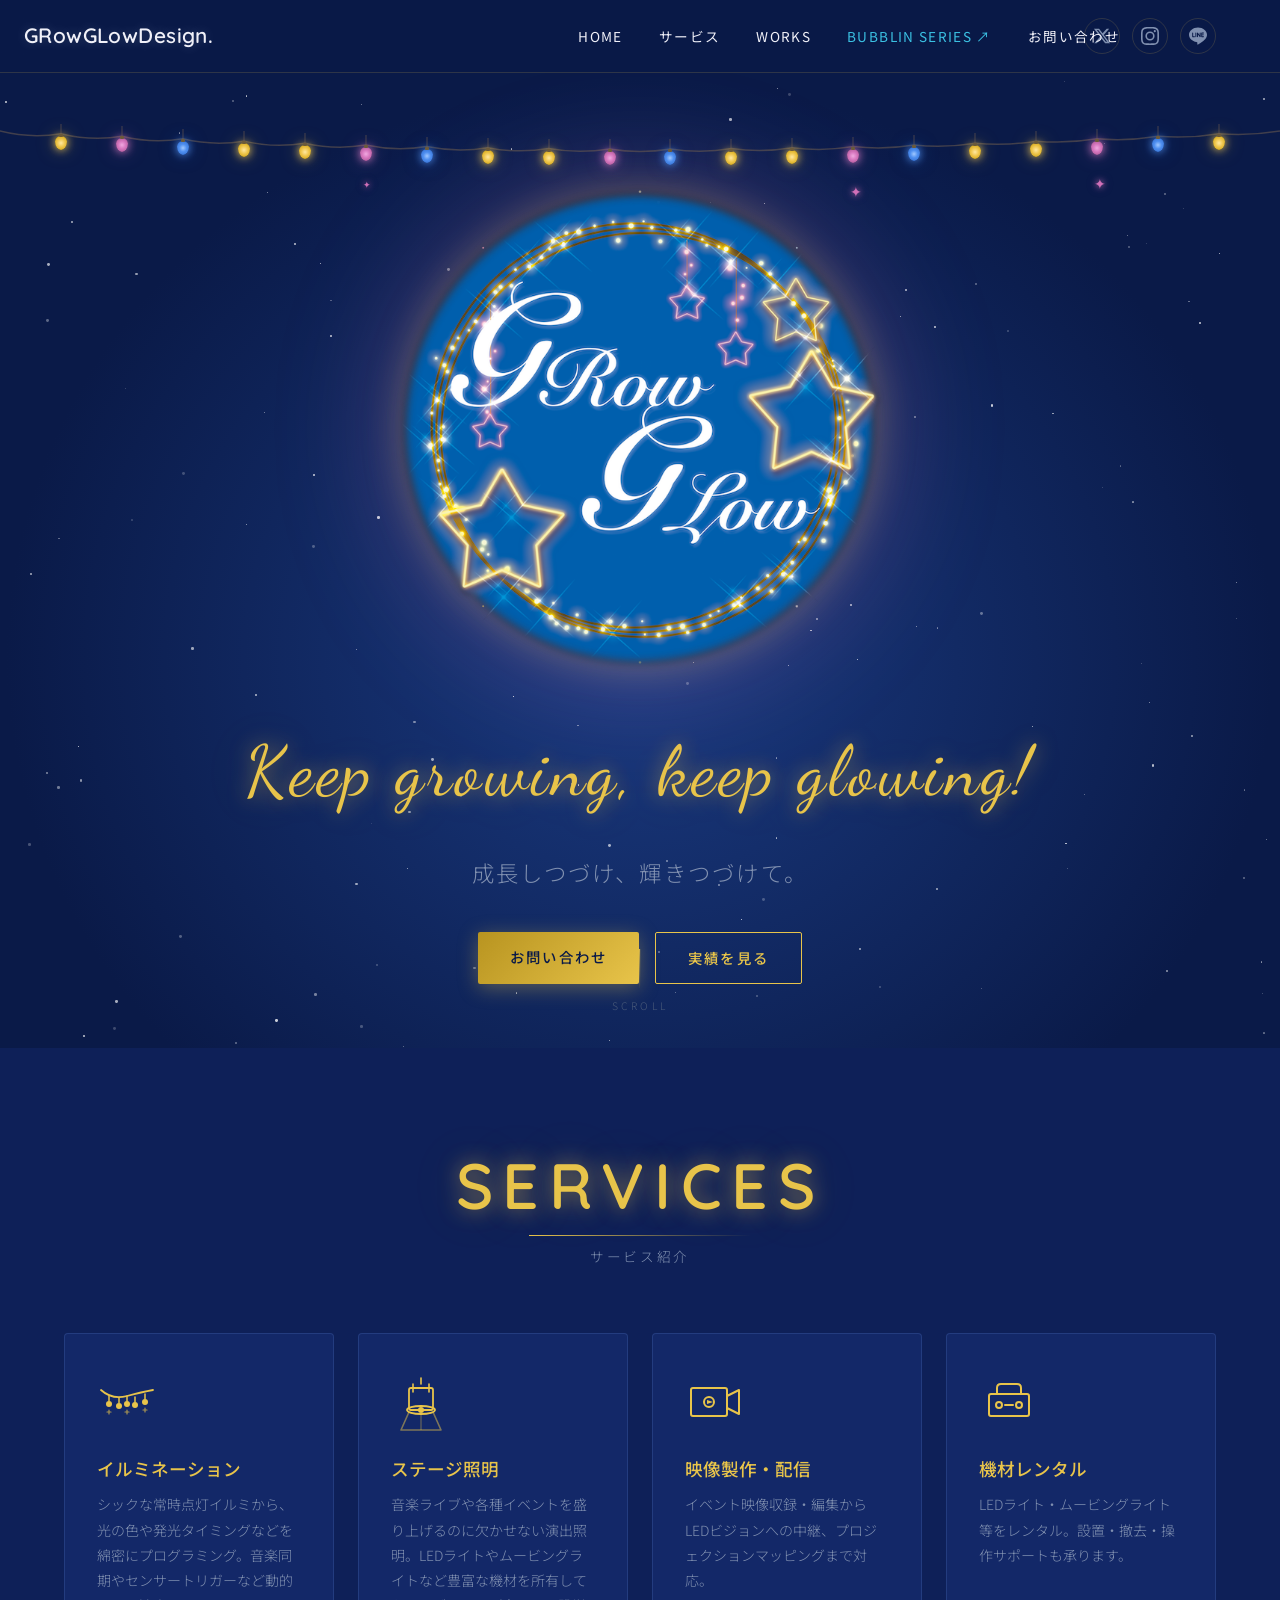
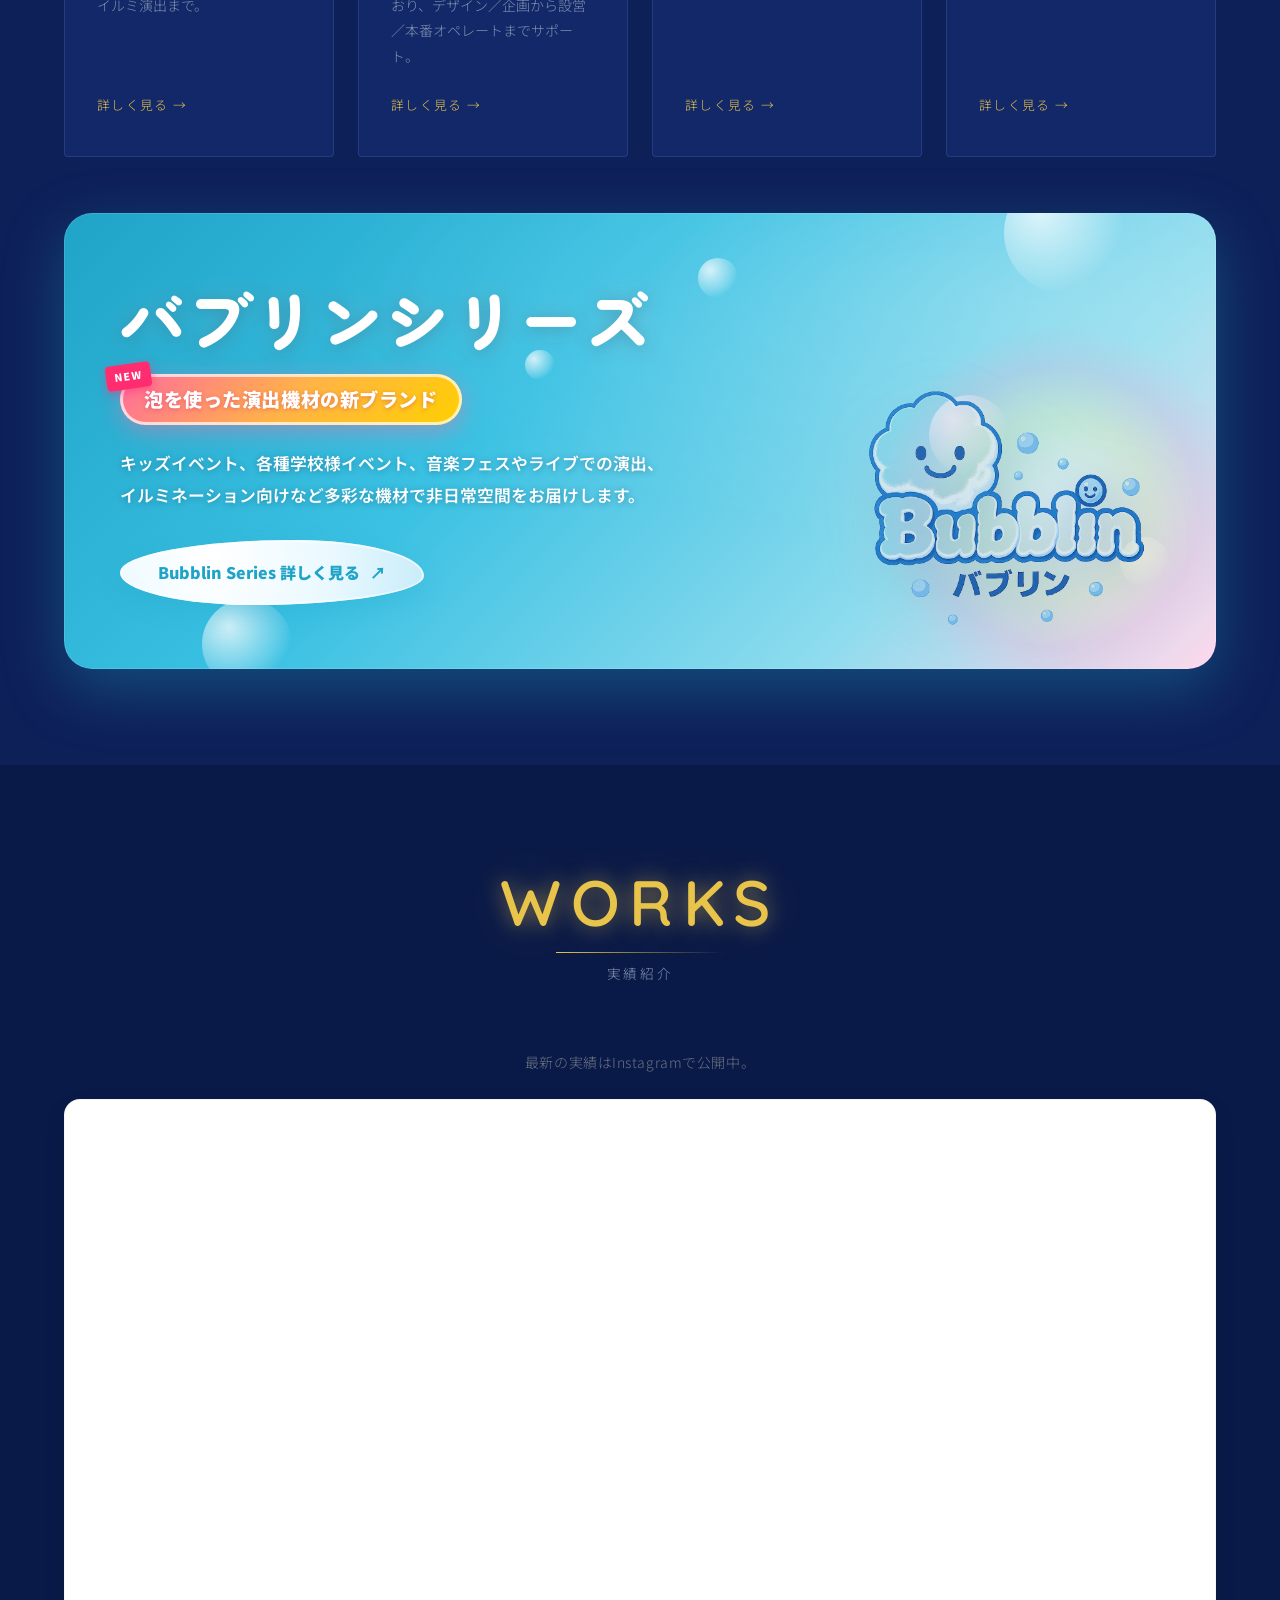
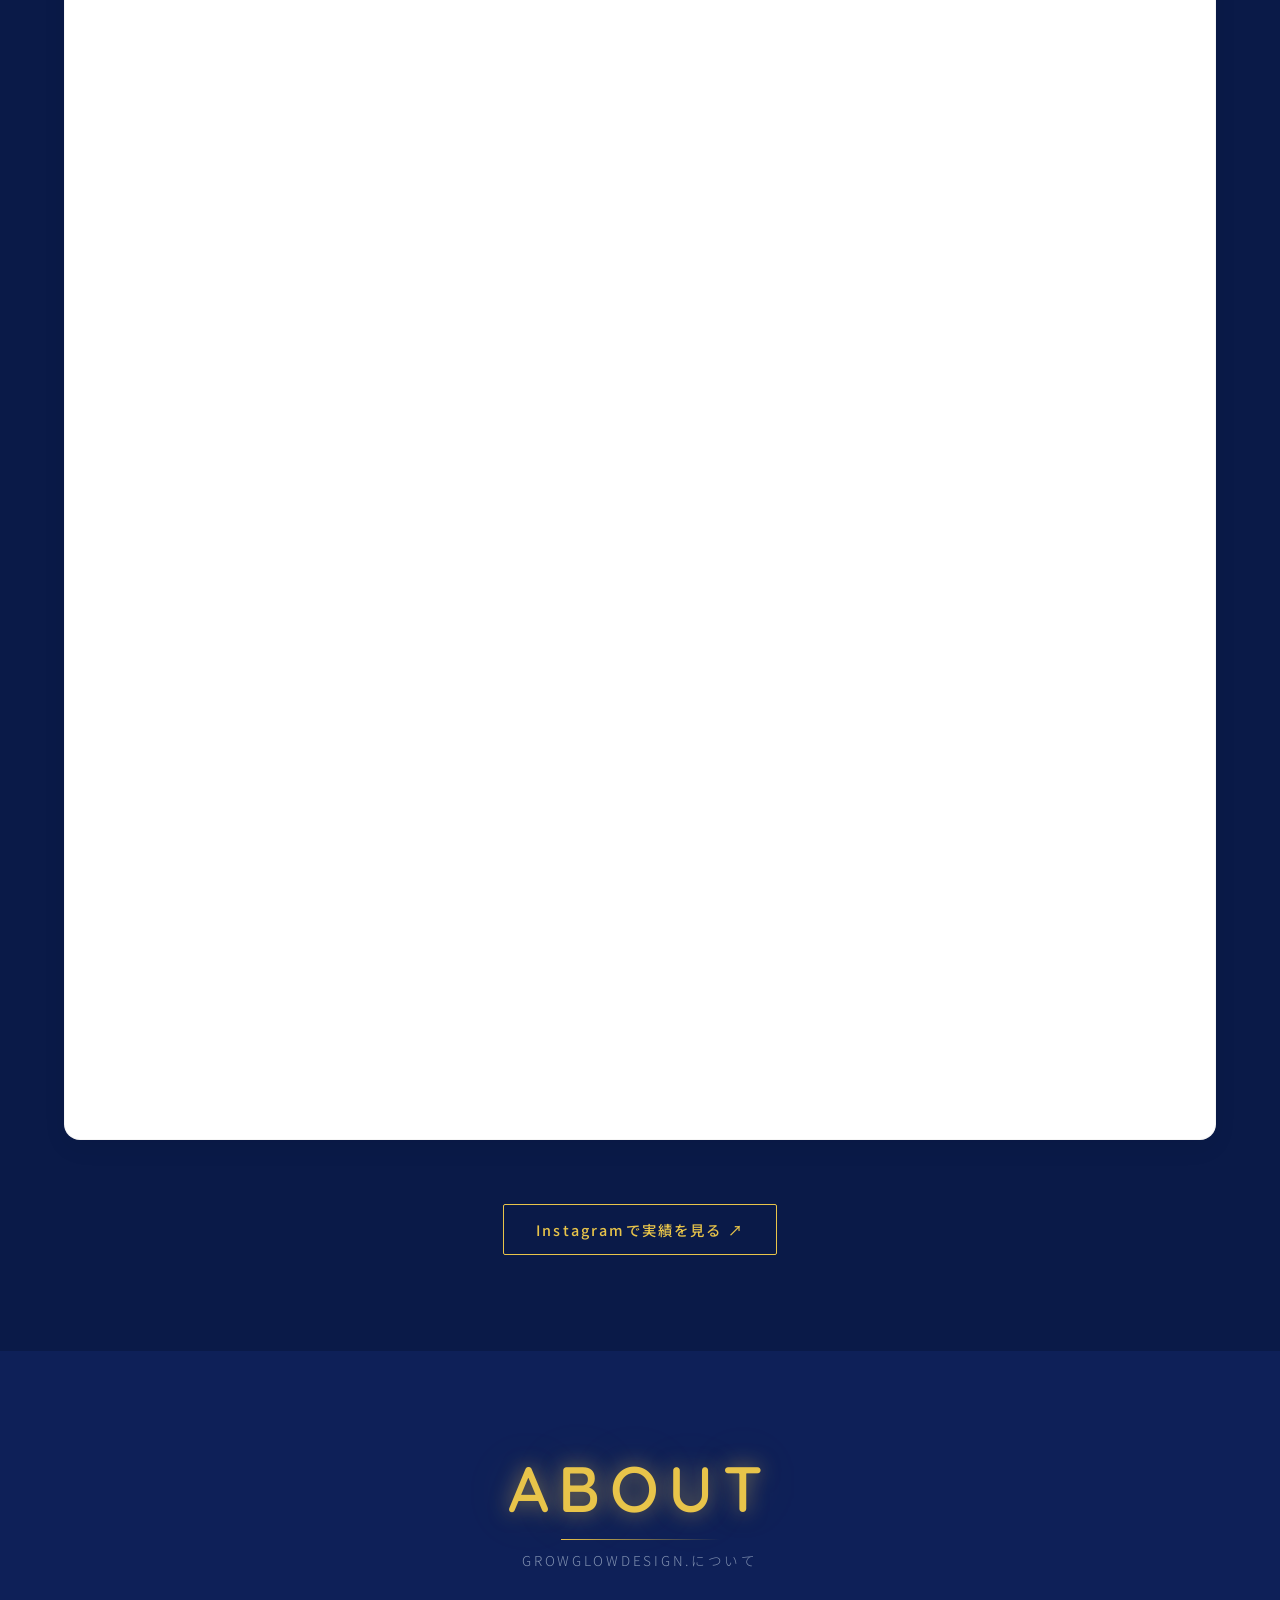
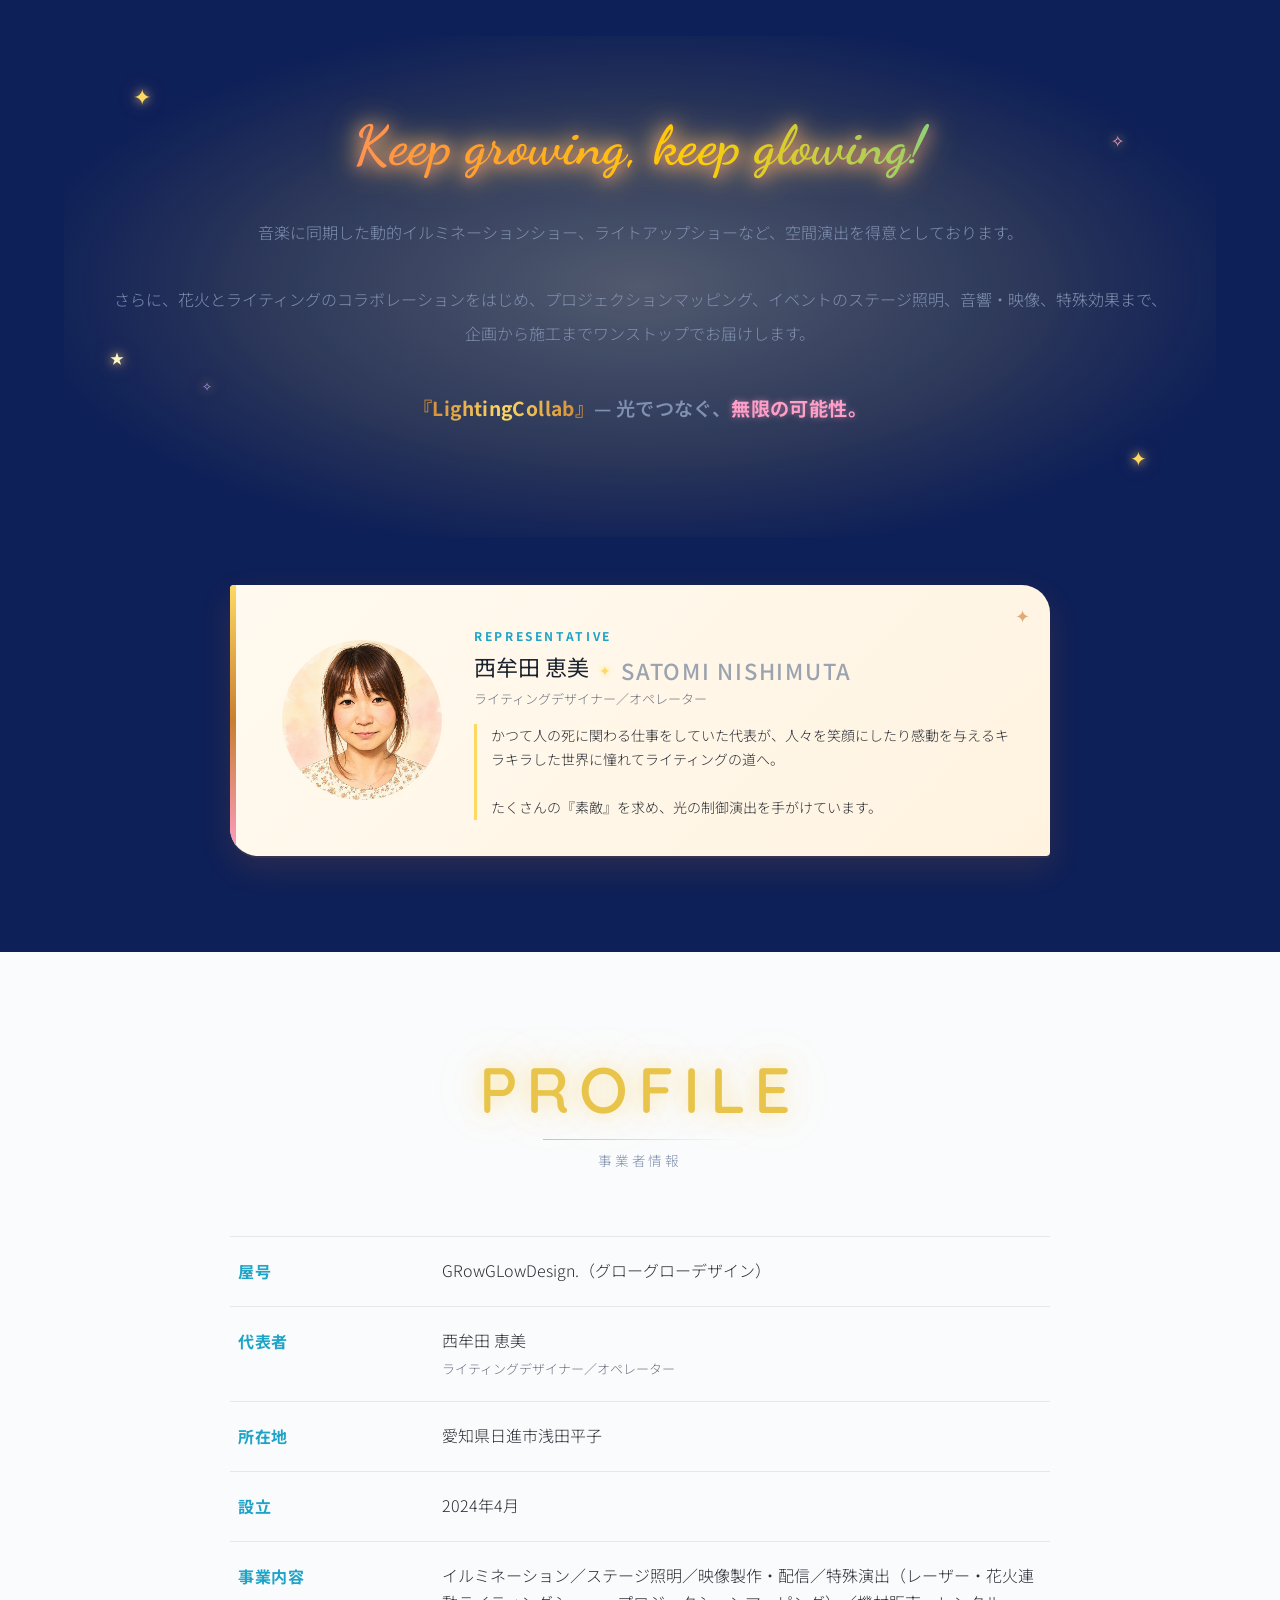
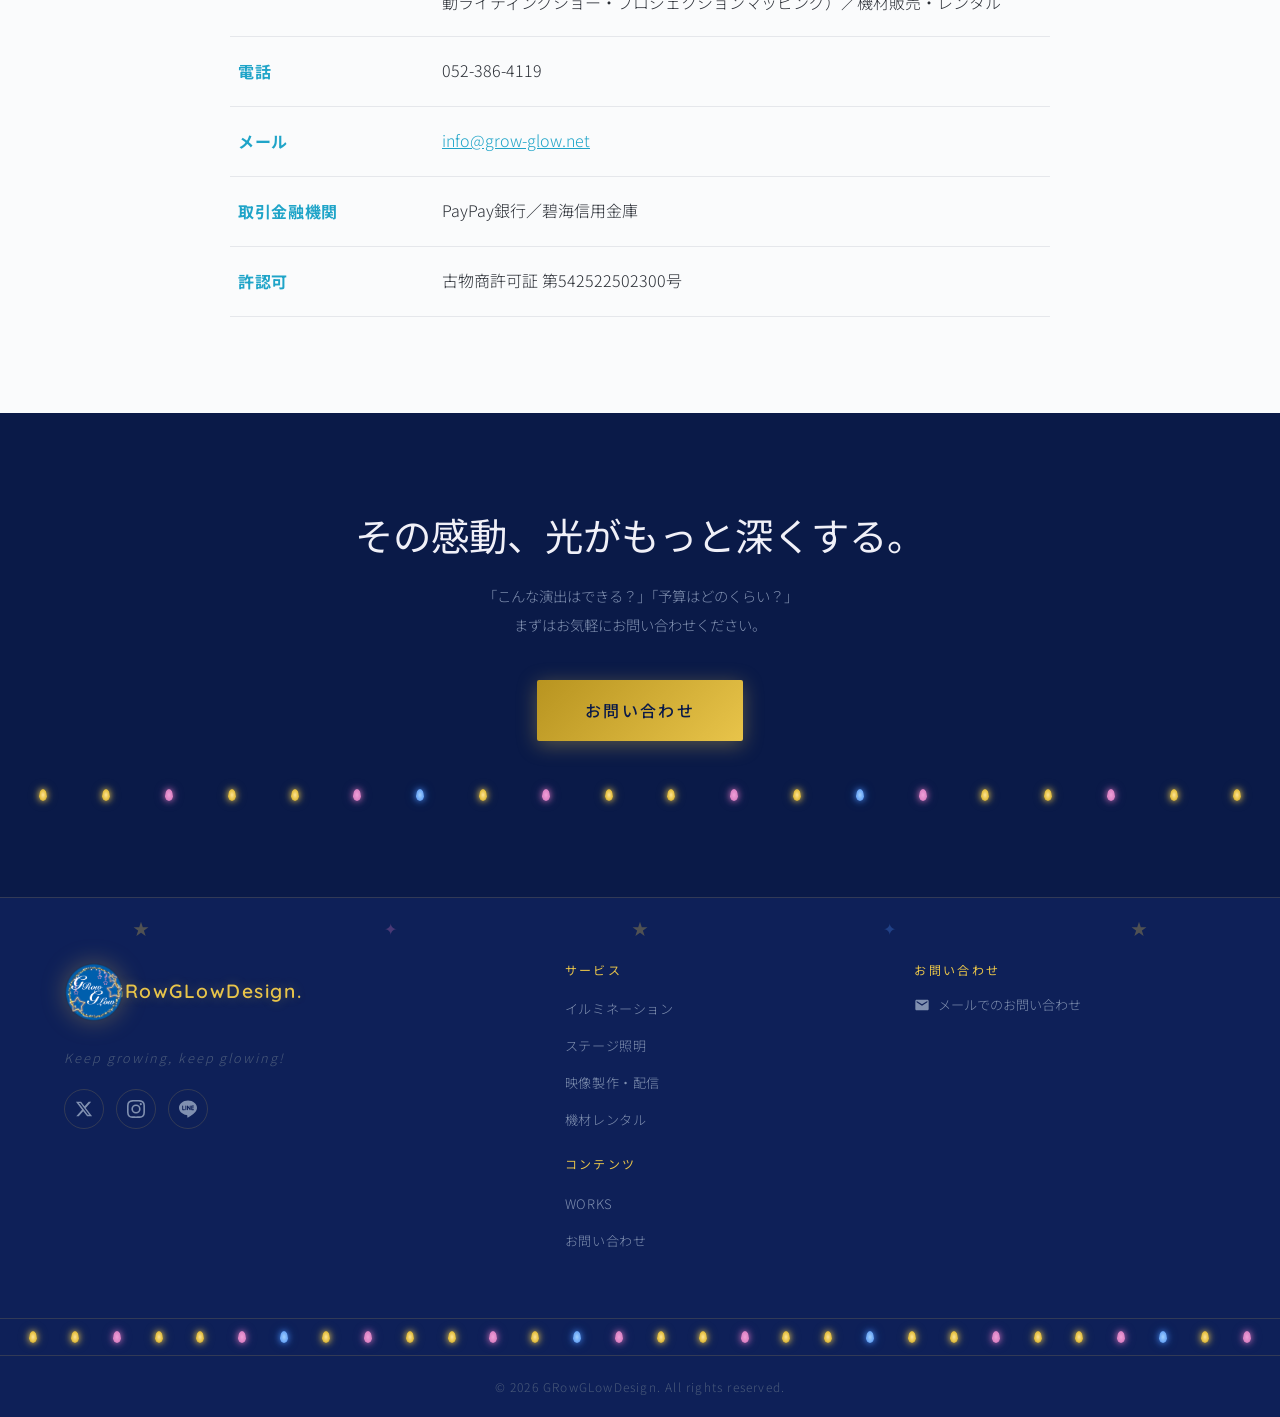
==== commit c9043b31: "Update video production card copy" ====
--- a/index.html
+++ b/index.html
@@ -149,7 +149,7 @@
                         <svg viewBox="0 0 60 60" fill="none"><rect x="6" y="14" width="36" height="28" rx="2" stroke="currentColor" stroke-width="2"/><polyline points="42,22 54,16 54,40 42,34" stroke="currentColor" stroke-width="2" stroke-linejoin="round"/><circle cx="24" cy="28" r="5" stroke="currentColor" stroke-width="2"/><polygon points="22,26 28,28 22,30" fill="currentColor"/></svg>
                     </div>
                     <h3 class="service-card-title">映像製作・配信</h3>
-                    <p class="service-card-text">撮影・編集からYouTube等のライブ配信まで。ハイブリッドイベントにも対応。</p>
+                    <p class="service-card-text">イベント映像収録・編集からLEDビジョンへの中継、プロジェクションマッピングまで対応。</p>
                     <span class="service-card-more">詳しく見る <span class="arrow">→</span></span>
                 </a>
 
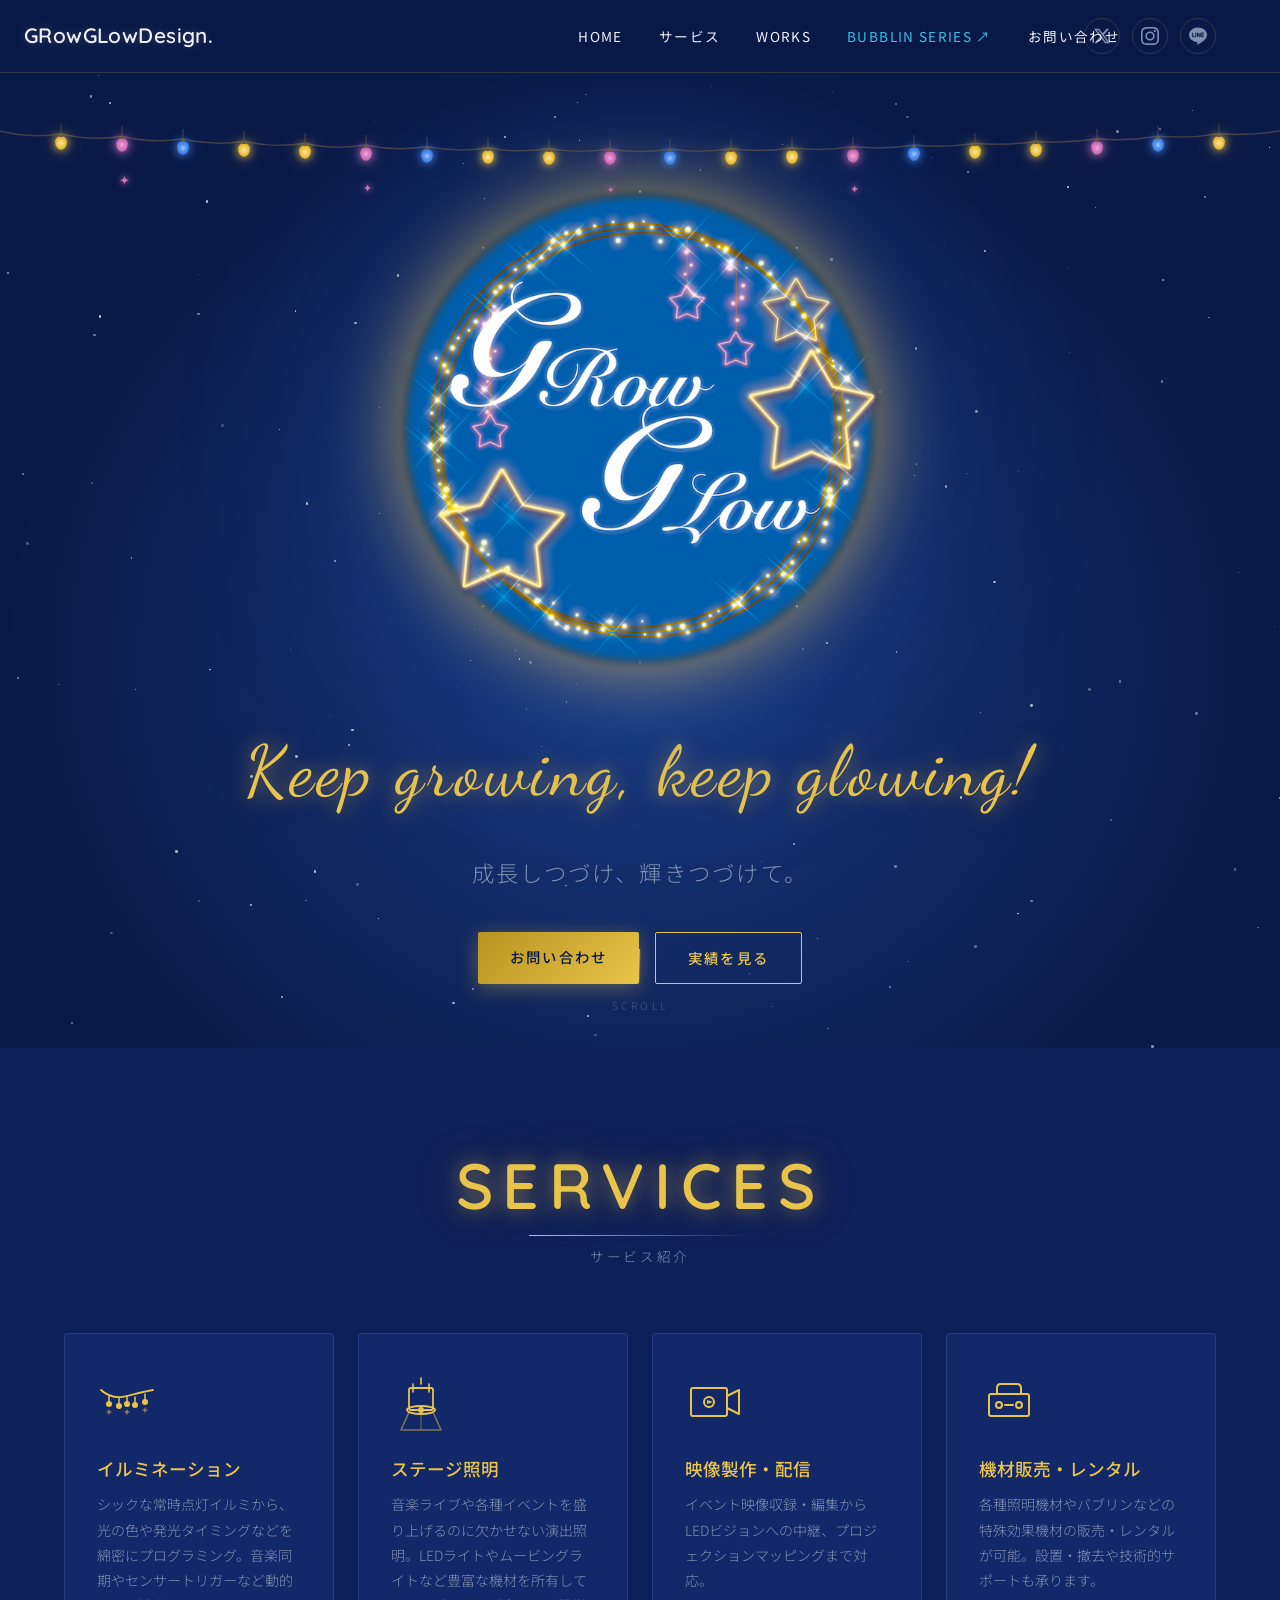
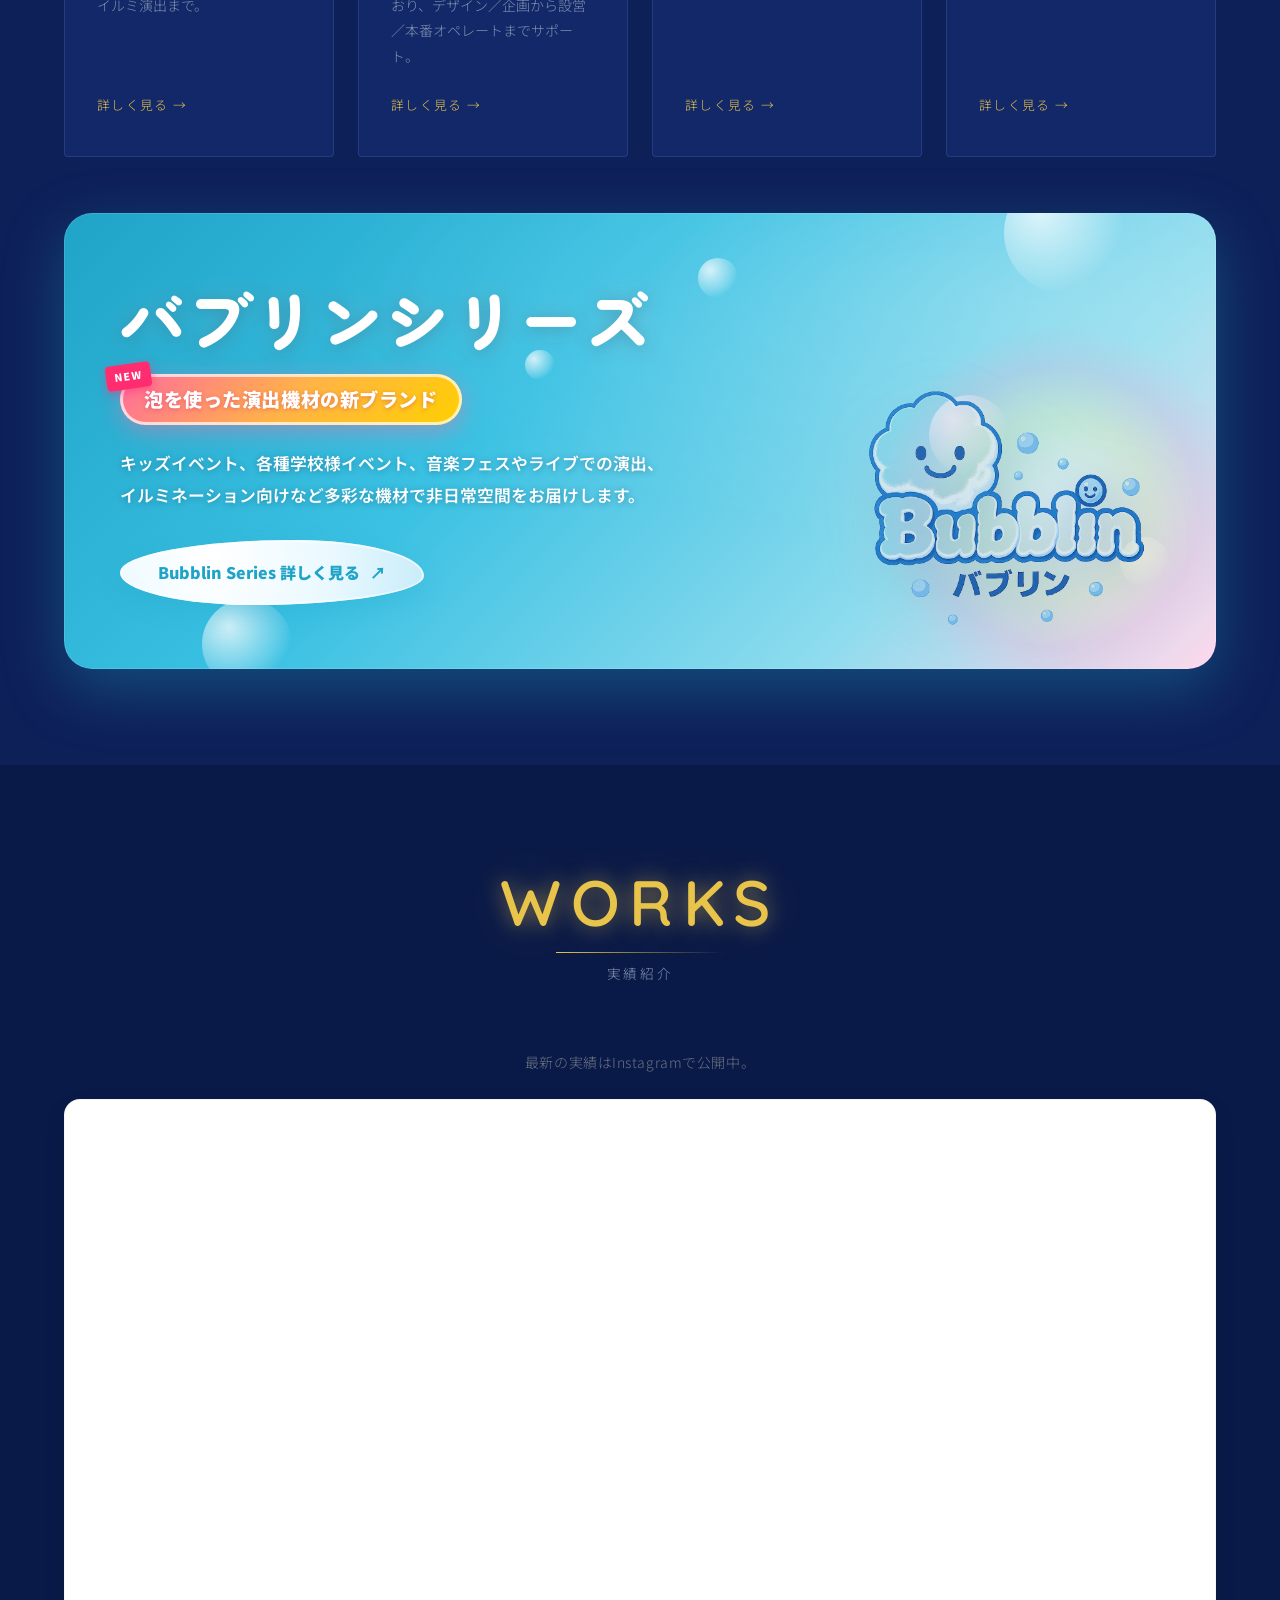
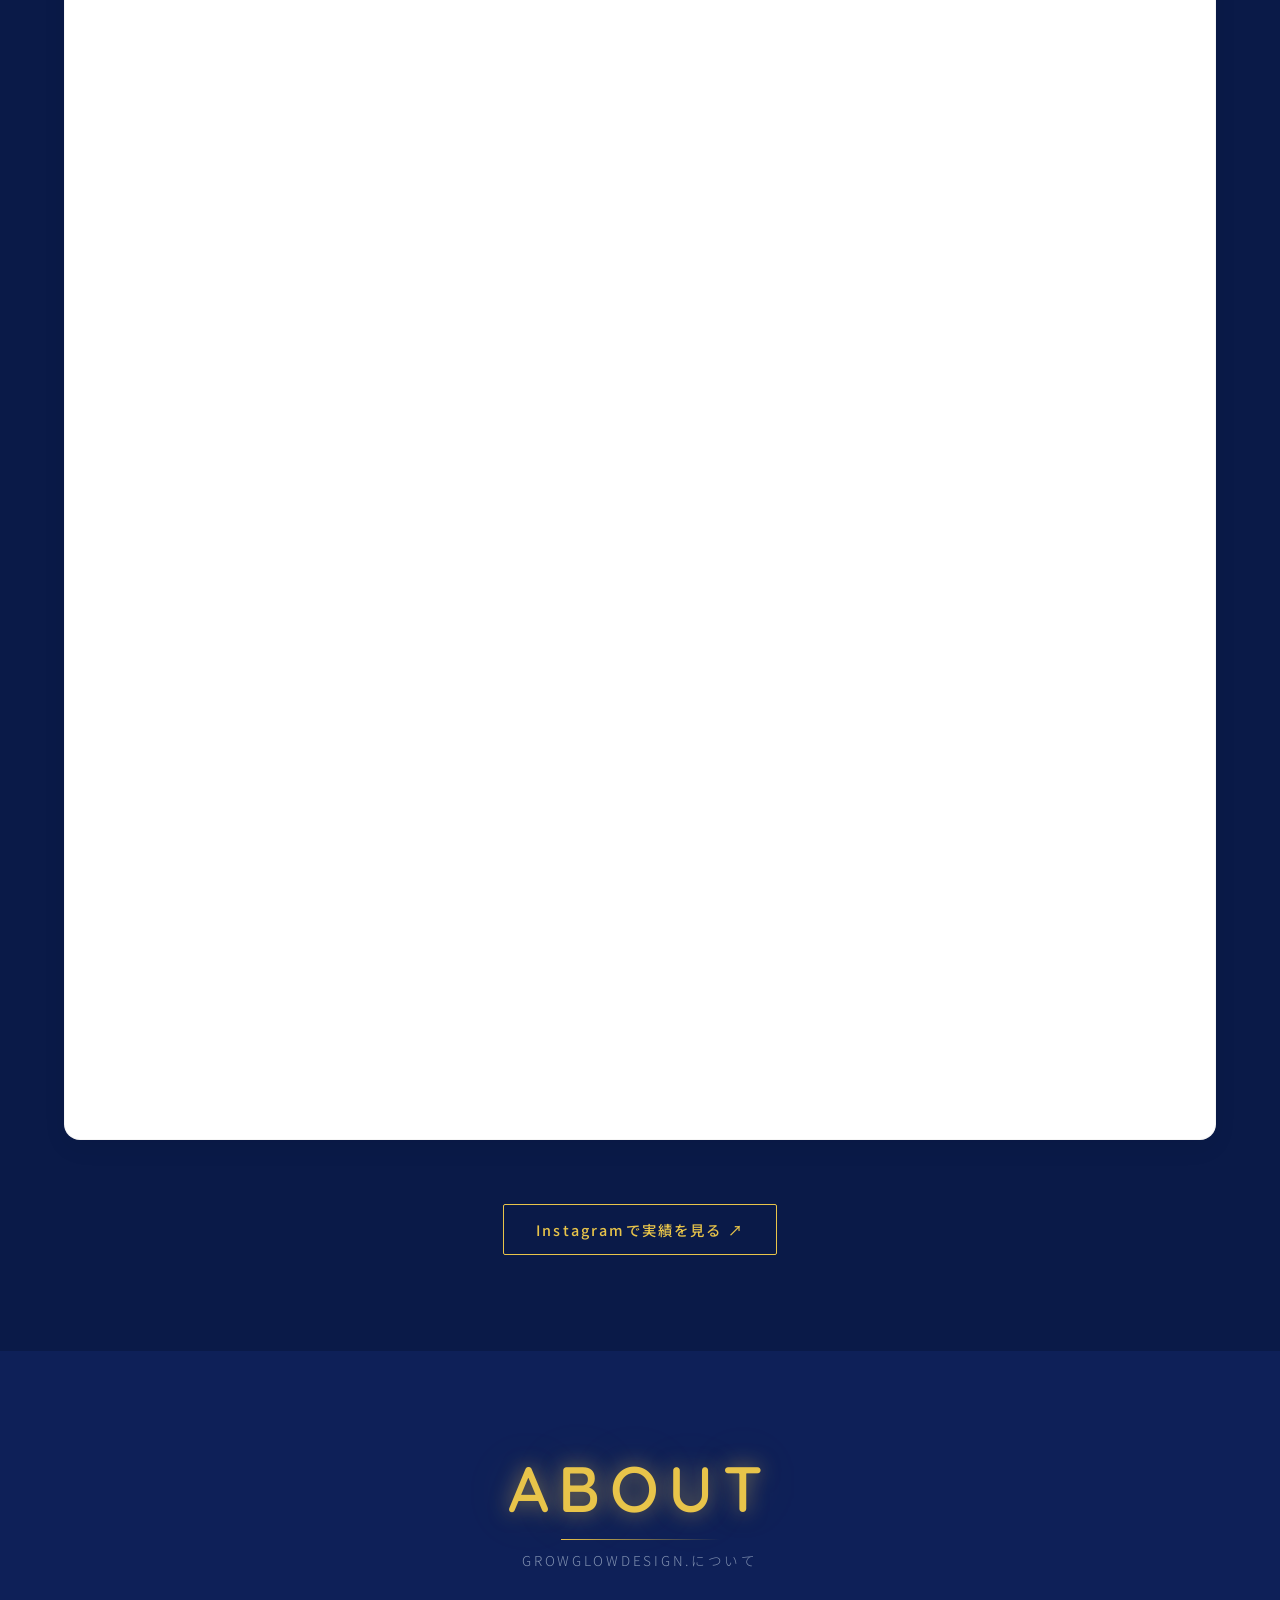
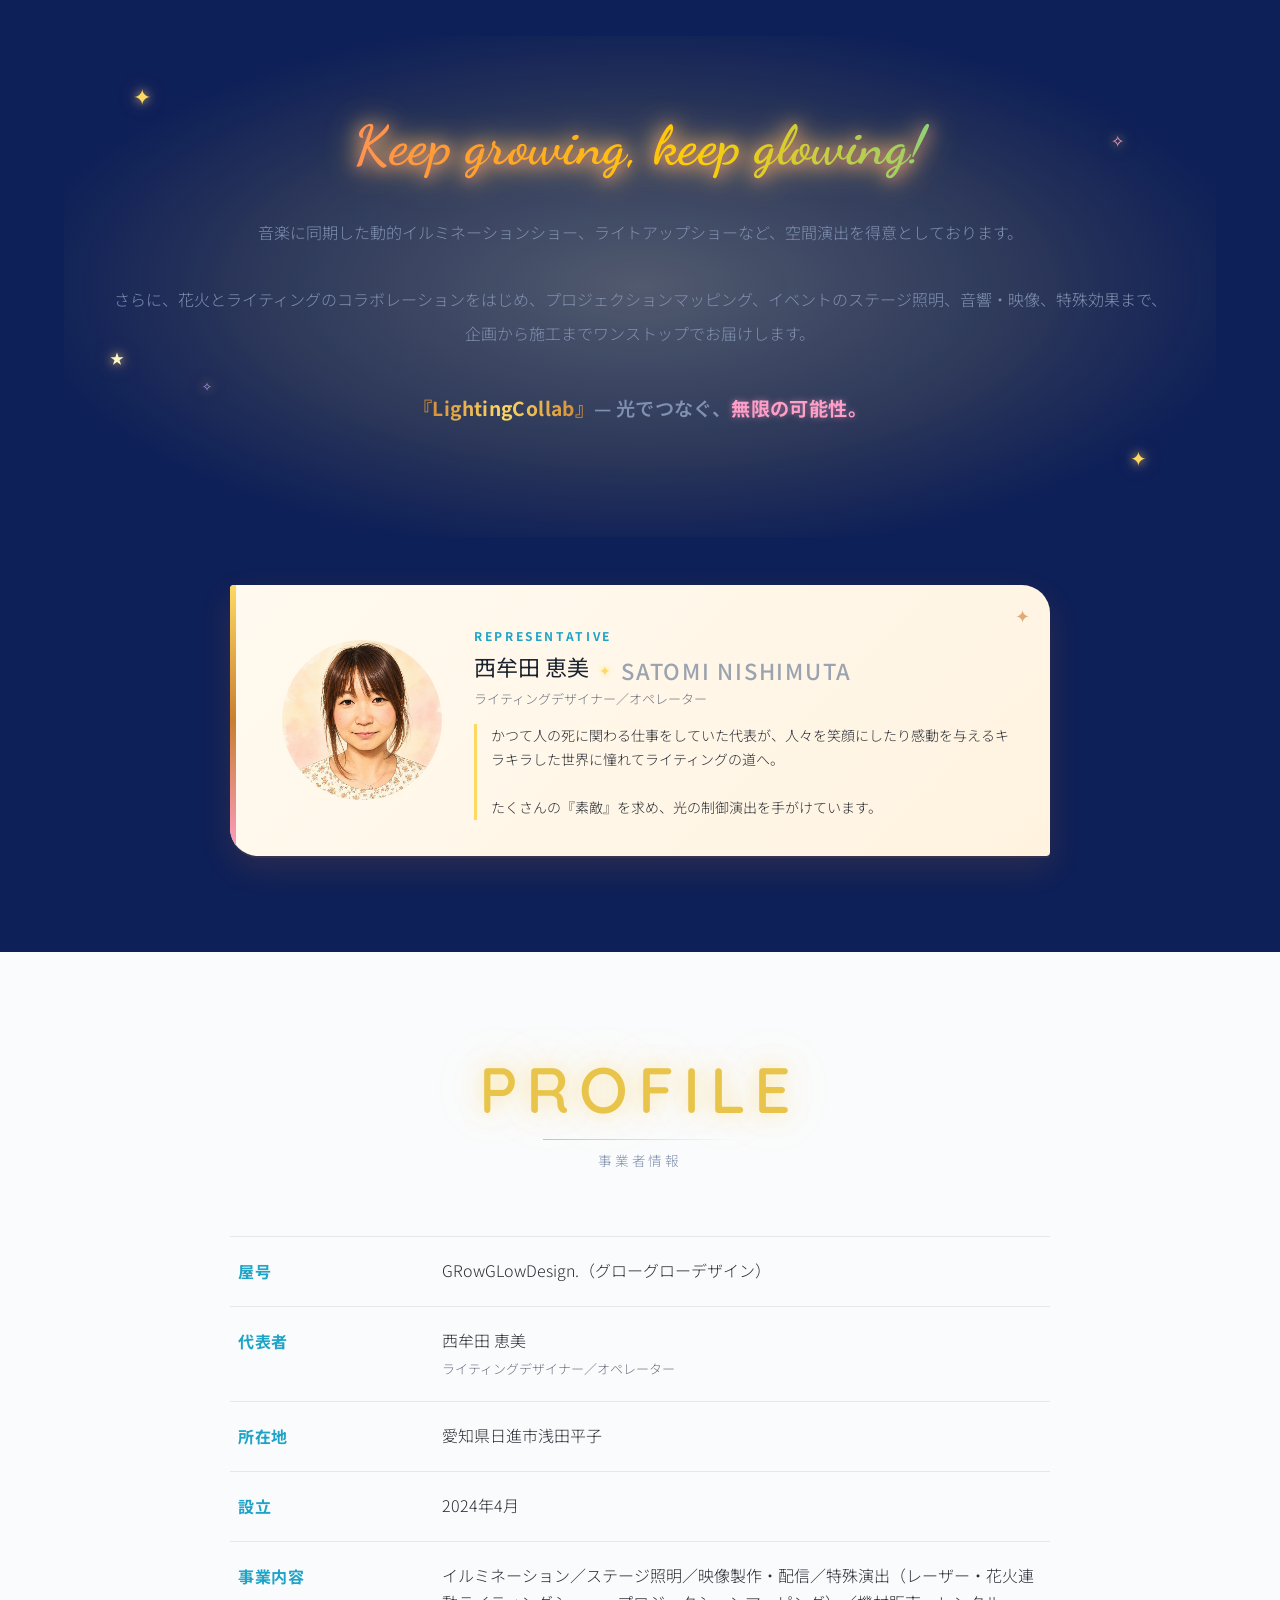
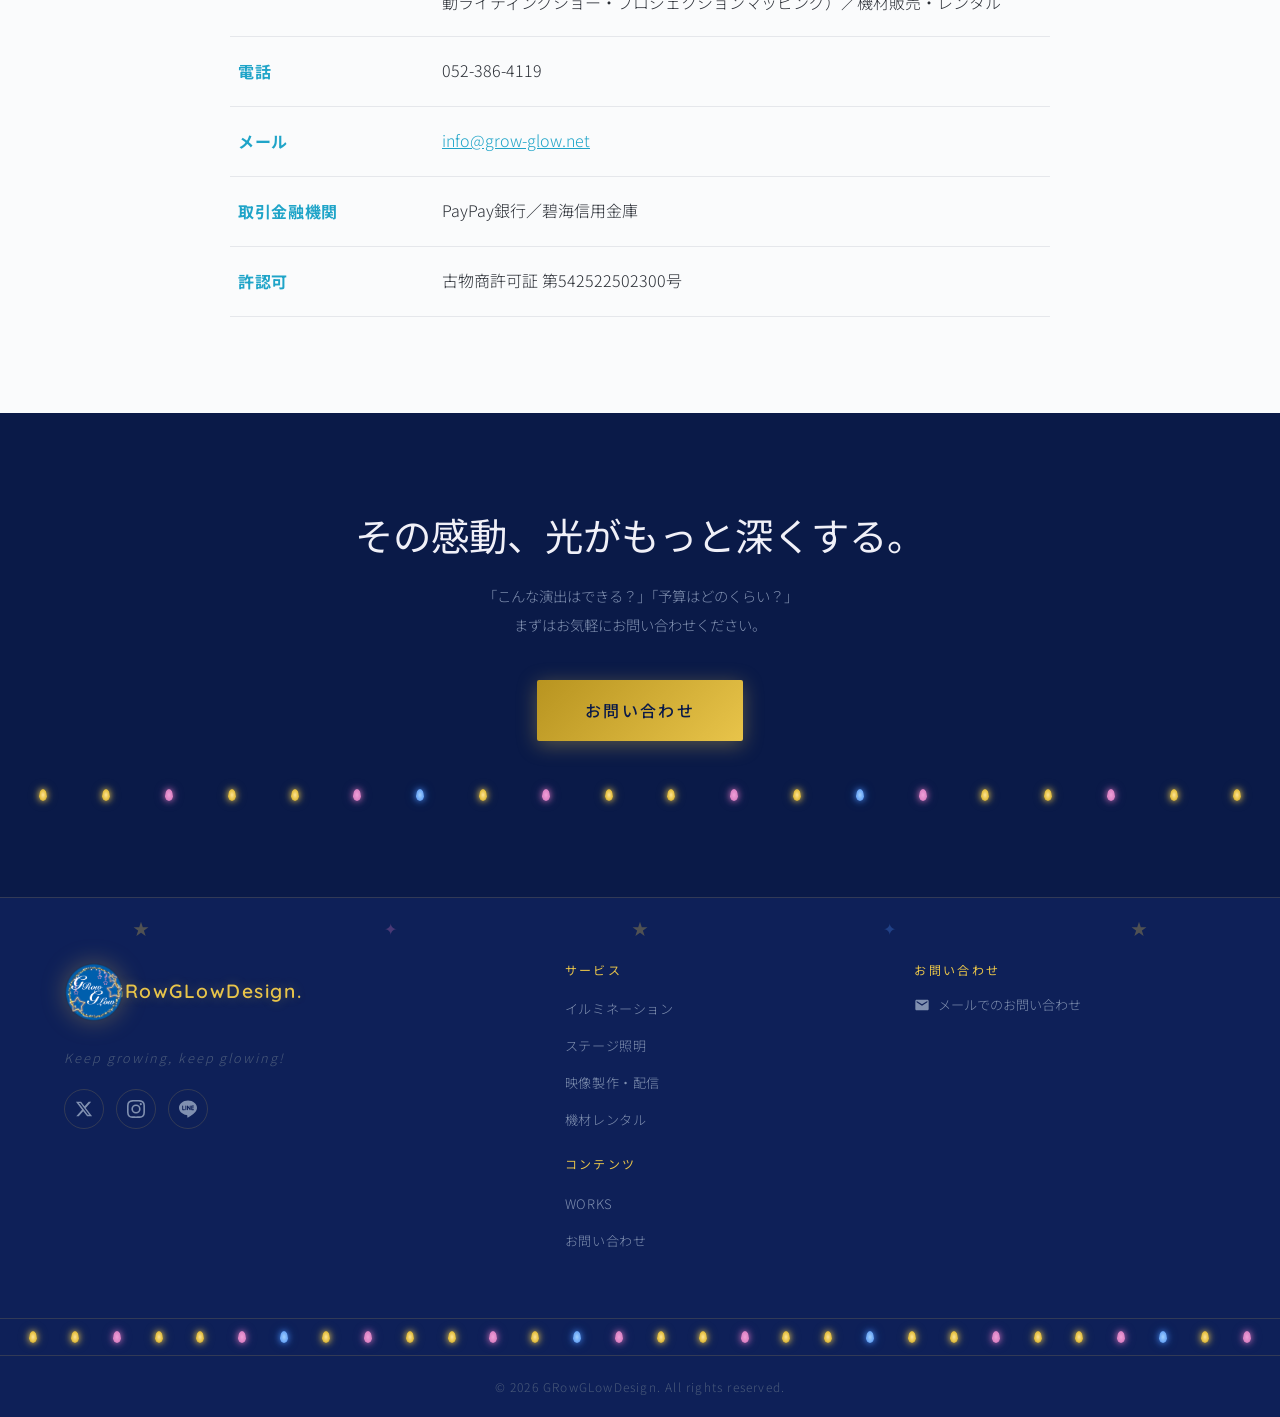
==== commit 2193ebbf: "Rename equipment card to 機材販売・レンタル with expanded copy" ====
--- a/index.html
+++ b/index.html
@@ -157,8 +157,8 @@
                     <div class="service-card-icon">
                         <svg viewBox="0 0 60 60" fill="none"><rect x="10" y="20" width="40" height="22" rx="2" stroke="currentColor" stroke-width="2"/><path d="M18 20 L18 14 Q18 10 22 10 L38 10 Q42 10 42 14 L42 20" stroke="currentColor" stroke-width="2"/><circle cx="20" cy="31" r="3" stroke="currentColor" stroke-width="2"/><circle cx="40" cy="31" r="3" stroke="currentColor" stroke-width="2"/><line x1="26" y1="31" x2="34" y2="31" stroke="currentColor" stroke-width="2" stroke-linecap="round"/></svg>
                     </div>
-                    <h3 class="service-card-title">機材レンタル</h3>
-                    <p class="service-card-text">LEDライト・ムービングライト等をレンタル。設置・撤去・操作サポートも承ります。</p>
+                    <h3 class="service-card-title">機材販売・レンタル</h3>
+                    <p class="service-card-text">各種照明機材やバブリンなどの特殊効果機材の販売・レンタルが可能。設置・撤去や技術的サポートも承ります。</p>
                     <span class="service-card-more">詳しく見る <span class="arrow">→</span></span>
                 </a>
 
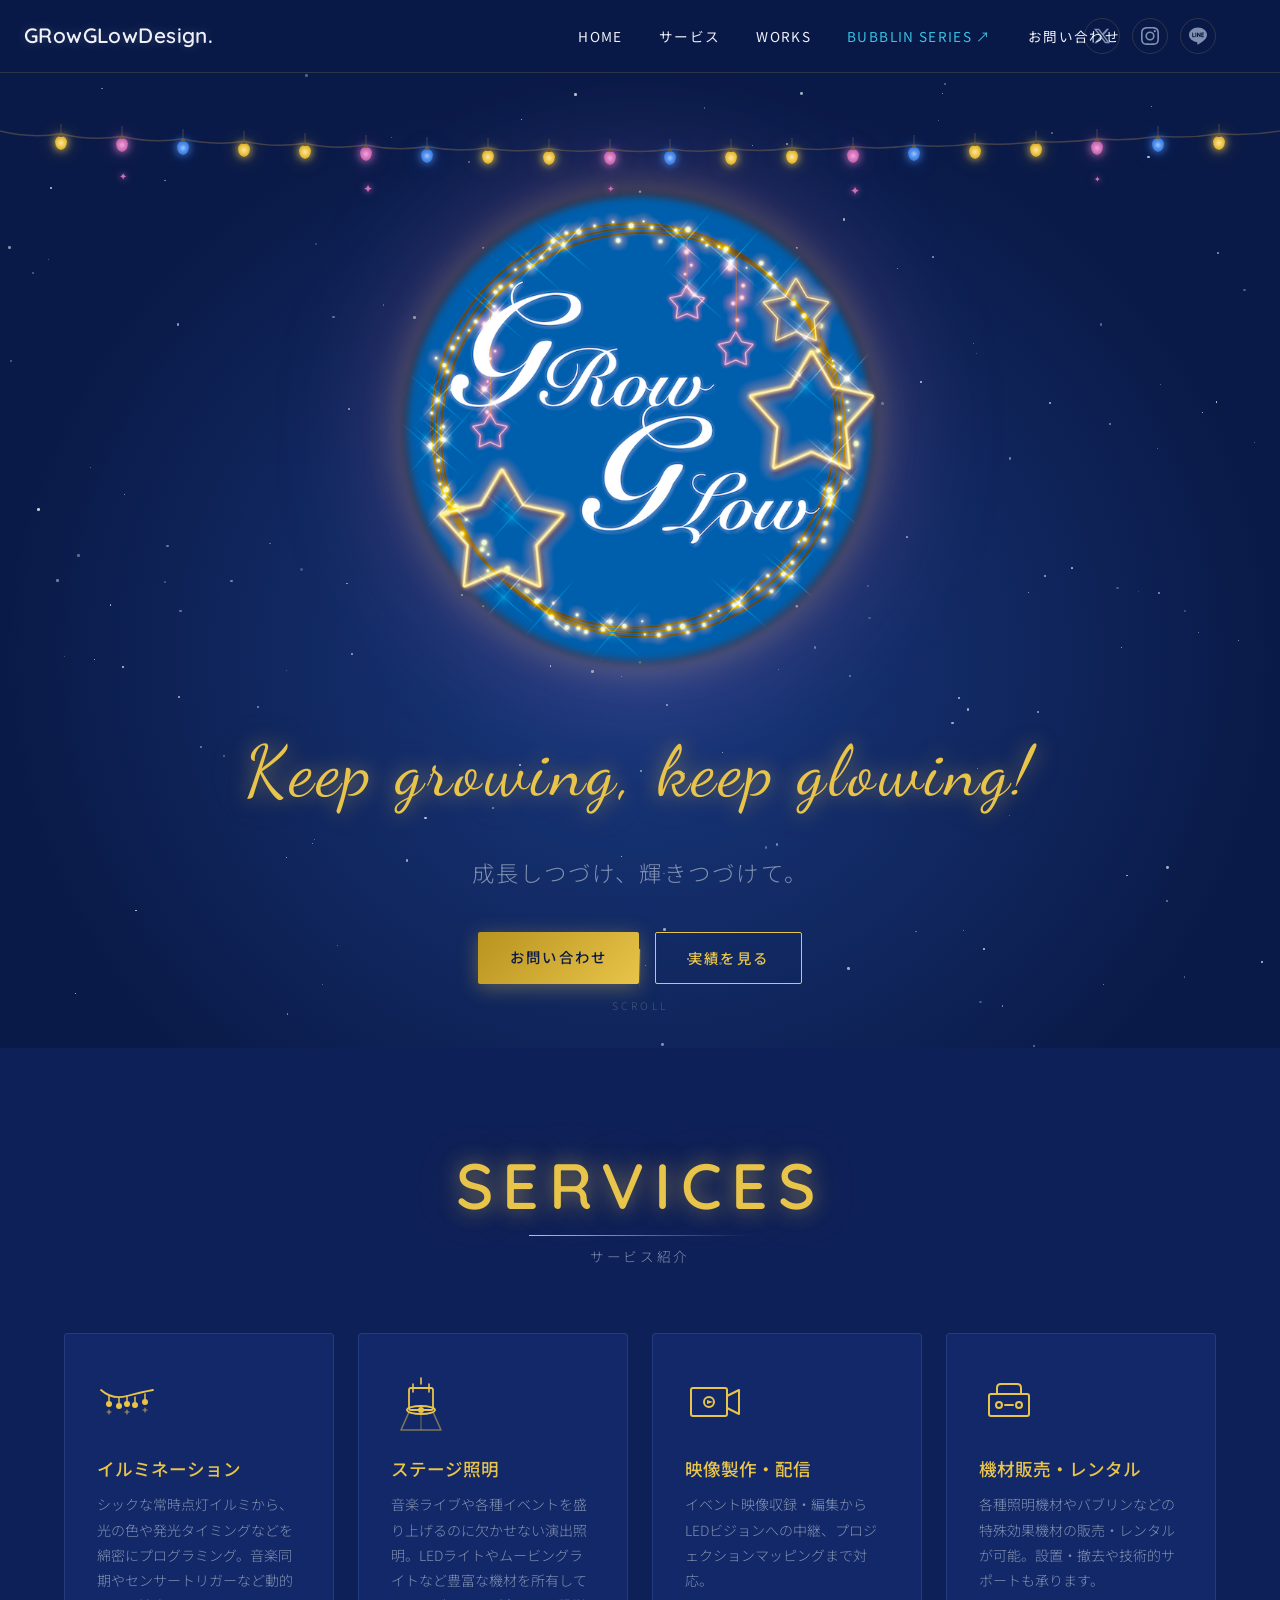
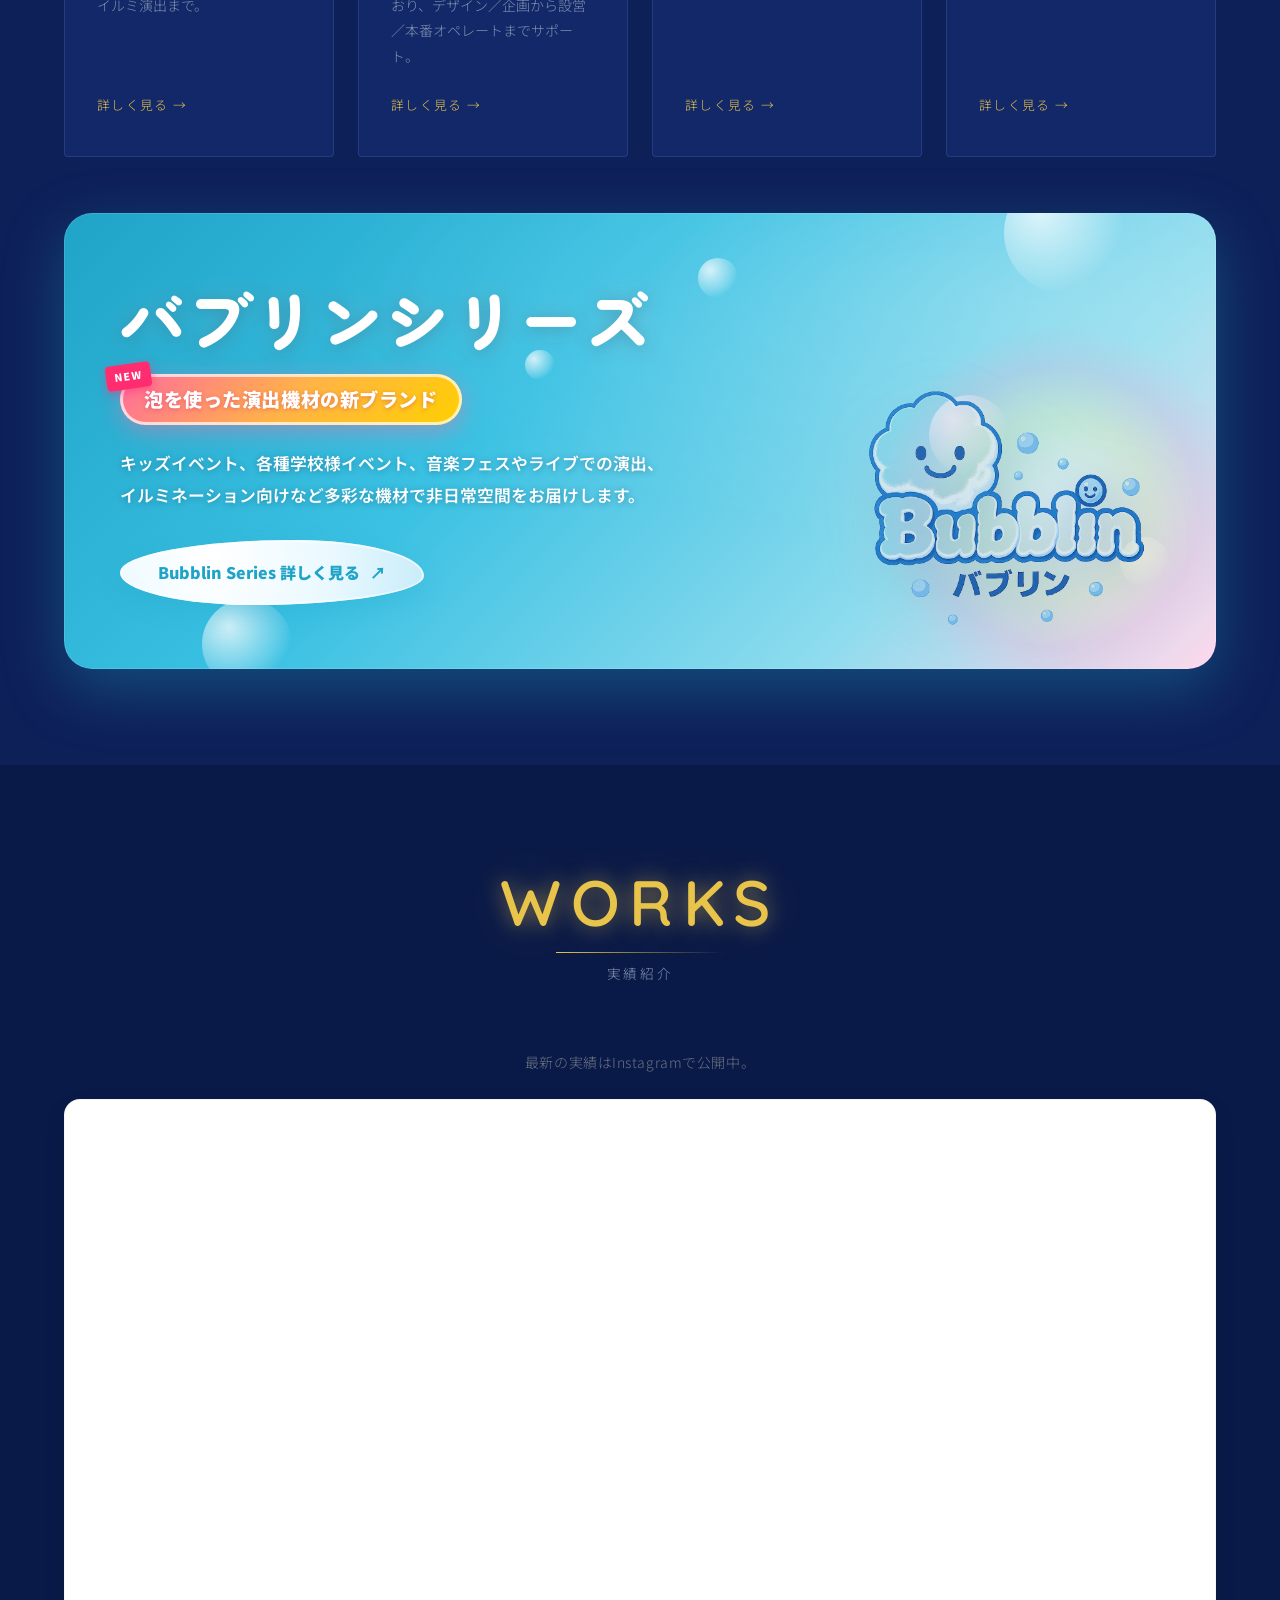
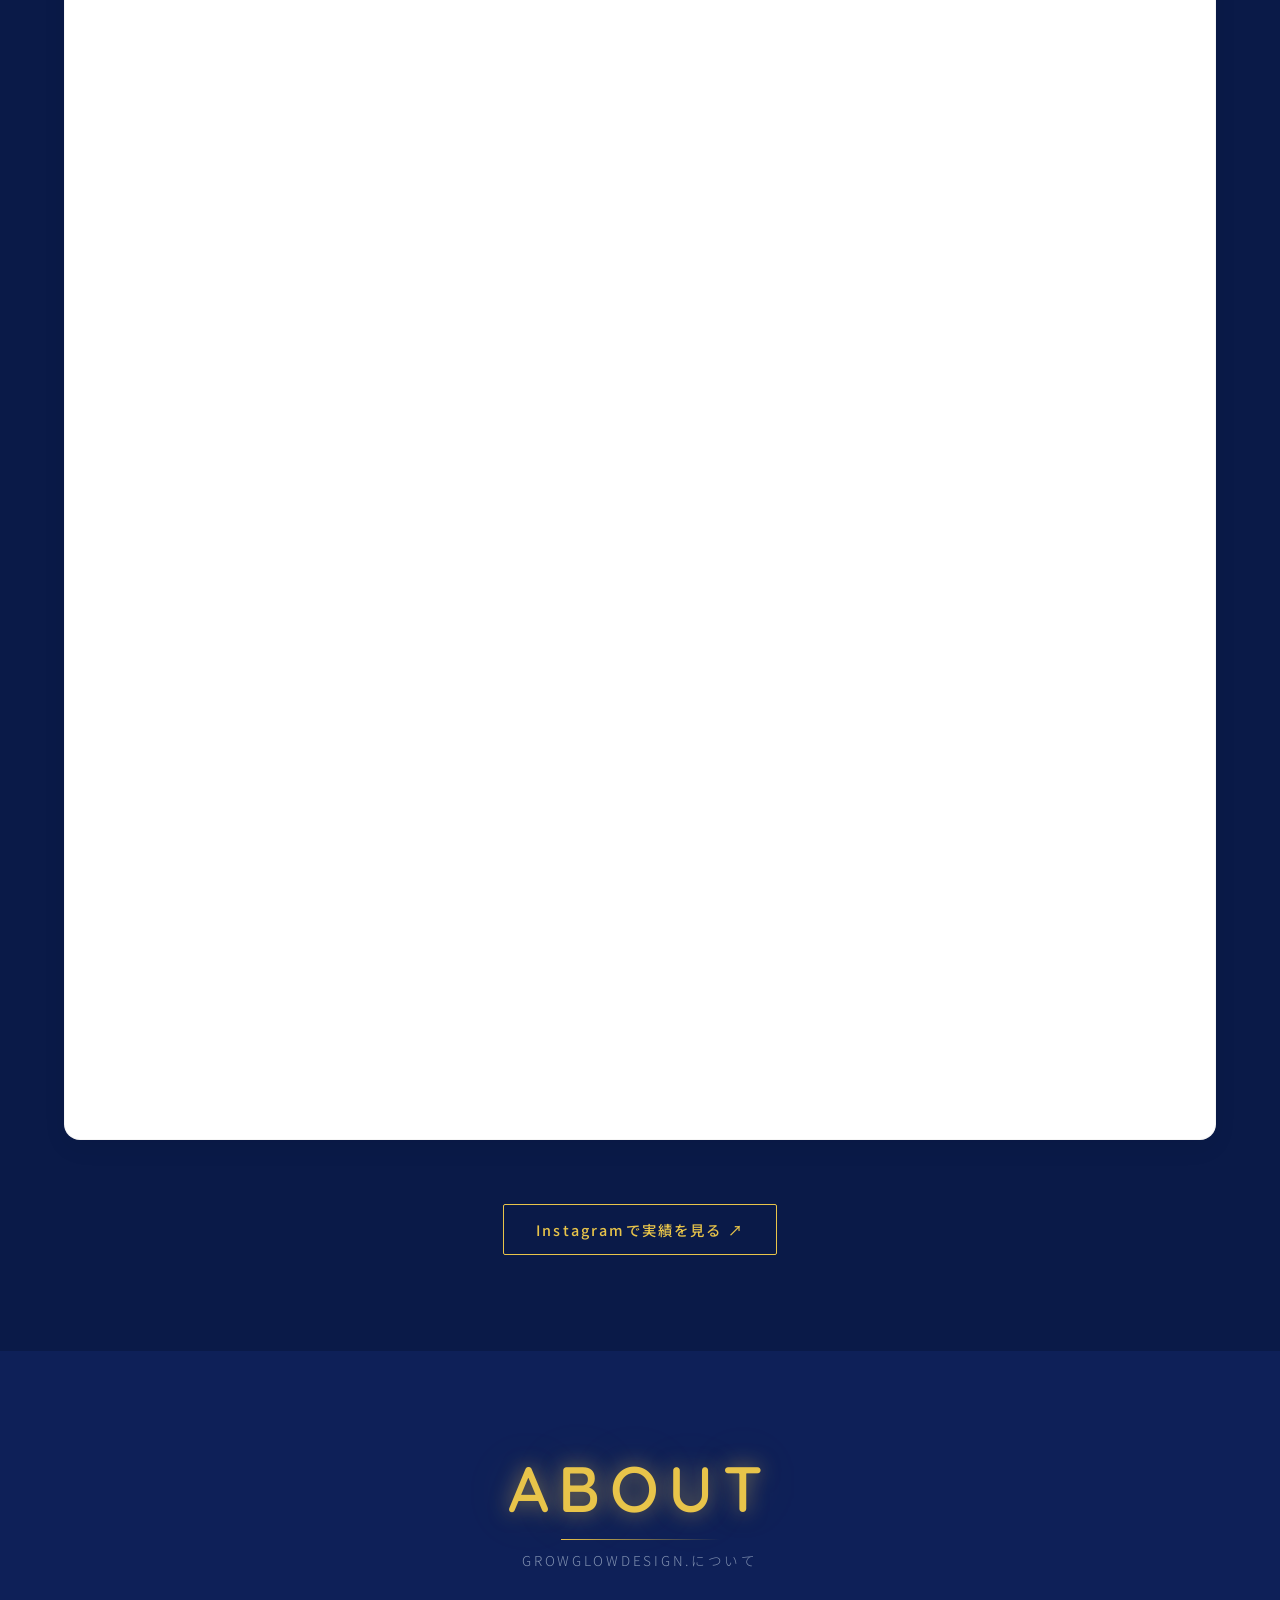
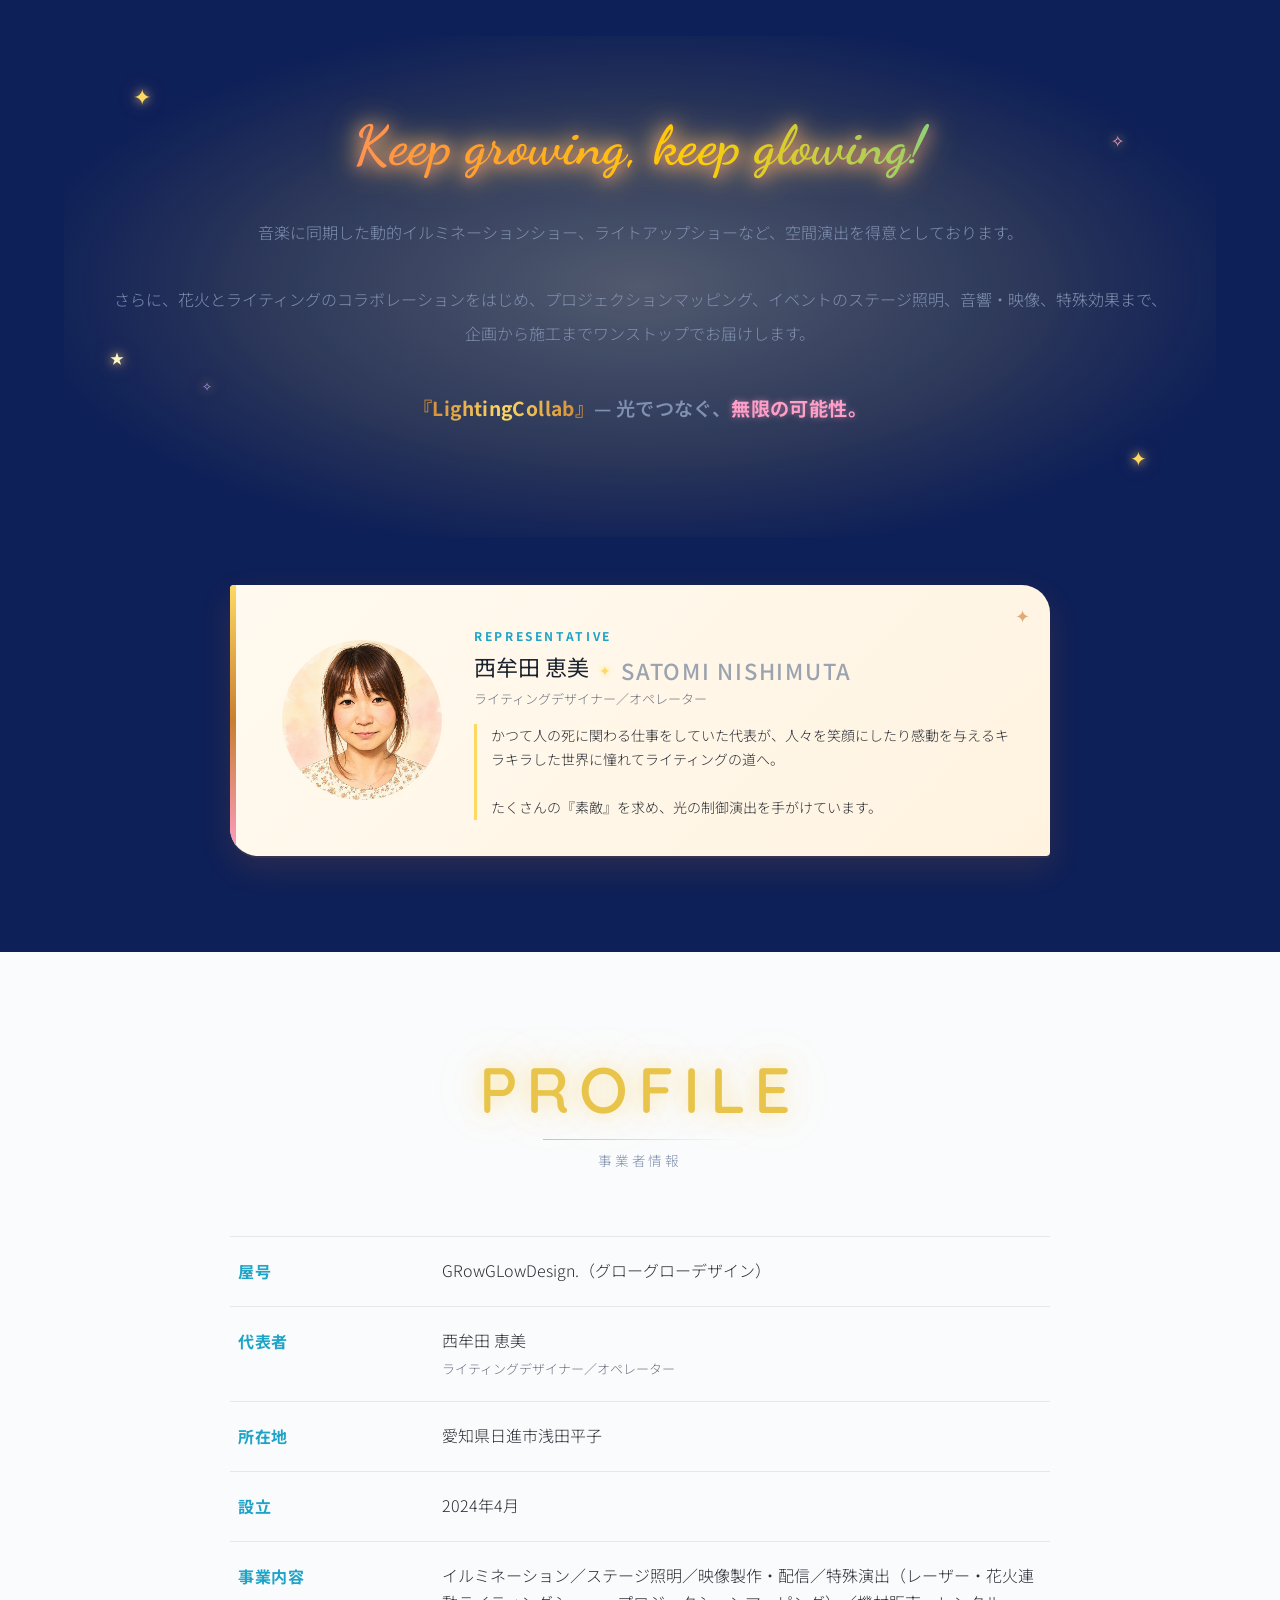
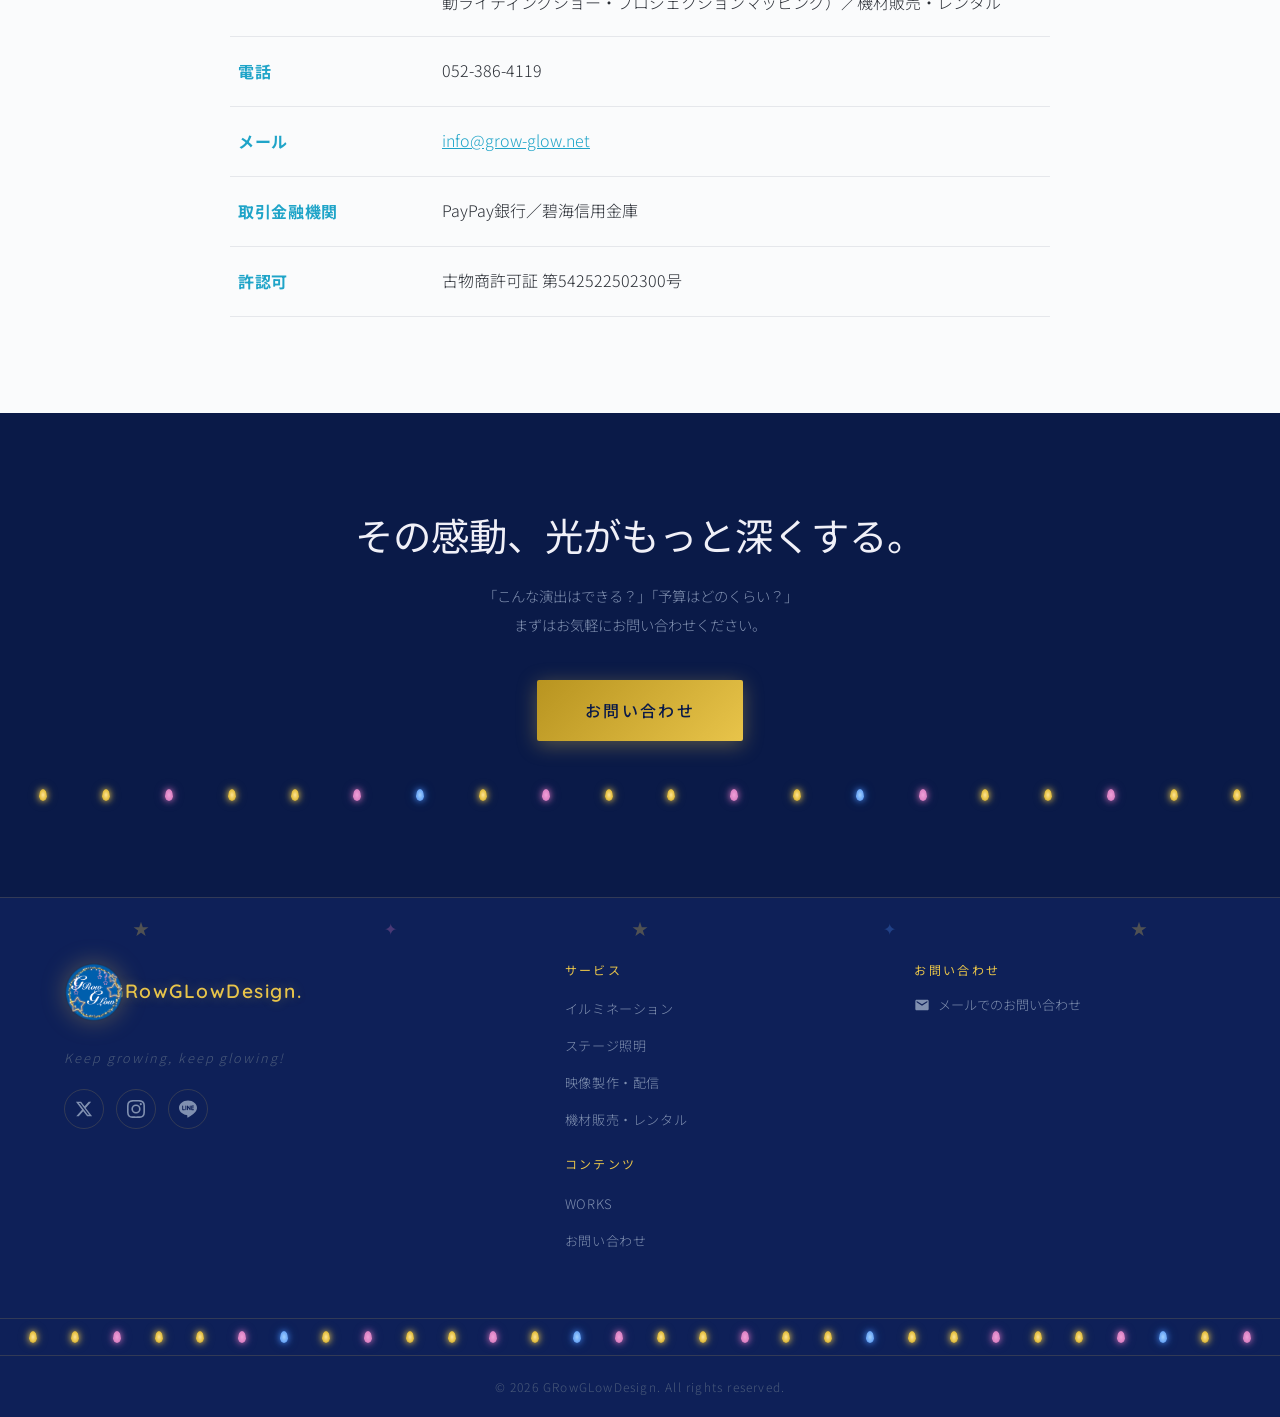
==== commit 1d303416: "Add 4 service subpages and wire service card links" ====
--- a/index.html
+++ b/index.html
@@ -90,7 +90,7 @@
             </div>
             <div class="services-grid">
 
-                <a href="#" class="service-card">
+                <a href="services/illumination.html" class="service-card">
                     <div class="service-card-icon">
                         <svg viewBox="0 0 60 60" fill="none">
                             <path d="M4 16 Q15 26 30 22 Q45 18 56 16" stroke="currentColor" stroke-width="1.8" fill="none" stroke-linecap="round"/>
@@ -123,7 +123,7 @@
                     <span class="service-card-more">詳しく見る <span class="arrow">→</span></span>
                 </a>
 
-                <a href="#" class="service-card">
+                <a href="services/stage-lighting.html" class="service-card">
                     <div class="service-card-icon">
                         <svg viewBox="0 0 60 60" fill="none">
                             <!-- 吊り金具 -->
@@ -144,7 +144,7 @@
                     <span class="service-card-more">詳しく見る <span class="arrow">→</span></span>
                 </a>
 
-                <a href="#" class="service-card">
+                <a href="services/video.html" class="service-card">
                     <div class="service-card-icon">
                         <svg viewBox="0 0 60 60" fill="none"><rect x="6" y="14" width="36" height="28" rx="2" stroke="currentColor" stroke-width="2"/><polyline points="42,22 54,16 54,40 42,34" stroke="currentColor" stroke-width="2" stroke-linejoin="round"/><circle cx="24" cy="28" r="5" stroke="currentColor" stroke-width="2"/><polygon points="22,26 28,28 22,30" fill="currentColor"/></svg>
                     </div>
@@ -153,7 +153,7 @@
                     <span class="service-card-more">詳しく見る <span class="arrow">→</span></span>
                 </a>
 
-                <a href="#" class="service-card">
+                <a href="services/equipment.html" class="service-card">
                     <div class="service-card-icon">
                         <svg viewBox="0 0 60 60" fill="none"><rect x="10" y="20" width="40" height="22" rx="2" stroke="currentColor" stroke-width="2"/><path d="M18 20 L18 14 Q18 10 22 10 L38 10 Q42 10 42 14 L42 20" stroke="currentColor" stroke-width="2"/><circle cx="20" cy="31" r="3" stroke="currentColor" stroke-width="2"/><circle cx="40" cy="31" r="3" stroke="currentColor" stroke-width="2"/><line x1="26" y1="31" x2="34" y2="31" stroke="currentColor" stroke-width="2" stroke-linecap="round"/></svg>
                     </div>
@@ -339,10 +339,10 @@
             <div class="footer-nav-group">
                 <h4 class="footer-nav-title">サービス</h4>
                 <ul>
-                    <li><a href="#">イルミネーション</a></li>
-                    <li><a href="#">ステージ照明</a></li>
-                    <li><a href="#">映像製作・配信</a></li>
-                    <li><a href="#">機材レンタル</a></li>
+                    <li><a href="services/illumination.html">イルミネーション</a></li>
+                    <li><a href="services/stage-lighting.html">ステージ照明</a></li>
+                    <li><a href="services/video.html">映像製作・配信</a></li>
+                    <li><a href="services/equipment.html">機材販売・レンタル</a></li>
                 </ul>
             </div>
             <div class="footer-nav-group">
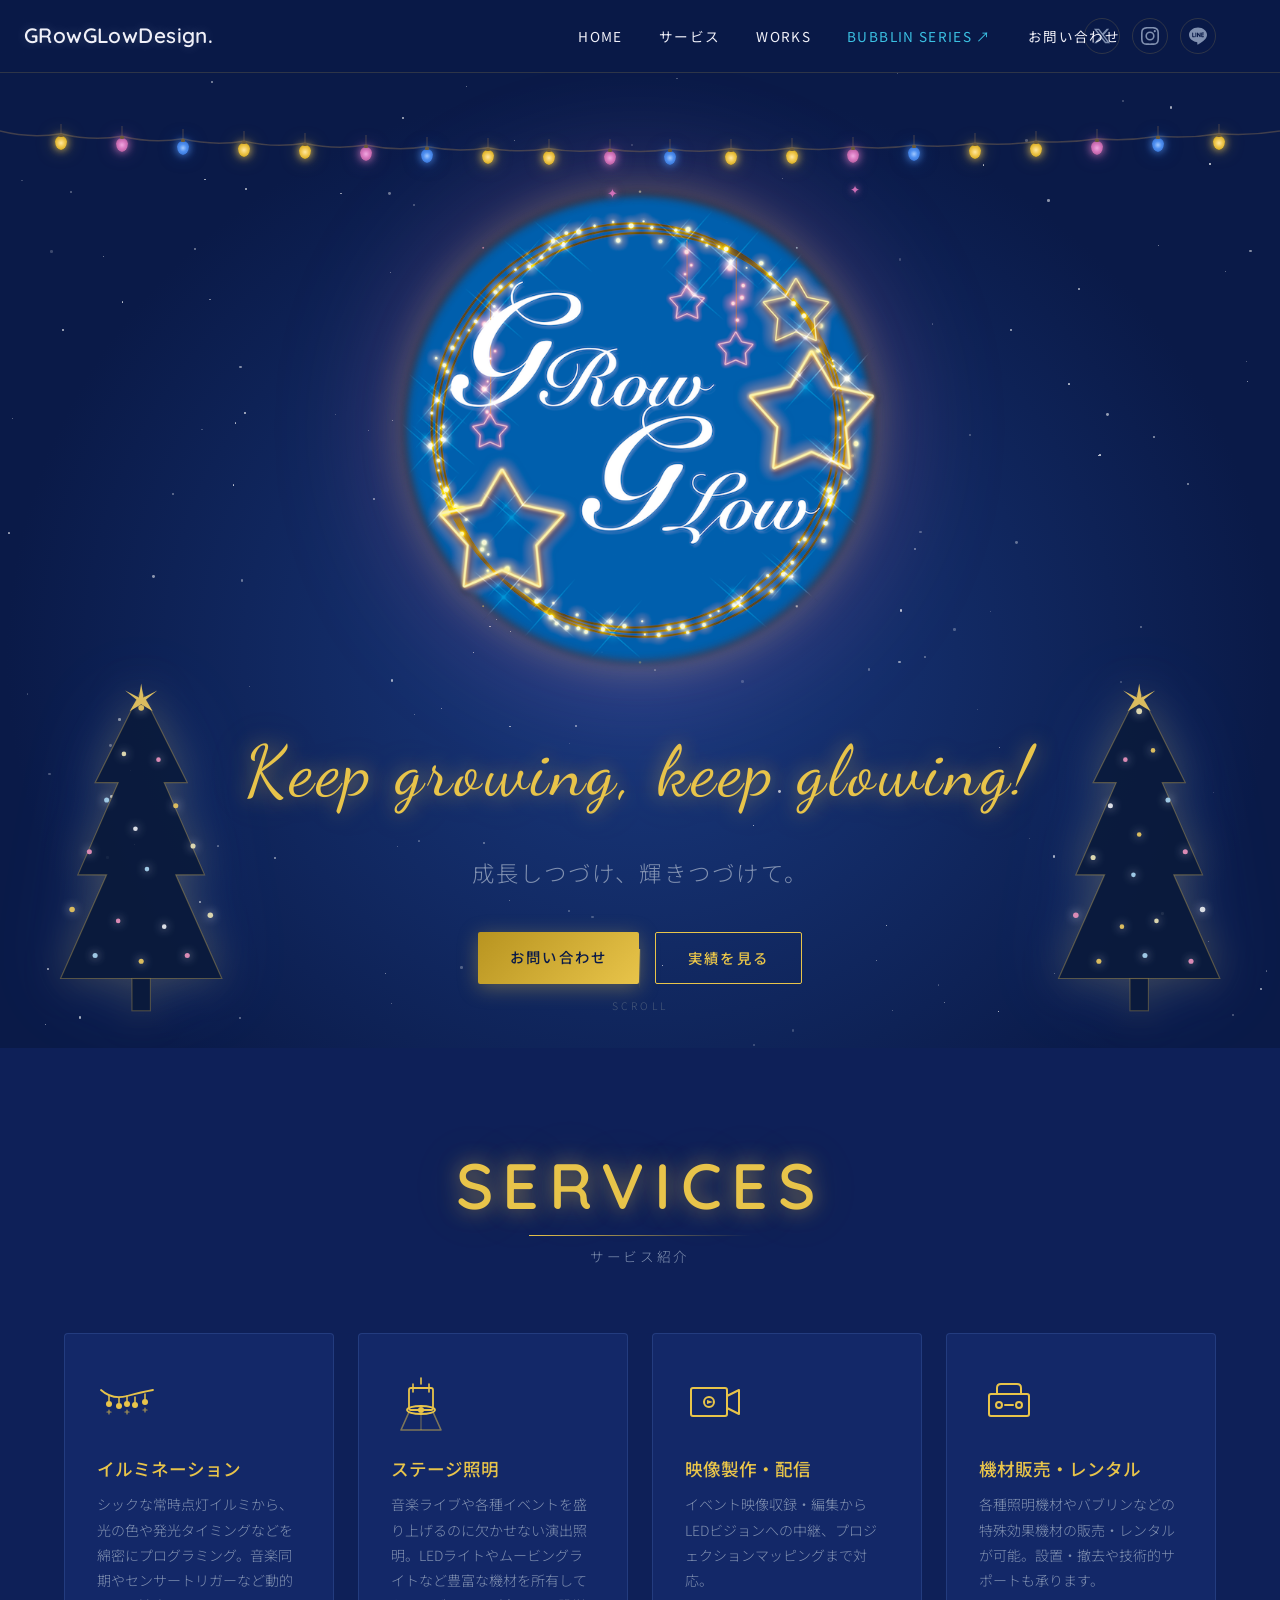
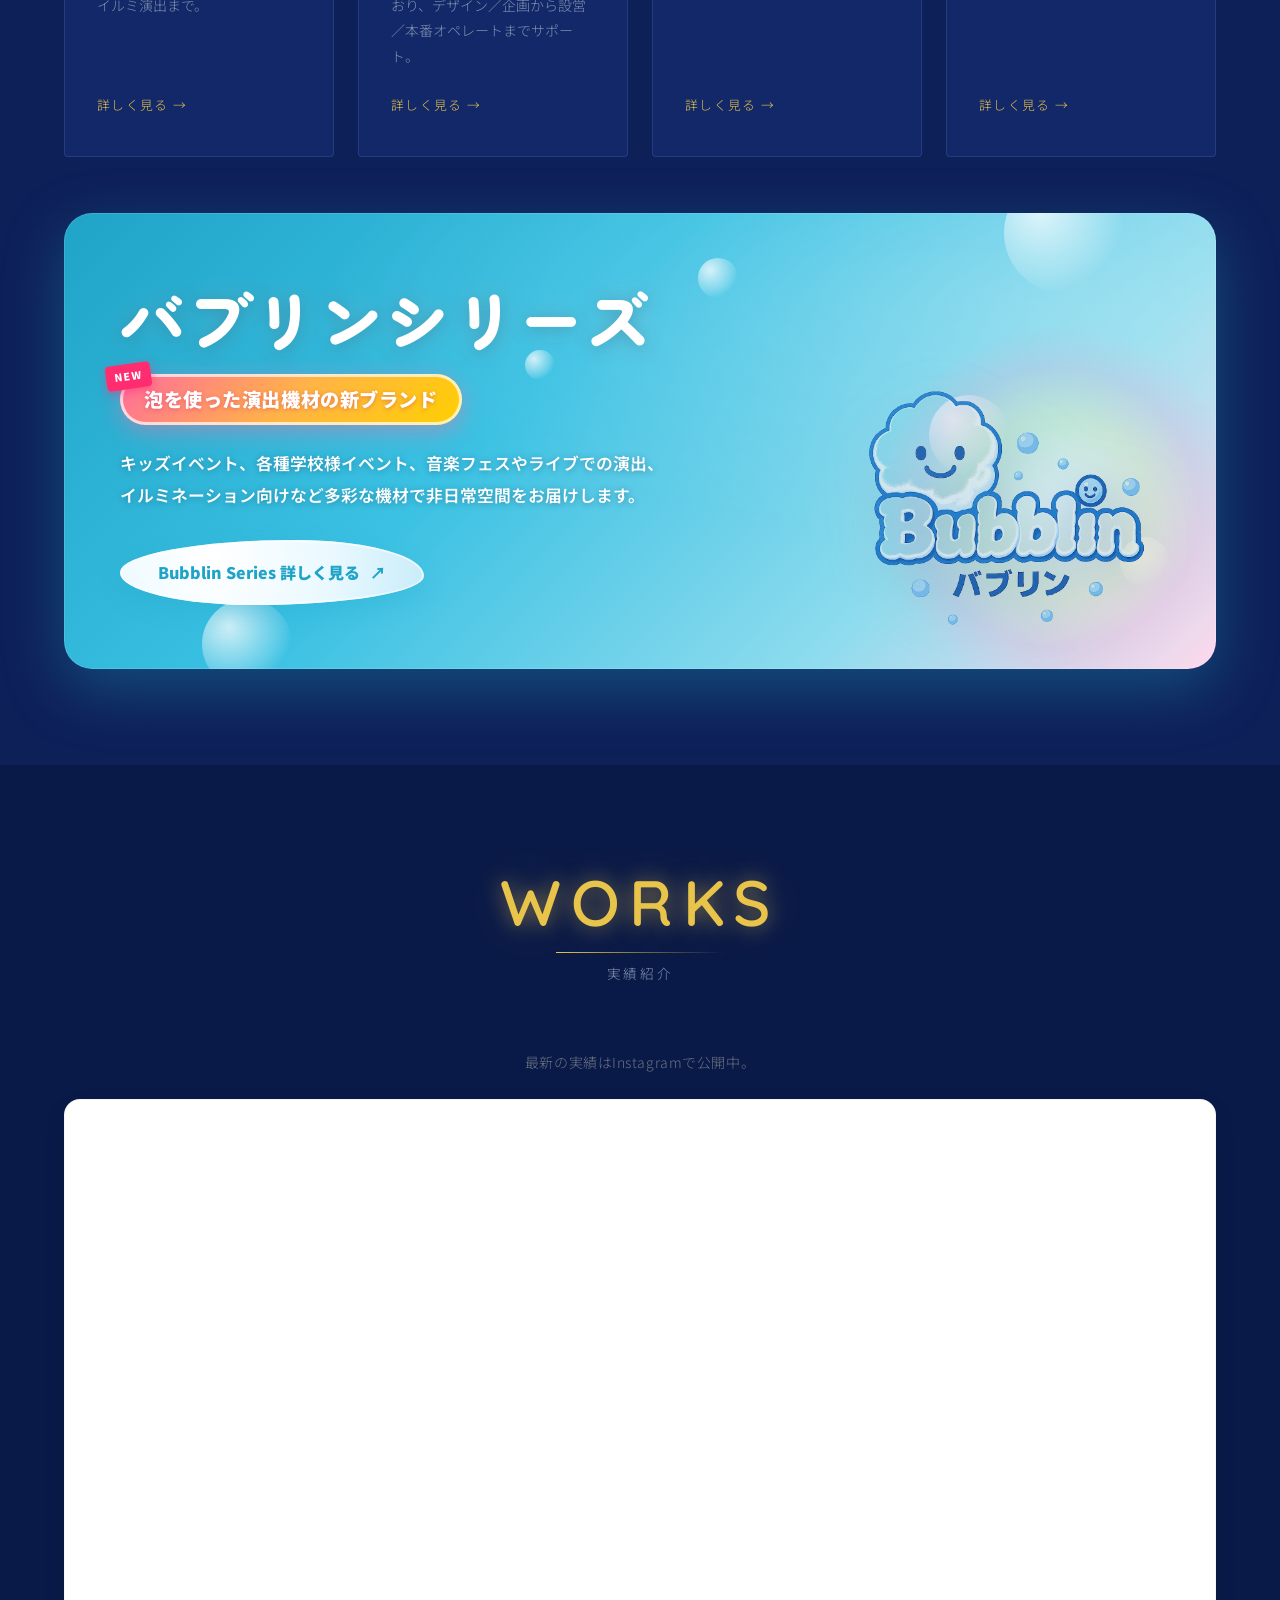
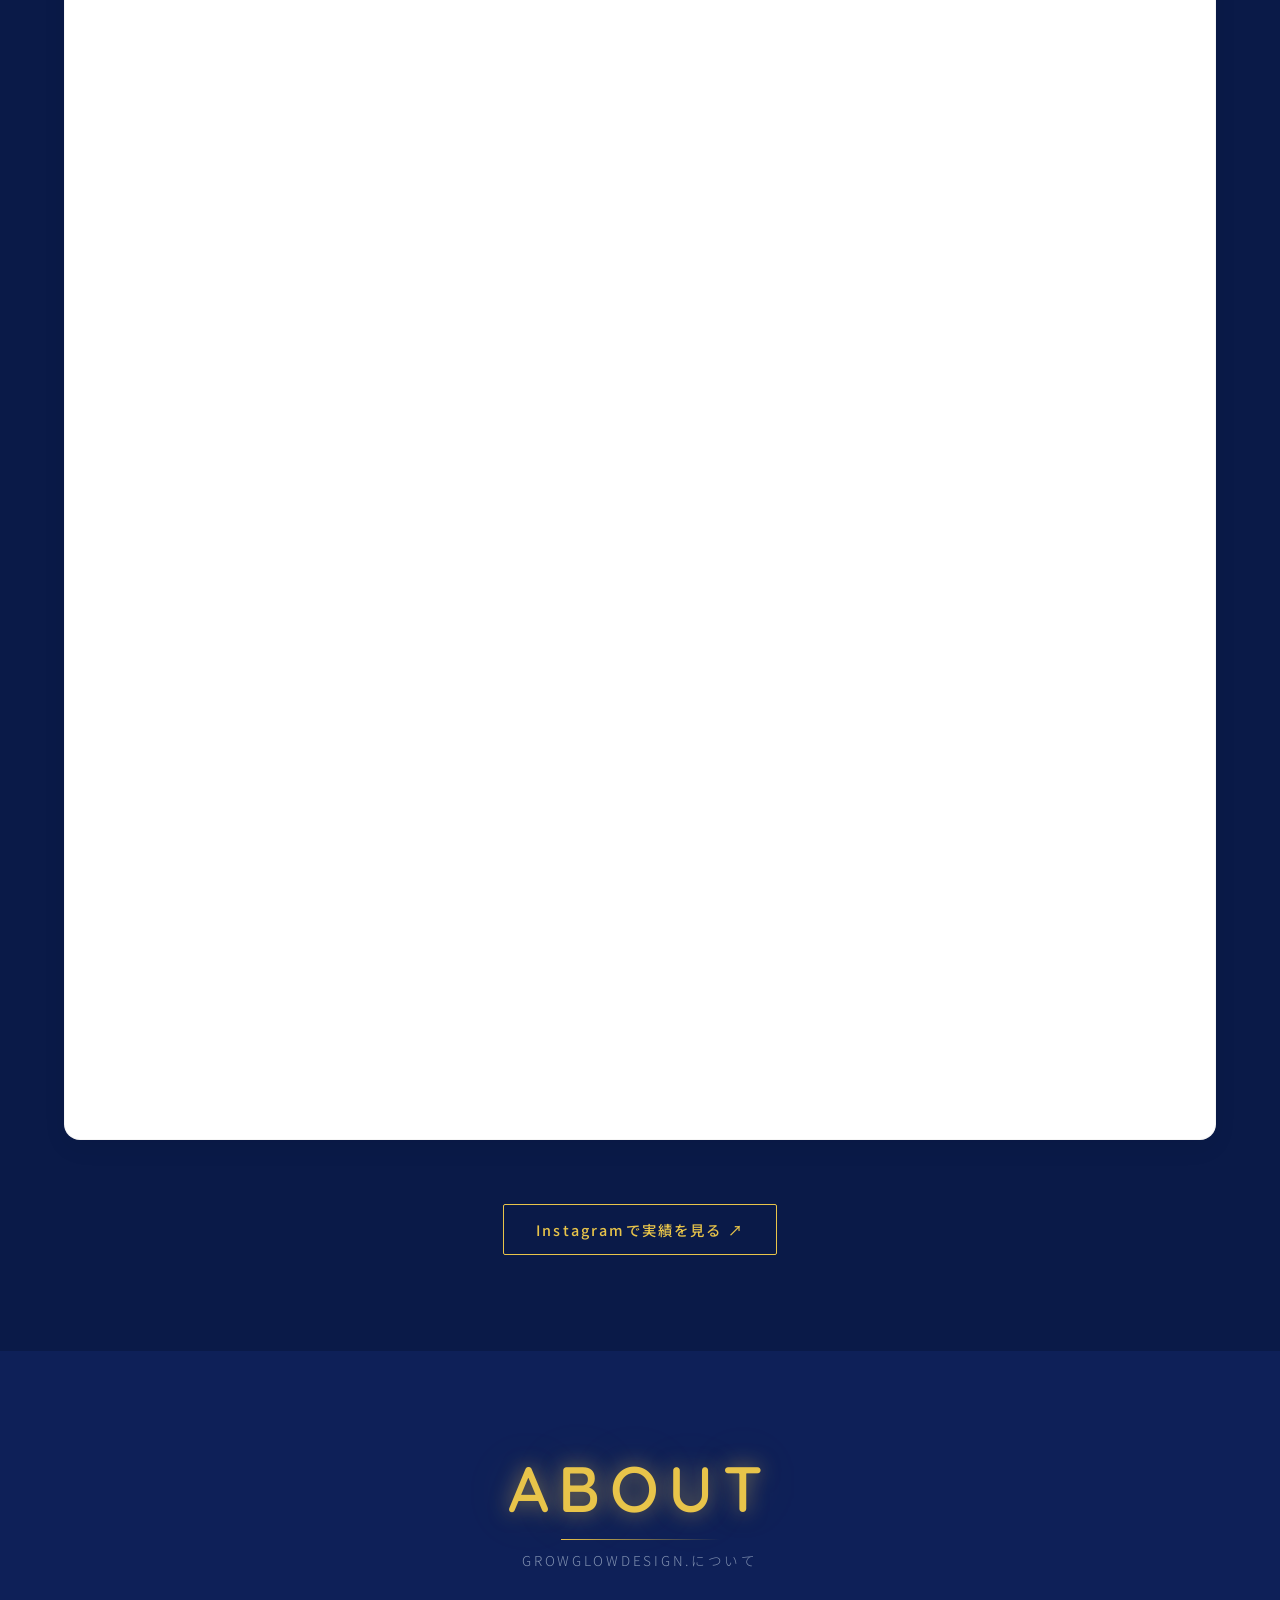
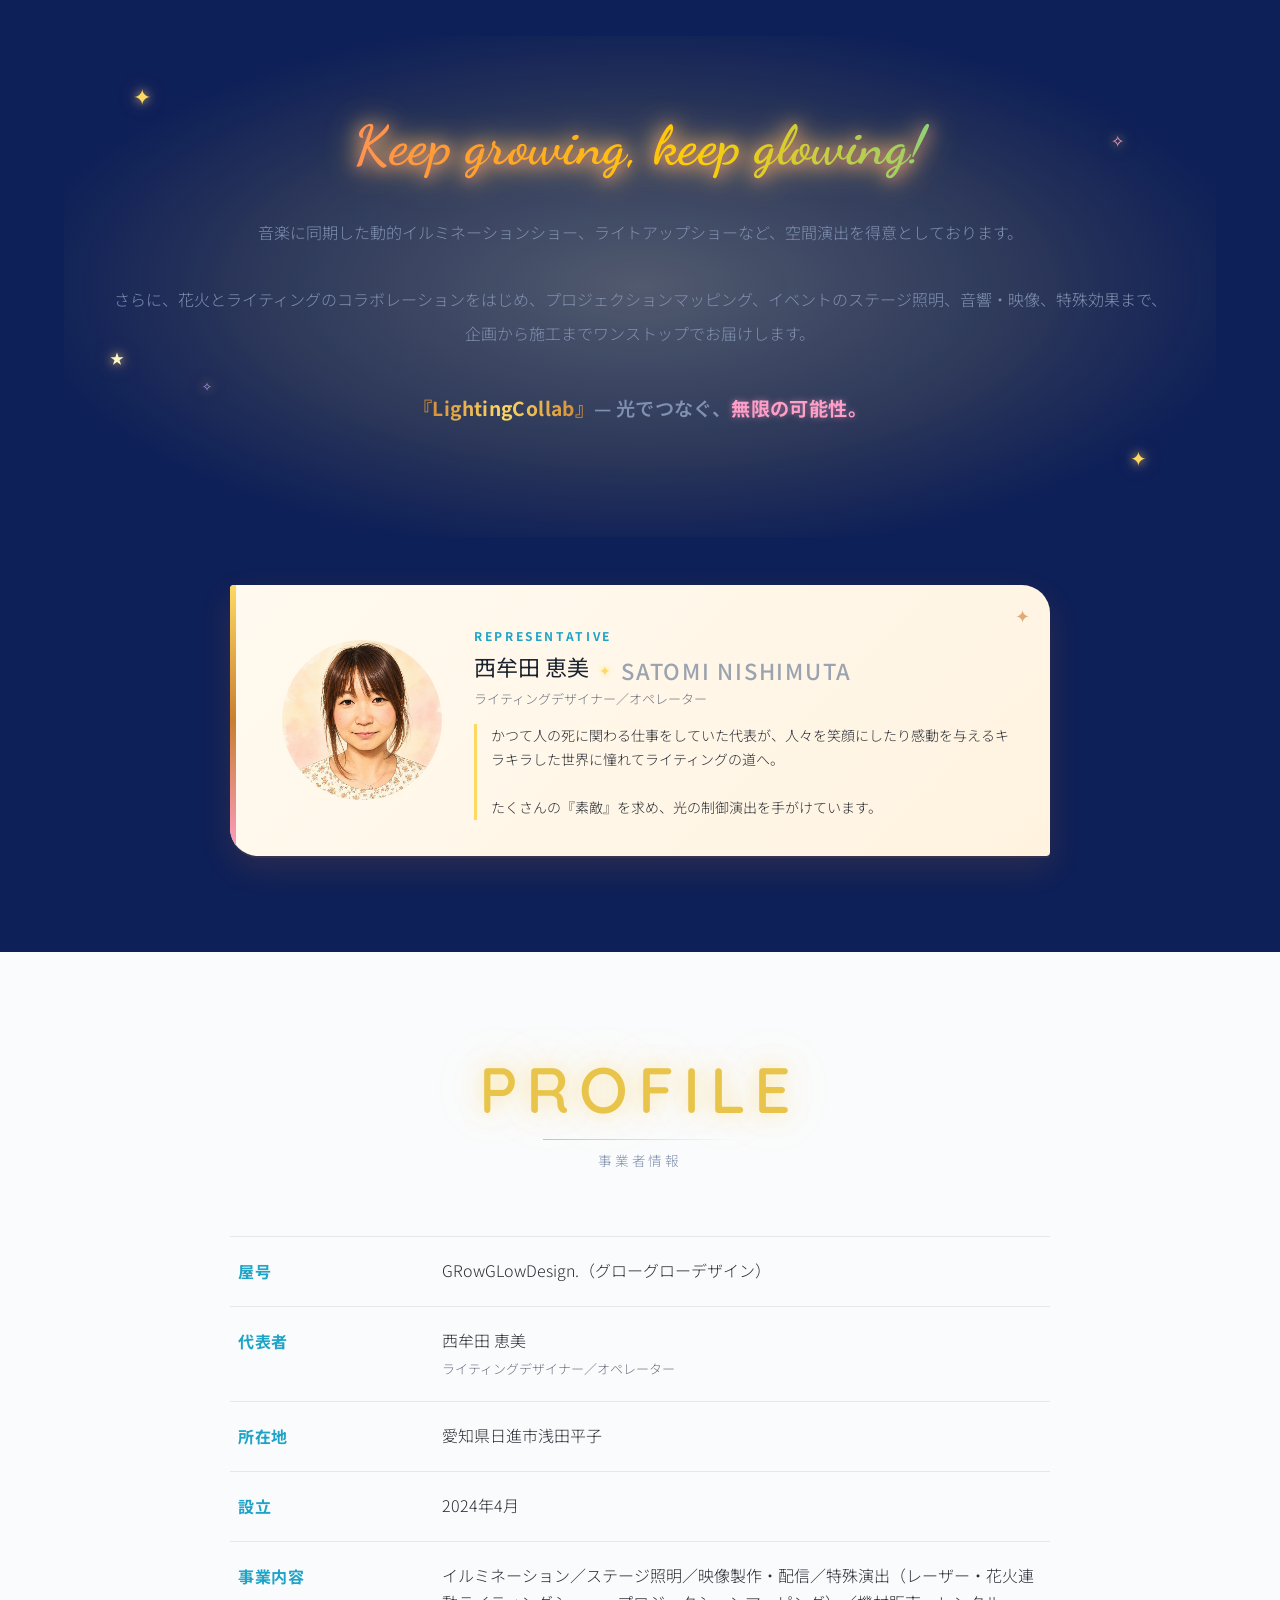
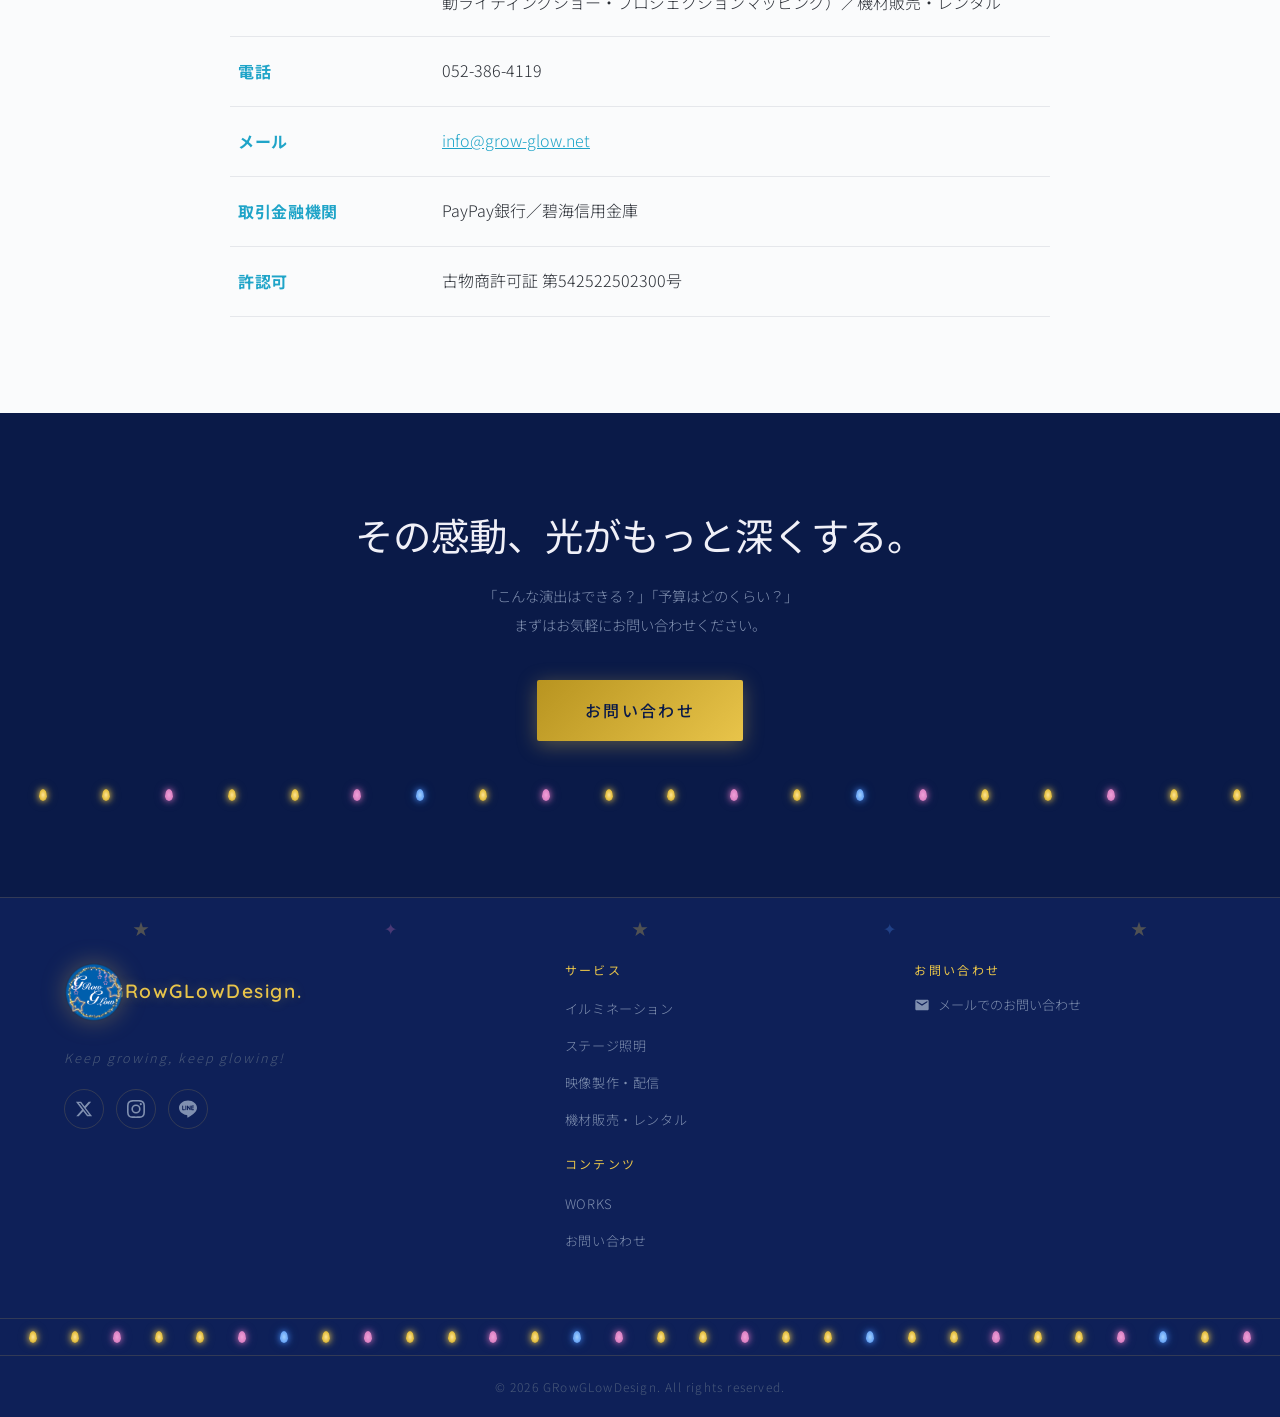
==== commit 137e5334: "Add illumination tree illustrations to hero background" ====
--- a/index.html
+++ b/index.html
@@ -60,6 +60,52 @@
     <section class="hero" id="hero">
         <div class="hero-bg">
             <div class="hero-stars" id="hero-stars"></div>
+            <svg class="hero-tree hero-tree--left" viewBox="0 0 200 320" aria-hidden="true" preserveAspectRatio="xMidYMax meet">
+                <path d="M100 10 L60 90 L80 90 L45 170 L70 170 L30 260 L170 260 L130 170 L155 170 L120 90 L140 90 Z" fill="#0a1a3a" stroke="rgba(255,208,77,0.35)" stroke-width="1"/>
+                <rect x="92" y="260" width="16" height="28" fill="#0a1a3a" stroke="rgba(255,208,77,0.3)" stroke-width="1"/>
+                <g class="hero-tree-lights">
+                    <circle cx="100" cy="25" r="2.5" fill="#ffd862"/>
+                    <circle cx="85" cy="65" r="2" fill="#fff6c0"/>
+                    <circle cx="115" cy="70" r="2" fill="#ff9ec7"/>
+                    <circle cx="70" cy="105" r="2.2" fill="#b8e6ff"/>
+                    <circle cx="130" cy="110" r="2.2" fill="#ffd862"/>
+                    <circle cx="95" cy="130" r="2" fill="#fff"/>
+                    <circle cx="55" cy="150" r="2.2" fill="#ff9ec7"/>
+                    <circle cx="145" cy="145" r="2.2" fill="#fff6c0"/>
+                    <circle cx="105" cy="165" r="2" fill="#b8e6ff"/>
+                    <circle cx="40" cy="200" r="2.4" fill="#ffd862"/>
+                    <circle cx="80" cy="210" r="2" fill="#ff9ec7"/>
+                    <circle cx="120" cy="215" r="2" fill="#fff"/>
+                    <circle cx="160" cy="205" r="2.4" fill="#fff6c0"/>
+                    <circle cx="60" cy="240" r="2.2" fill="#b8e6ff"/>
+                    <circle cx="100" cy="245" r="2.2" fill="#ffd862"/>
+                    <circle cx="140" cy="240" r="2.2" fill="#ff9ec7"/>
+                </g>
+                <polygon points="100,4 102,16 114,10 104,18 110,28 100,22 90,28 96,18 86,10 98,16" fill="#ffd862"/>
+            </svg>
+            <svg class="hero-tree hero-tree--right" viewBox="0 0 200 320" aria-hidden="true" preserveAspectRatio="xMidYMax meet">
+                <path d="M100 10 L60 90 L80 90 L45 170 L70 170 L30 260 L170 260 L130 170 L155 170 L120 90 L140 90 Z" fill="#0a1a3a" stroke="rgba(255,208,77,0.35)" stroke-width="1"/>
+                <rect x="92" y="260" width="16" height="28" fill="#0a1a3a" stroke="rgba(255,208,77,0.3)" stroke-width="1"/>
+                <g class="hero-tree-lights">
+                    <circle cx="100" cy="28" r="2.5" fill="#fff6c0"/>
+                    <circle cx="88" cy="70" r="2" fill="#ff9ec7"/>
+                    <circle cx="112" cy="62" r="2" fill="#ffd862"/>
+                    <circle cx="75" cy="110" r="2.2" fill="#fff"/>
+                    <circle cx="125" cy="105" r="2.2" fill="#b8e6ff"/>
+                    <circle cx="100" cy="135" r="2" fill="#ffd862"/>
+                    <circle cx="60" cy="155" r="2.2" fill="#fff6c0"/>
+                    <circle cx="140" cy="150" r="2.2" fill="#ff9ec7"/>
+                    <circle cx="95" cy="170" r="2" fill="#b8e6ff"/>
+                    <circle cx="45" cy="205" r="2.4" fill="#ff9ec7"/>
+                    <circle cx="85" cy="215" r="2" fill="#ffd862"/>
+                    <circle cx="115" cy="210" r="2" fill="#fff6c0"/>
+                    <circle cx="155" cy="200" r="2.4" fill="#fff"/>
+                    <circle cx="65" cy="245" r="2.2" fill="#ffd862"/>
+                    <circle cx="105" cy="240" r="2.2" fill="#b8e6ff"/>
+                    <circle cx="145" cy="245" r="2.2" fill="#ff9ec7"/>
+                </g>
+                <polygon points="100,4 102,16 114,10 104,18 110,28 100,22 90,28 96,18 86,10 98,16" fill="#ffd862"/>
+            </svg>
         </div>
         <div class="hero-shooting-foreground" id="hero-shooting-foreground" aria-hidden="true"></div>
         <div class="hero-string-illumi" aria-hidden="true" id="hero-string-illumi"></div>
--- a/assets/css/main.css
+++ b/assets/css/main.css
@@ -434,6 +434,38 @@
     pointer-events: none;
     z-index: 5;
     overflow: hidden;
+}
+
+.hero-tree {
+    position: absolute;
+    bottom: 0;
+    width: clamp(140px, 18vw, 260px);
+    height: auto;
+    opacity: 0.85;
+    pointer-events: none;
+    filter: drop-shadow(0 0 20px rgba(255,208,77,0.25)) drop-shadow(0 0 40px rgba(32,96,208,0.3));
+}
+.hero-tree--left { left: 2vw; }
+.hero-tree--right { right: 2vw; }
+
+.hero-tree-lights circle {
+    animation: treeTwinkle 2.5s ease-in-out infinite;
+    filter: drop-shadow(0 0 4px currentColor);
+}
+.hero-tree--left .hero-tree-lights circle:nth-child(odd) { animation-delay: 0.3s; }
+.hero-tree--left .hero-tree-lights circle:nth-child(3n) { animation-delay: 0.8s; }
+.hero-tree--left .hero-tree-lights circle:nth-child(5n) { animation-delay: 1.4s; }
+.hero-tree--right .hero-tree-lights circle:nth-child(odd) { animation-delay: 0.6s; }
+.hero-tree--right .hero-tree-lights circle:nth-child(3n) { animation-delay: 1.1s; }
+.hero-tree--right .hero-tree-lights circle:nth-child(5n) { animation-delay: 1.9s; }
+
+@keyframes treeTwinkle {
+    0%, 100% { opacity: 0.4; }
+    50% { opacity: 1; }
+}
+
+@media (max-width: 640px) {
+    .hero-tree { opacity: 0.6; width: clamp(100px, 28vw, 160px); }
 }
 
 .hero-content {
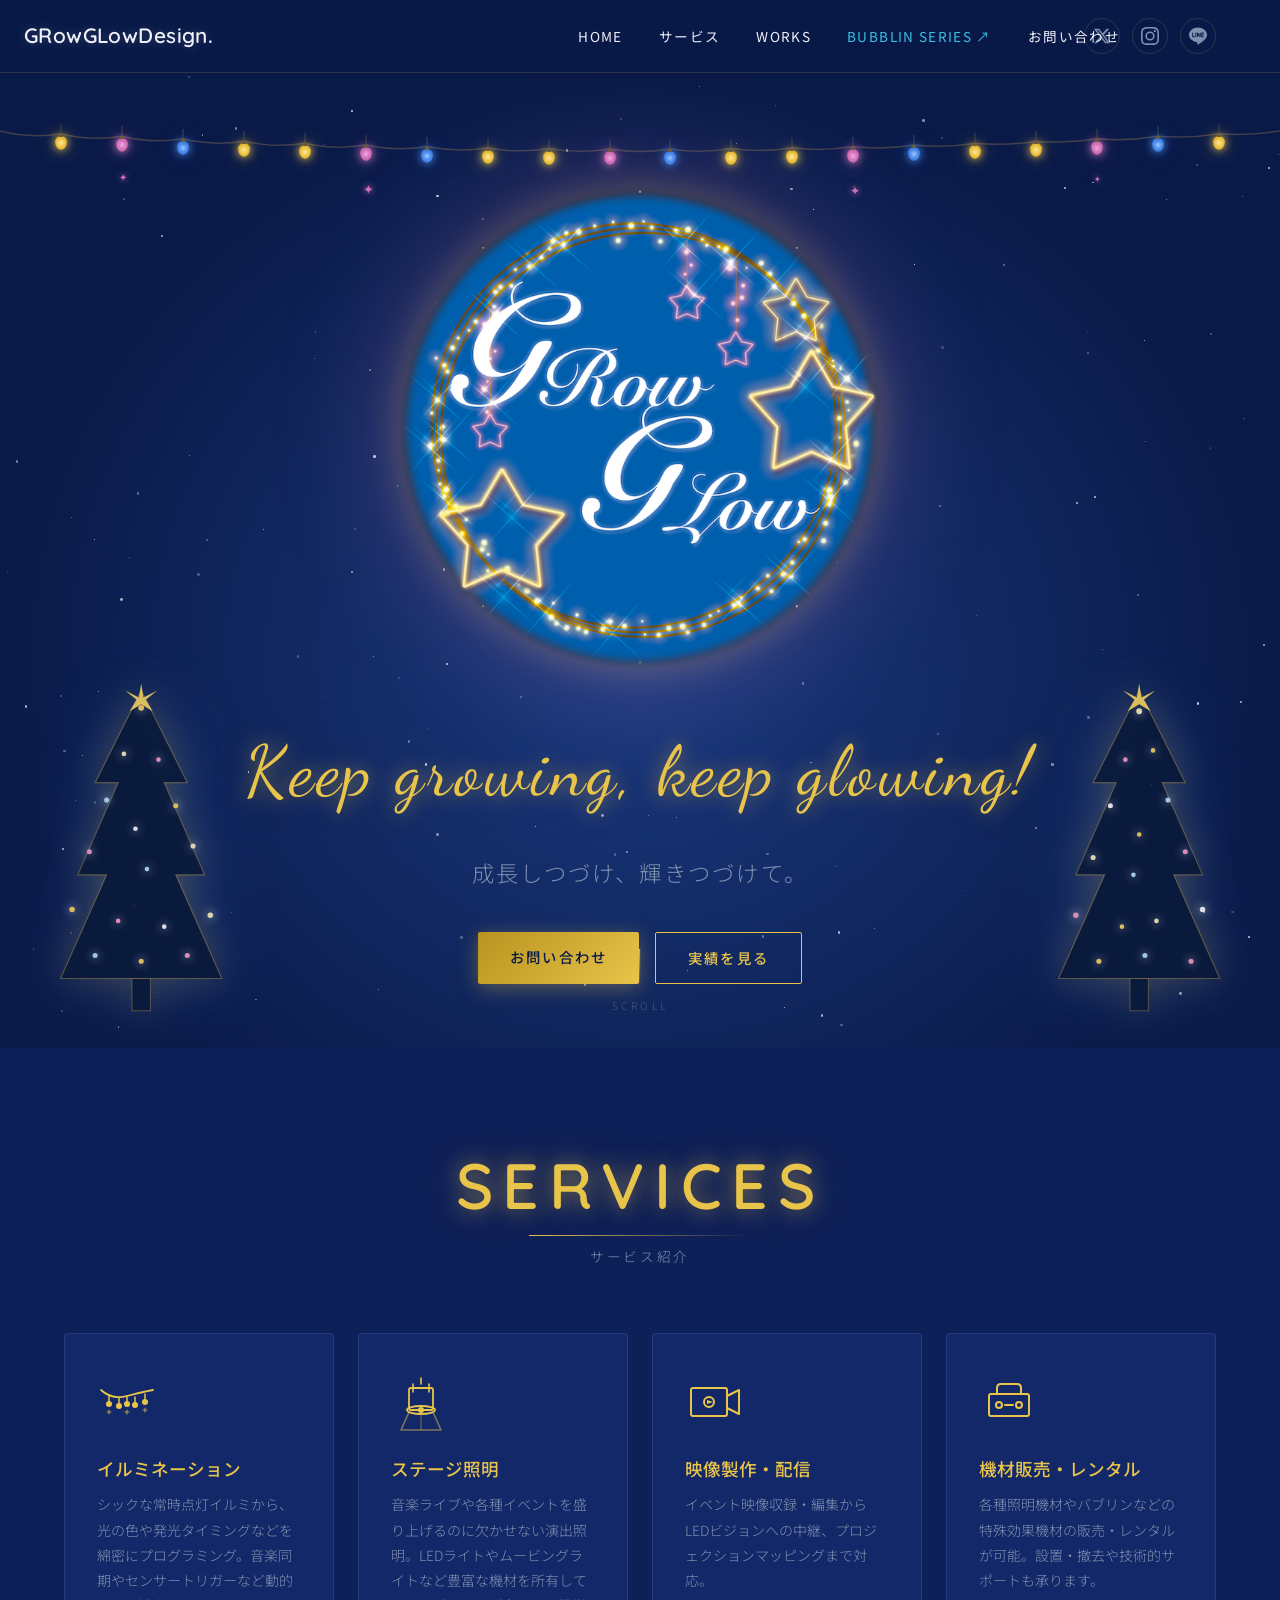
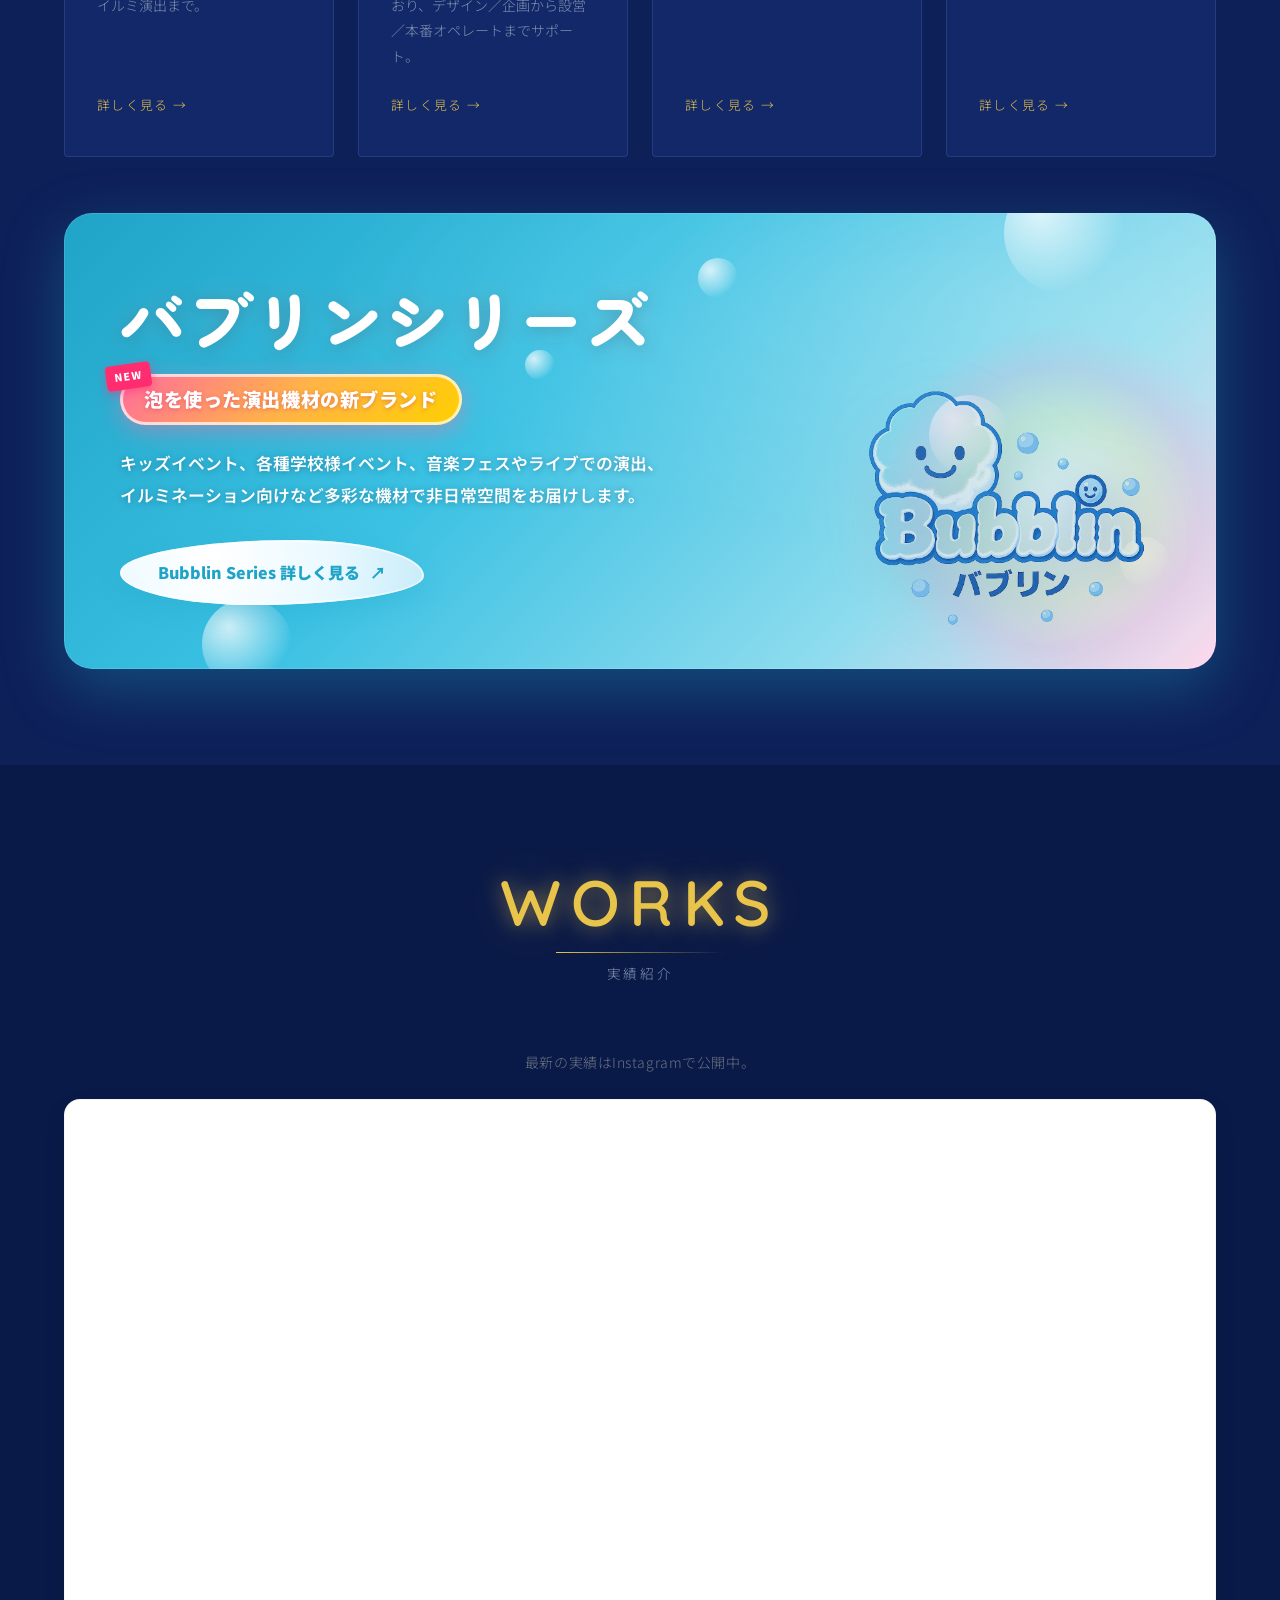
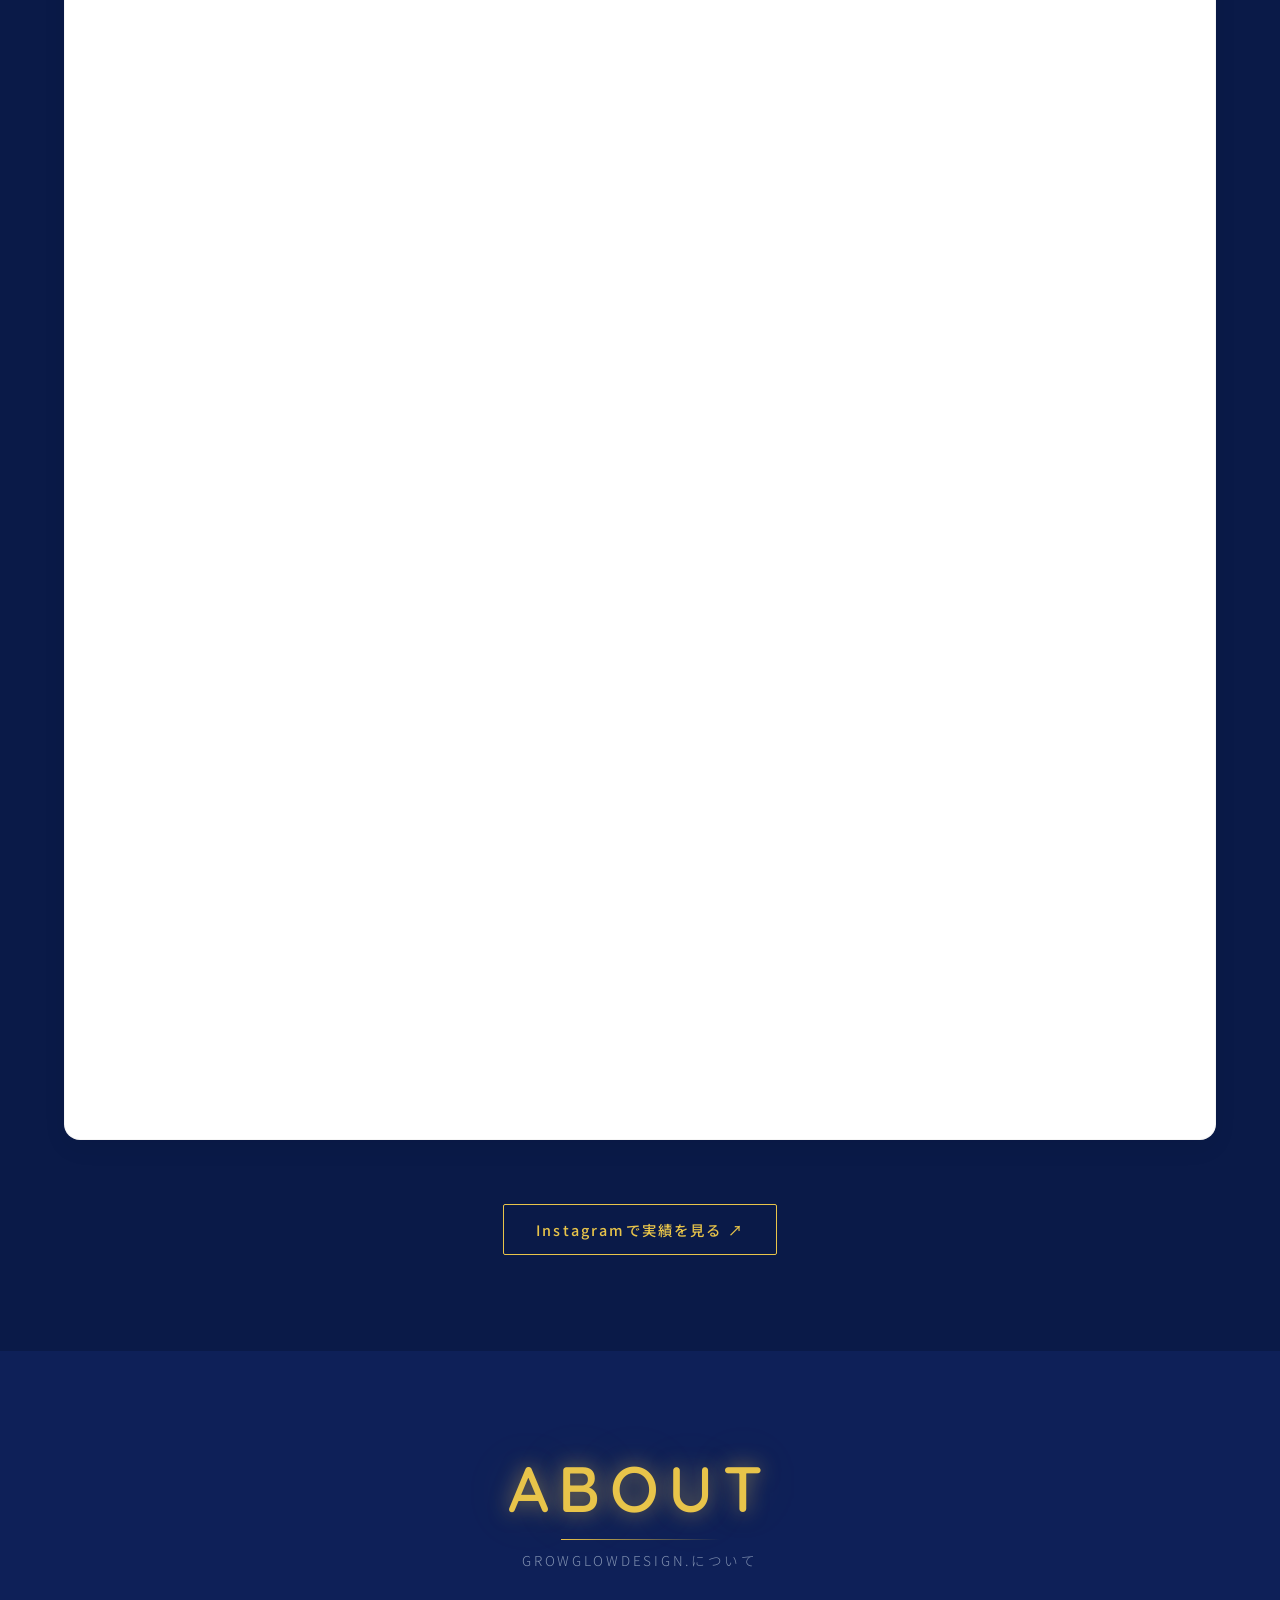
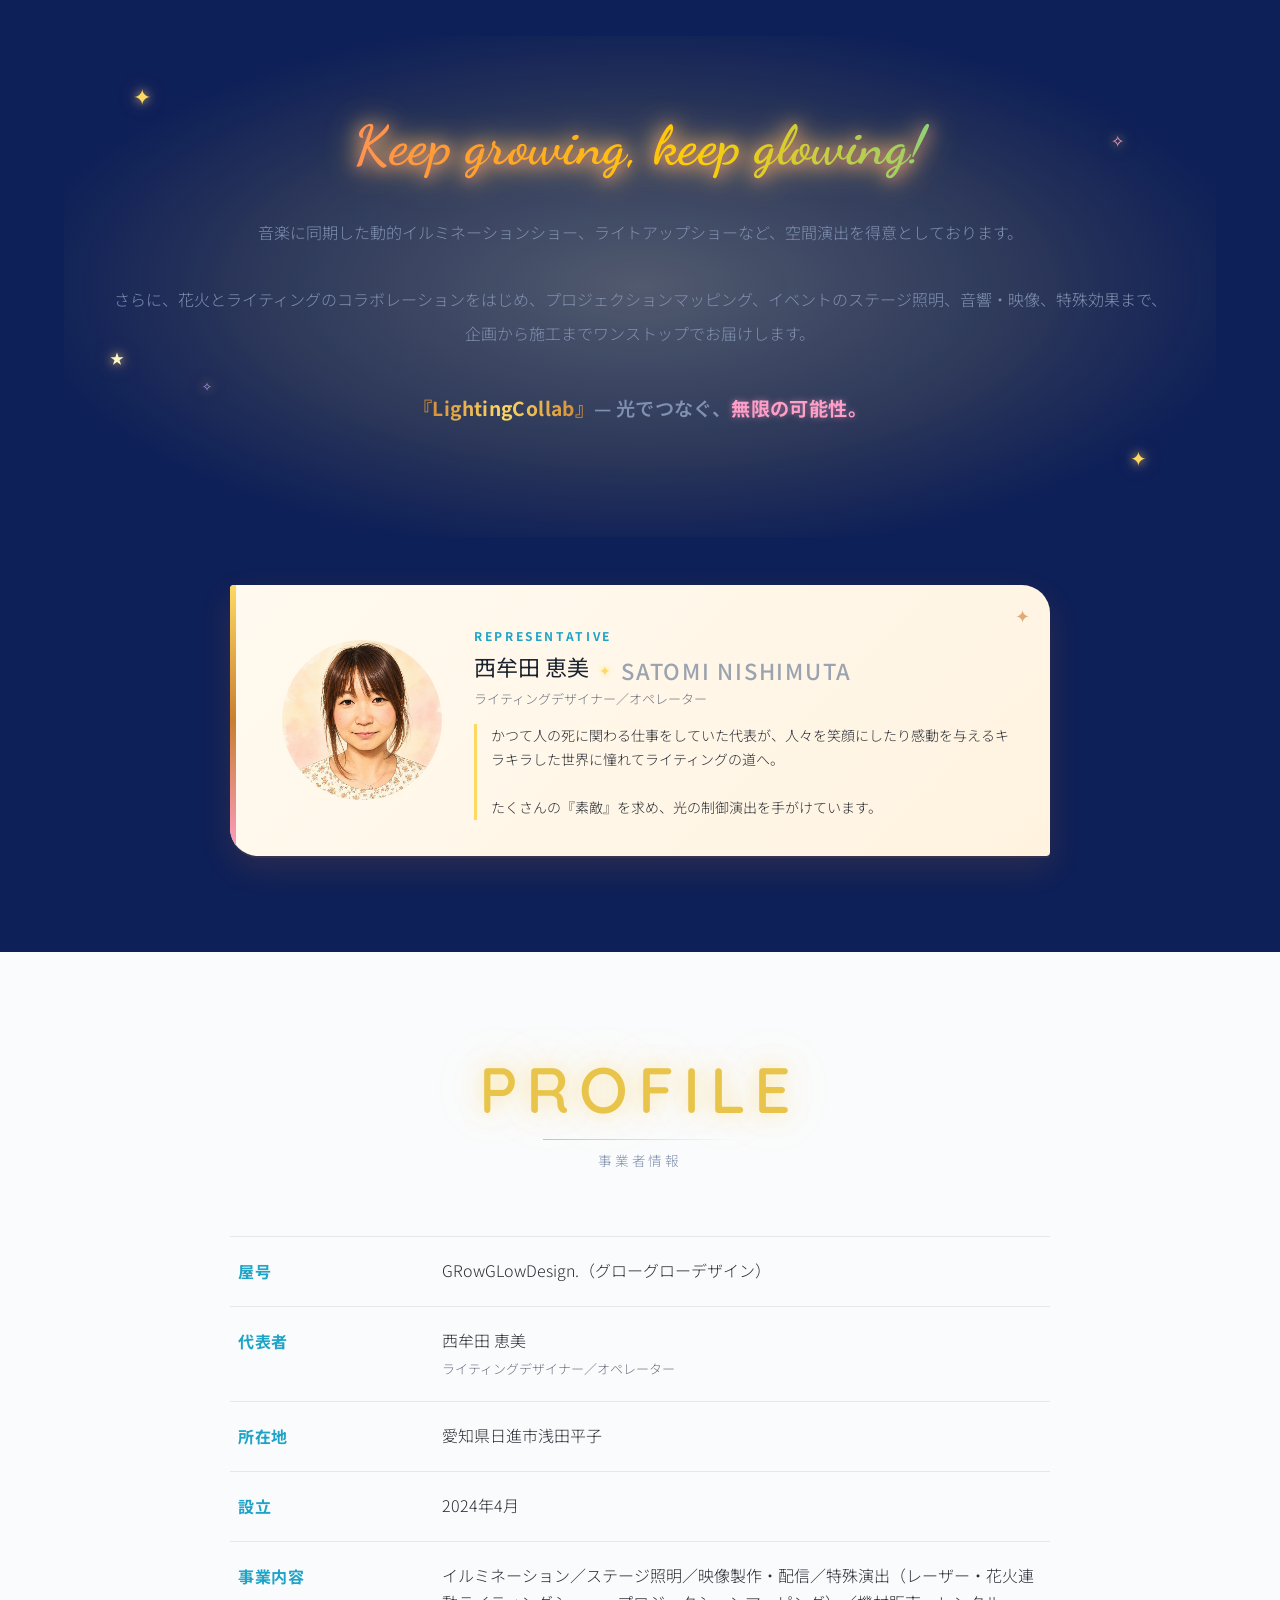
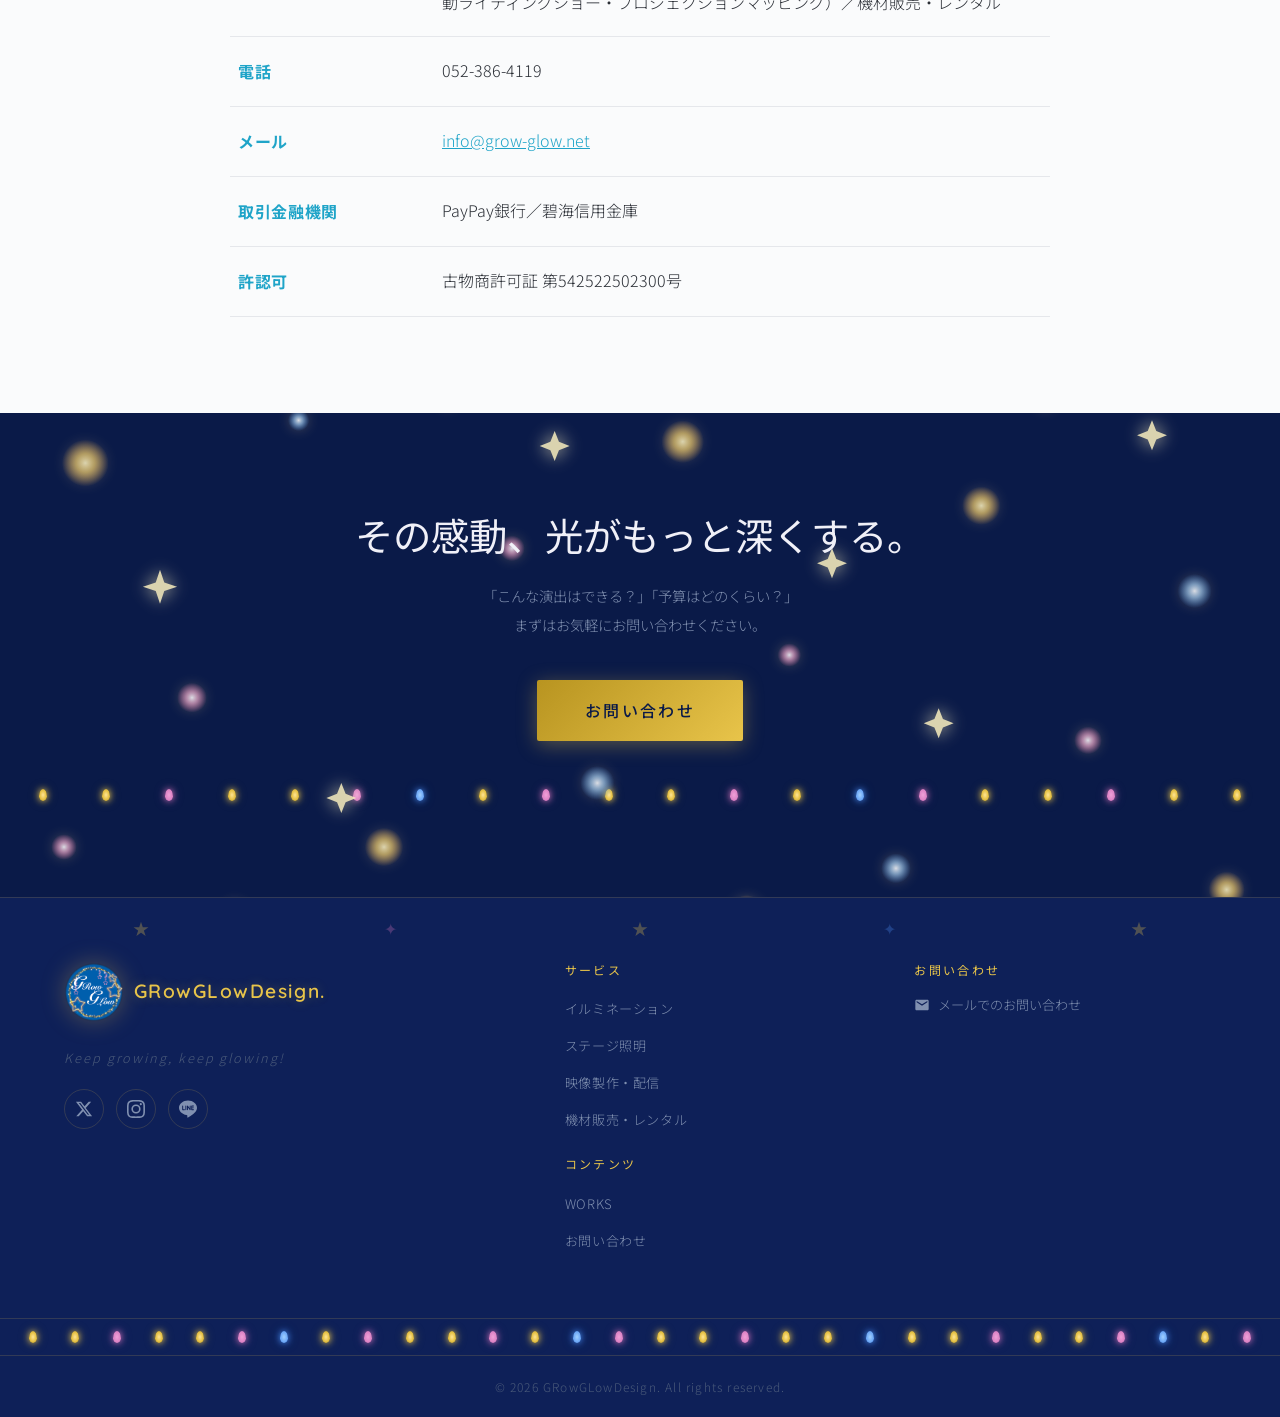
==== commit fc8b7d26: "Add sparkly illumination background to contact section" ====
--- a/index.html
+++ b/index.html
@@ -334,6 +334,55 @@
 
     <!-- CTA -->
     <section class="section cta-section" id="contact">
+        <div class="cta-sparkle" aria-hidden="true">
+            <svg viewBox="0 0 1200 600" preserveAspectRatio="xMidYMid slice" xmlns="http://www.w3.org/2000/svg">
+                <defs>
+                    <radialGradient id="sparkGold" cx="50%" cy="50%" r="50%">
+                        <stop offset="0%" stop-color="#fff4c2" stop-opacity="1"/>
+                        <stop offset="40%" stop-color="#ffd76b" stop-opacity="0.7"/>
+                        <stop offset="100%" stop-color="#ffb347" stop-opacity="0"/>
+                    </radialGradient>
+                    <radialGradient id="sparkPink" cx="50%" cy="50%" r="50%">
+                        <stop offset="0%" stop-color="#fff" stop-opacity="1"/>
+                        <stop offset="40%" stop-color="#ffb3d9" stop-opacity="0.7"/>
+                        <stop offset="100%" stop-color="#ff77bb" stop-opacity="0"/>
+                    </radialGradient>
+                    <radialGradient id="sparkBlue" cx="50%" cy="50%" r="50%">
+                        <stop offset="0%" stop-color="#fff" stop-opacity="1"/>
+                        <stop offset="40%" stop-color="#a8d6ff" stop-opacity="0.7"/>
+                        <stop offset="100%" stop-color="#4a9eff" stop-opacity="0"/>
+                    </radialGradient>
+                </defs>
+                <g class="sparkle-group">
+                    <circle cx="80" cy="120" r="22" fill="url(#sparkGold)" style="--d:0s"/>
+                    <circle cx="180" cy="340" r="14" fill="url(#sparkPink)" style="--d:0.4s"/>
+                    <circle cx="280" cy="80" r="10" fill="url(#sparkBlue)" style="--d:1.1s"/>
+                    <circle cx="360" cy="480" r="18" fill="url(#sparkGold)" style="--d:0.7s"/>
+                    <circle cx="480" cy="200" r="12" fill="url(#sparkPink)" style="--d:1.6s"/>
+                    <circle cx="560" cy="420" r="16" fill="url(#sparkBlue)" style="--d:0.2s"/>
+                    <circle cx="640" cy="100" r="20" fill="url(#sparkGold)" style="--d:1.3s"/>
+                    <circle cx="740" cy="300" r="11" fill="url(#sparkPink)" style="--d:0.9s"/>
+                    <circle cx="840" cy="500" r="14" fill="url(#sparkBlue)" style="--d:0.5s"/>
+                    <circle cx="920" cy="160" r="18" fill="url(#sparkGold)" style="--d:1.8s"/>
+                    <circle cx="1020" cy="380" r="13" fill="url(#sparkPink)" style="--d:0.3s"/>
+                    <circle cx="1120" cy="240" r="16" fill="url(#sparkBlue)" style="--d:1.0s"/>
+                    <circle cx="60" cy="480" r="12" fill="url(#sparkPink)" style="--d:1.5s"/>
+                    <circle cx="420" cy="60" r="9" fill="url(#sparkBlue)" style="--d:0.6s"/>
+                    <circle cx="700" cy="540" r="15" fill="url(#sparkGold)" style="--d:1.2s"/>
+                    <circle cx="980" cy="60" r="11" fill="url(#sparkPink)" style="--d:0.8s"/>
+                    <circle cx="1150" cy="520" r="17" fill="url(#sparkGold)" style="--d:0.1s"/>
+                    <circle cx="220" cy="540" r="10" fill="url(#sparkBlue)" style="--d:1.7s"/>
+                </g>
+                <g class="sparkle-star" fill="#fff4c2">
+                    <path d="M150 220 L154 232 L166 236 L154 240 L150 252 L146 240 L134 236 L146 232 Z" style="--d:0.3s"/>
+                    <path d="M520 90 L524 100 L534 104 L524 108 L520 118 L516 108 L506 104 L516 100 Z" style="--d:1.4s"/>
+                    <path d="M880 350 L884 360 L894 364 L884 368 L880 378 L876 368 L866 364 L876 360 Z" style="--d:0.7s"/>
+                    <path d="M1080 80 L1084 90 L1094 94 L1084 98 L1080 108 L1076 98 L1066 94 L1076 90 Z" style="--d:1.1s"/>
+                    <path d="M320 420 L324 430 L334 434 L324 438 L320 448 L316 438 L306 434 L316 430 Z" style="--d:0.5s"/>
+                    <path d="M780 200 L784 210 L794 214 L784 218 L780 228 L776 218 L766 214 L776 210 Z" style="--d:1.6s"/>
+                </g>
+            </svg>
+        </div>
         <div class="container">
             <div class="cta-inner">
                 <h2 class="cta-title">その感動、光がもっと深くする。</h2>
--- a/assets/css/main.css
+++ b/assets/css/main.css
@@ -935,6 +935,35 @@
     z-index: 2;
 }
 
+.cta-sparkle {
+    position: absolute;
+    inset: 0;
+    z-index: 1;
+    pointer-events: none;
+    opacity: 0.85;
+}
+.cta-sparkle svg {
+    width: 100%;
+    height: 100%;
+    display: block;
+}
+.cta-sparkle circle,
+.cta-sparkle .sparkle-star path {
+    transform-box: fill-box;
+    transform-origin: center;
+    animation: ctaSparkle 3.2s ease-in-out infinite;
+    animation-delay: var(--d, 0s);
+    filter: drop-shadow(0 0 6px rgba(255, 220, 140, 0.6));
+}
+.cta-sparkle .sparkle-star path {
+    animation-duration: 2.4s;
+    filter: drop-shadow(0 0 8px rgba(255, 244, 194, 0.9));
+}
+@keyframes ctaSparkle {
+    0%, 100% { opacity: 0.2; transform: scale(0.7); }
+    50% { opacity: 1; transform: scale(1.15); }
+}
+
 .cta-title {
     font-family: var(--font-heading);
     font-size: clamp(1.5rem, 3vw, 2.5rem);
@@ -1563,11 +1592,11 @@
 .footer-brand .footer-logo-link {
     display: inline-flex;
     align-items: center;
-    gap: 0;
+    gap: 0.6rem;
     margin-bottom: 1rem;
 }
 .footer-brand .footer-logo-link .footer-logo-text {
-    margin-left: -14px;
+    margin-left: 0;
 }
 
 .footer-brand .footer-logo-link img {
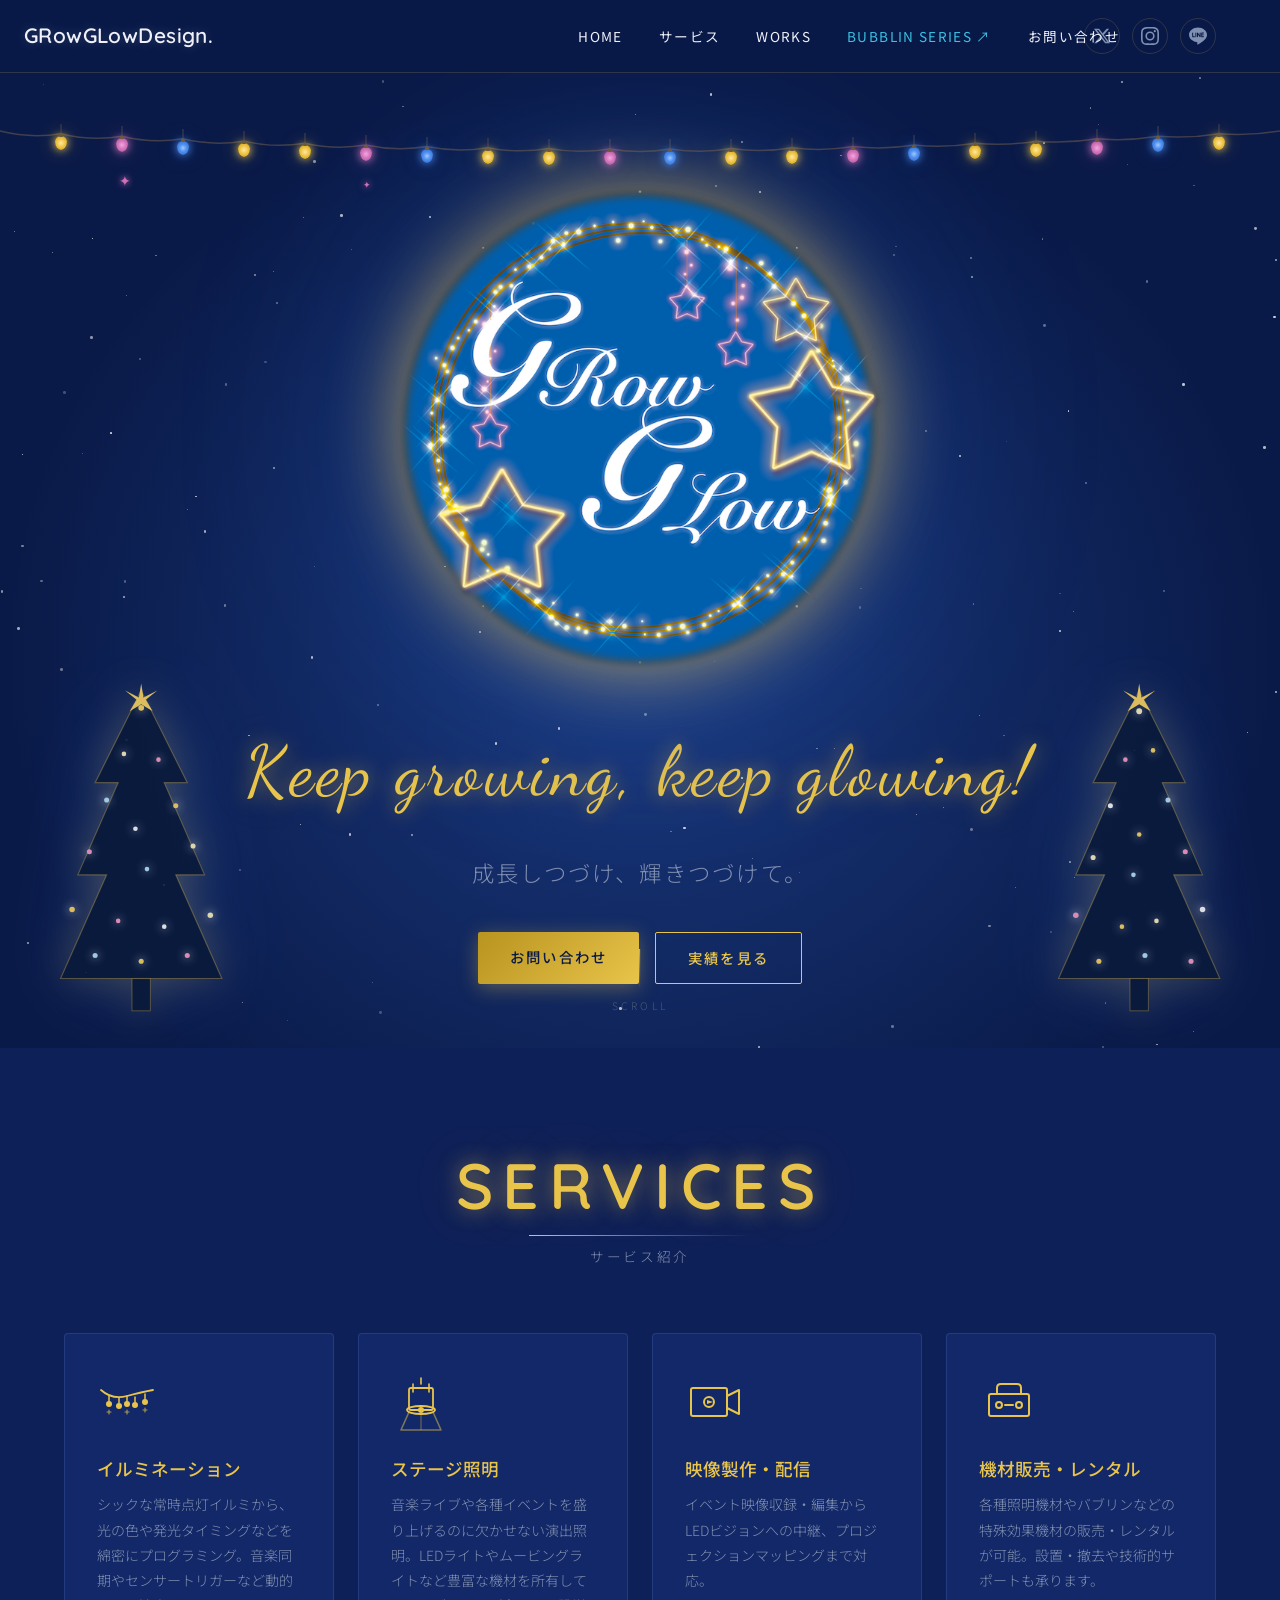
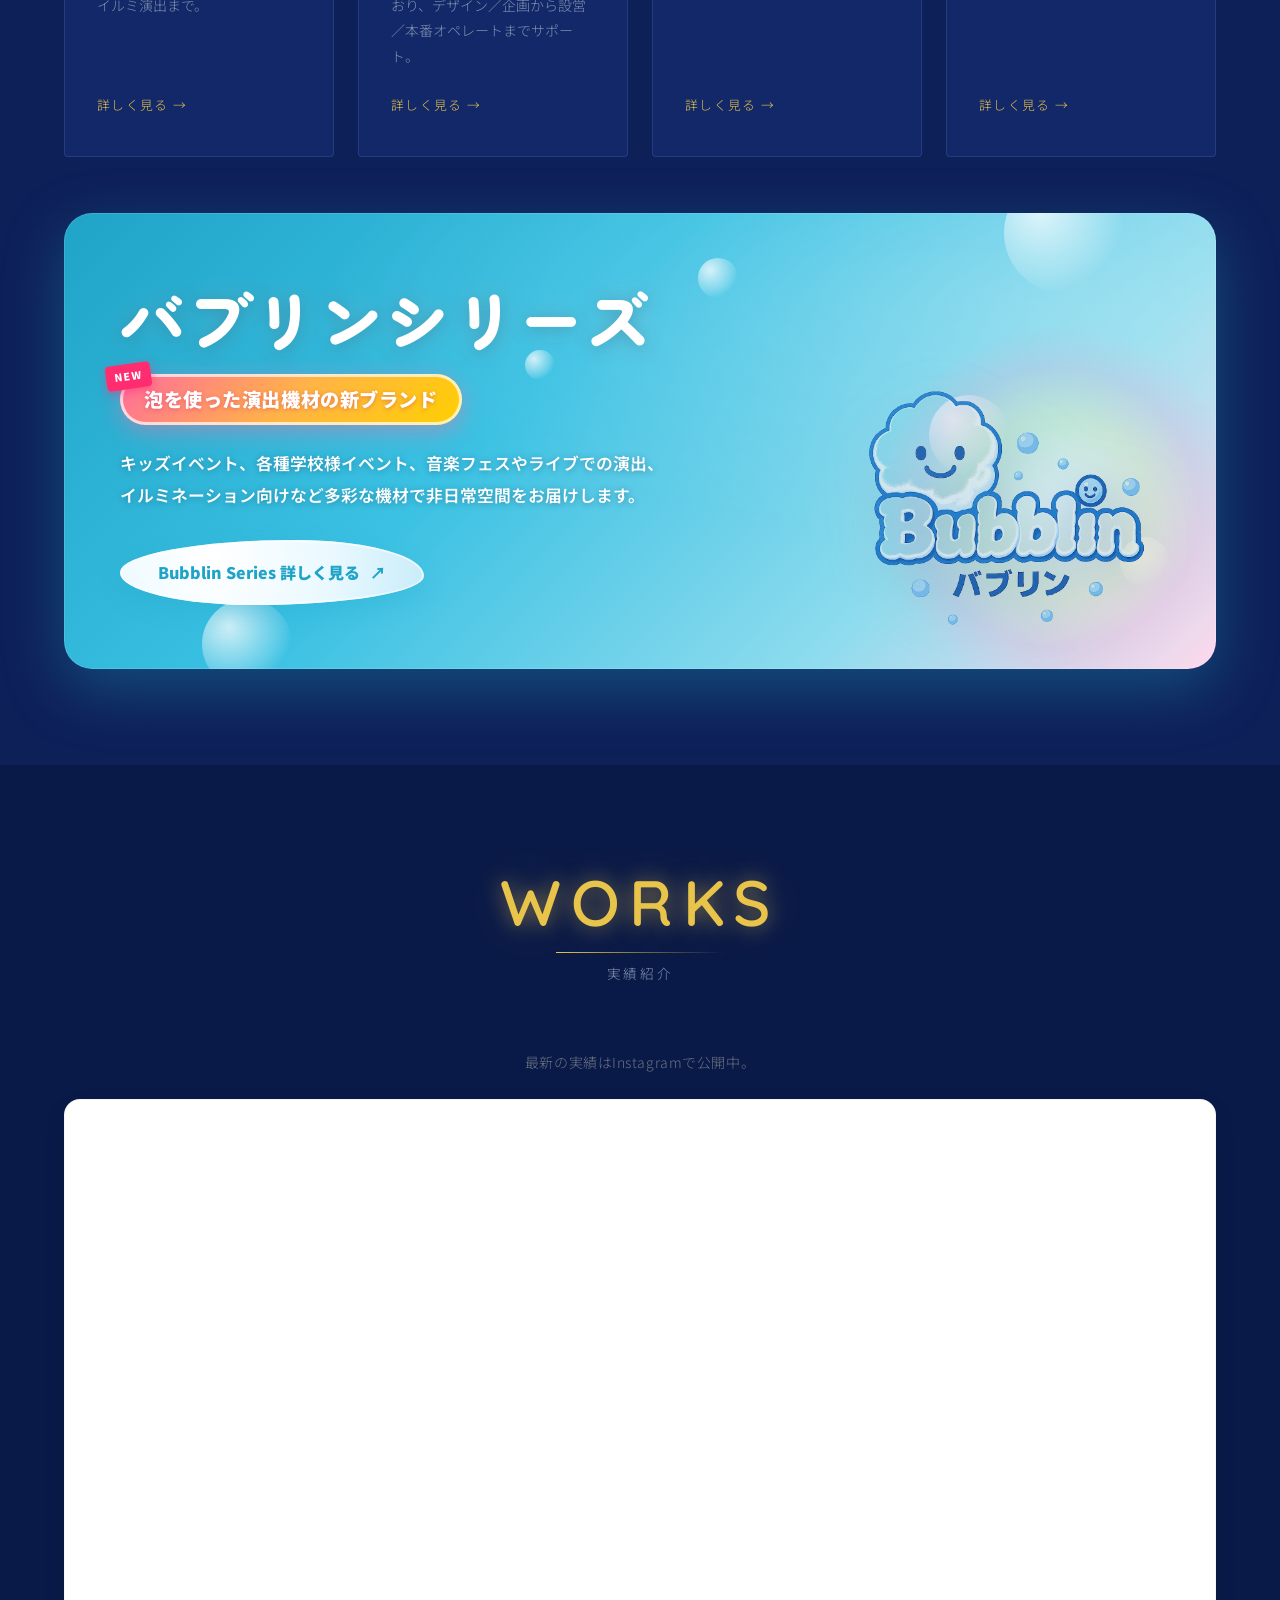
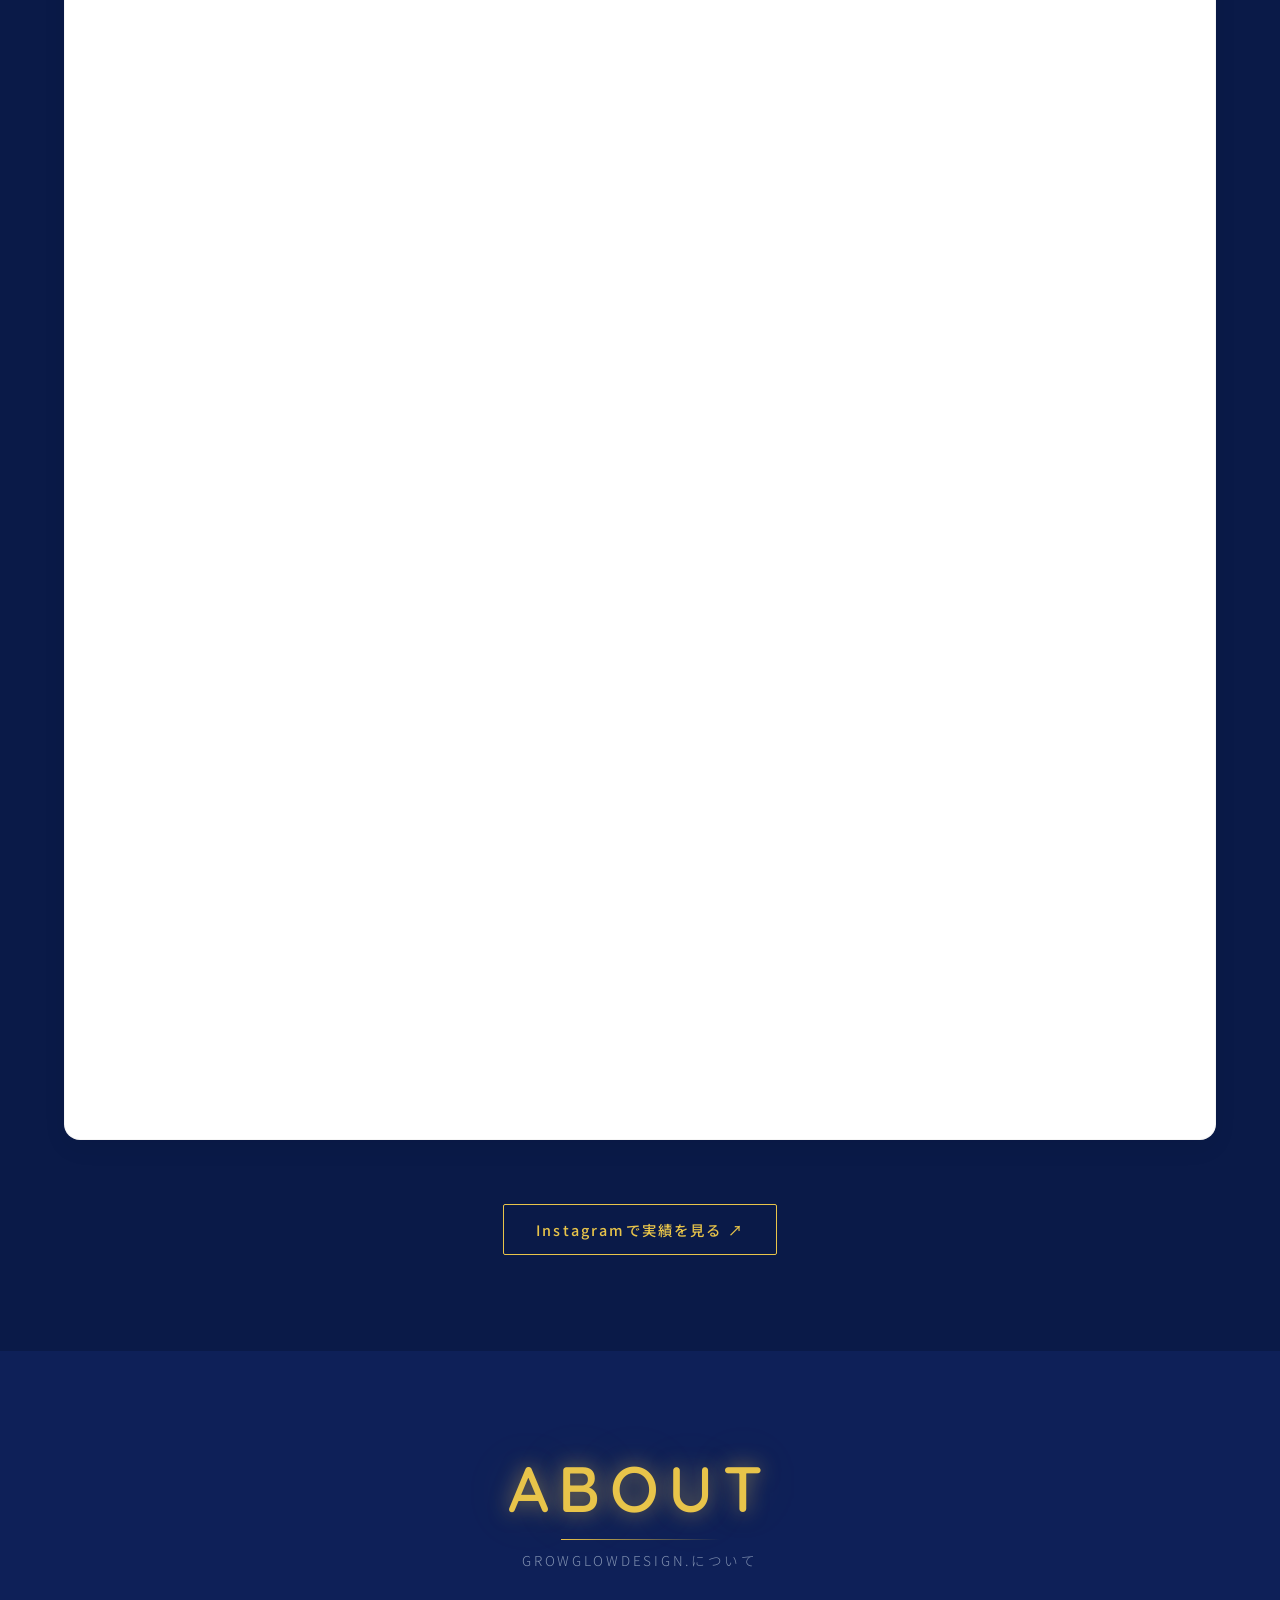
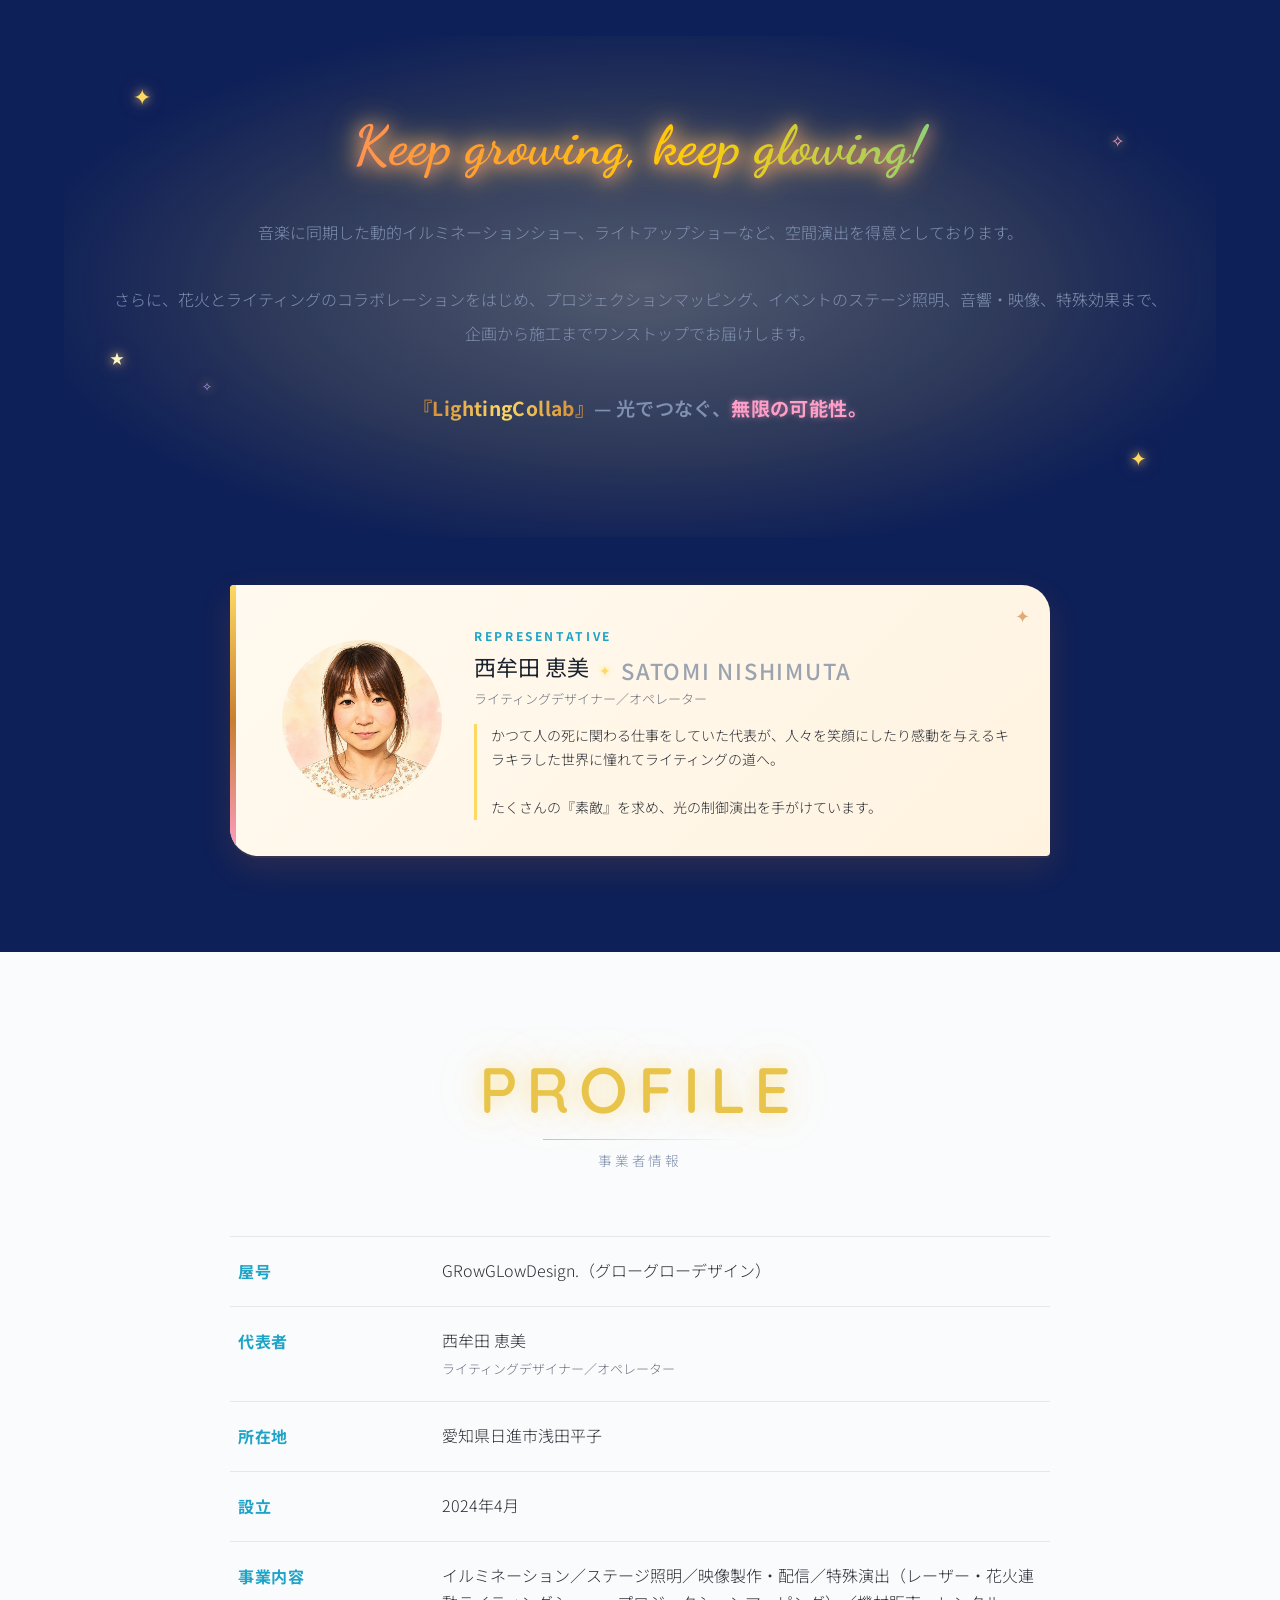
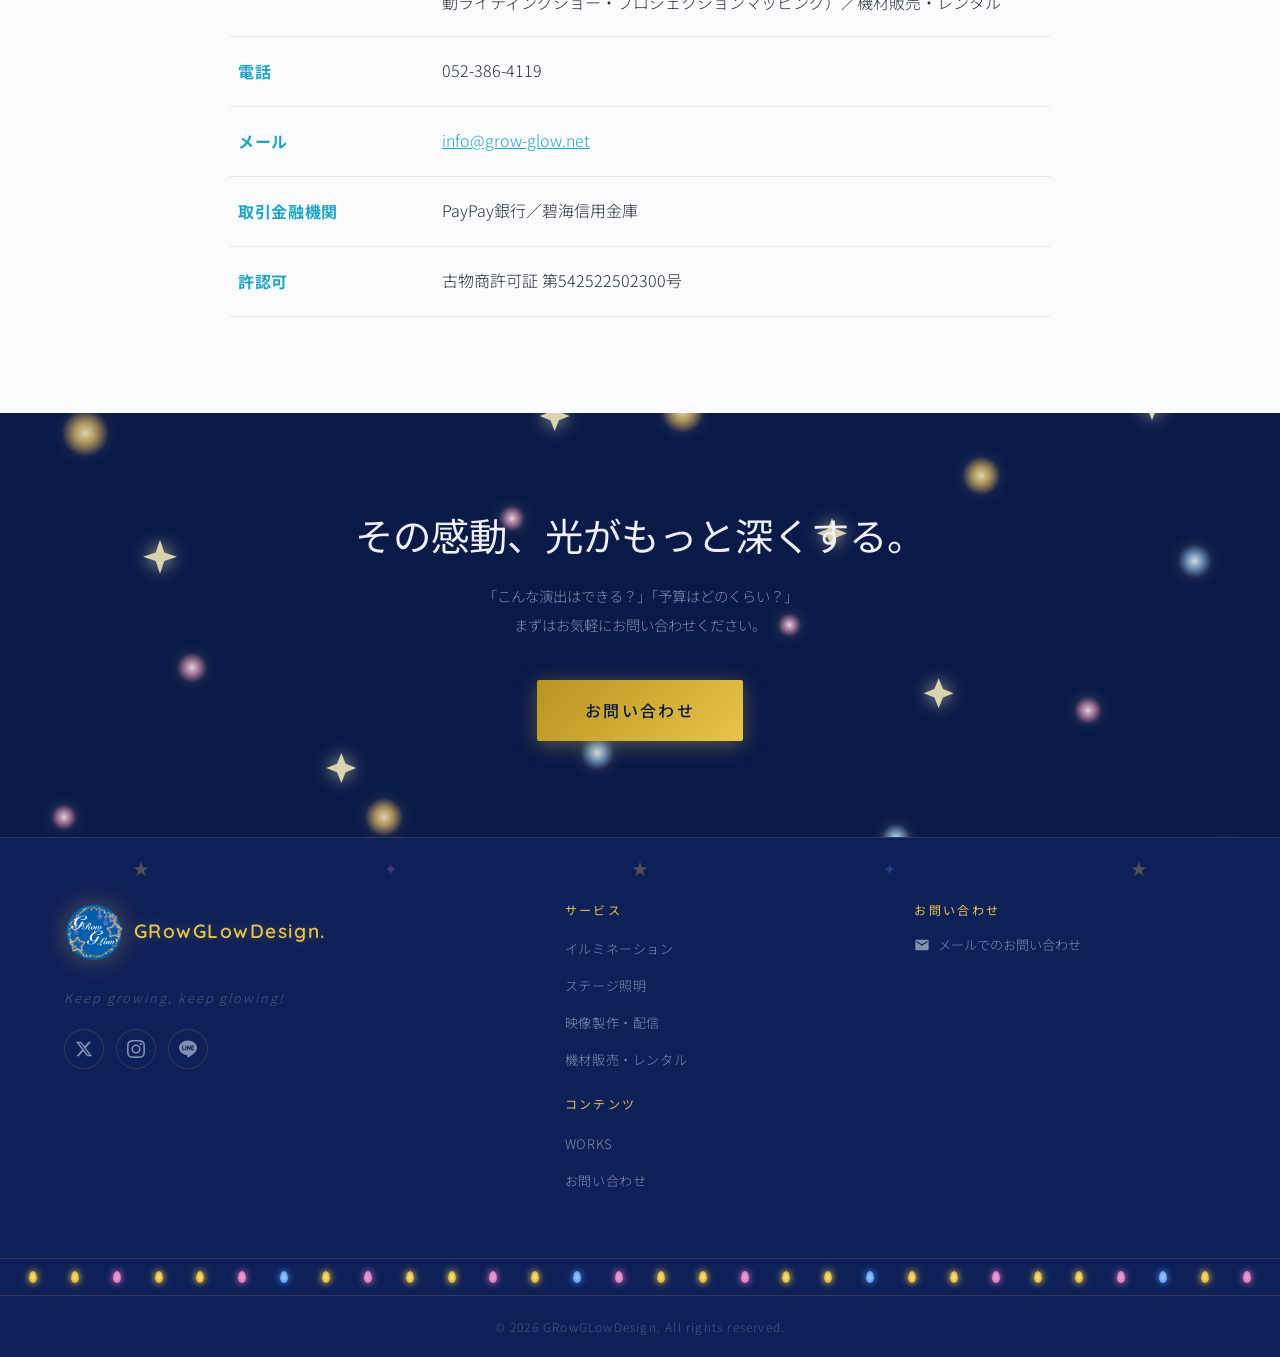
==== commit 1848bf48: "Remove bulb light string from contact section" ====
--- a/index.html
+++ b/index.html
@@ -392,15 +392,6 @@
                 </div>
             </div>
         </div>
-        <div class="cta-light-string" aria-hidden="true" style="position:relative; margin-top:3rem;">
-            <span class="bulb"></span><span class="bulb"></span><span class="bulb"></span>
-            <span class="bulb"></span><span class="bulb"></span><span class="bulb"></span>
-            <span class="bulb"></span><span class="bulb"></span><span class="bulb"></span>
-            <span class="bulb"></span><span class="bulb"></span><span class="bulb"></span>
-            <span class="bulb"></span><span class="bulb"></span><span class="bulb"></span>
-            <span class="bulb"></span><span class="bulb"></span><span class="bulb"></span>
-            <span class="bulb"></span><span class="bulb"></span>
-        </div>
     </section>
 
 </main>
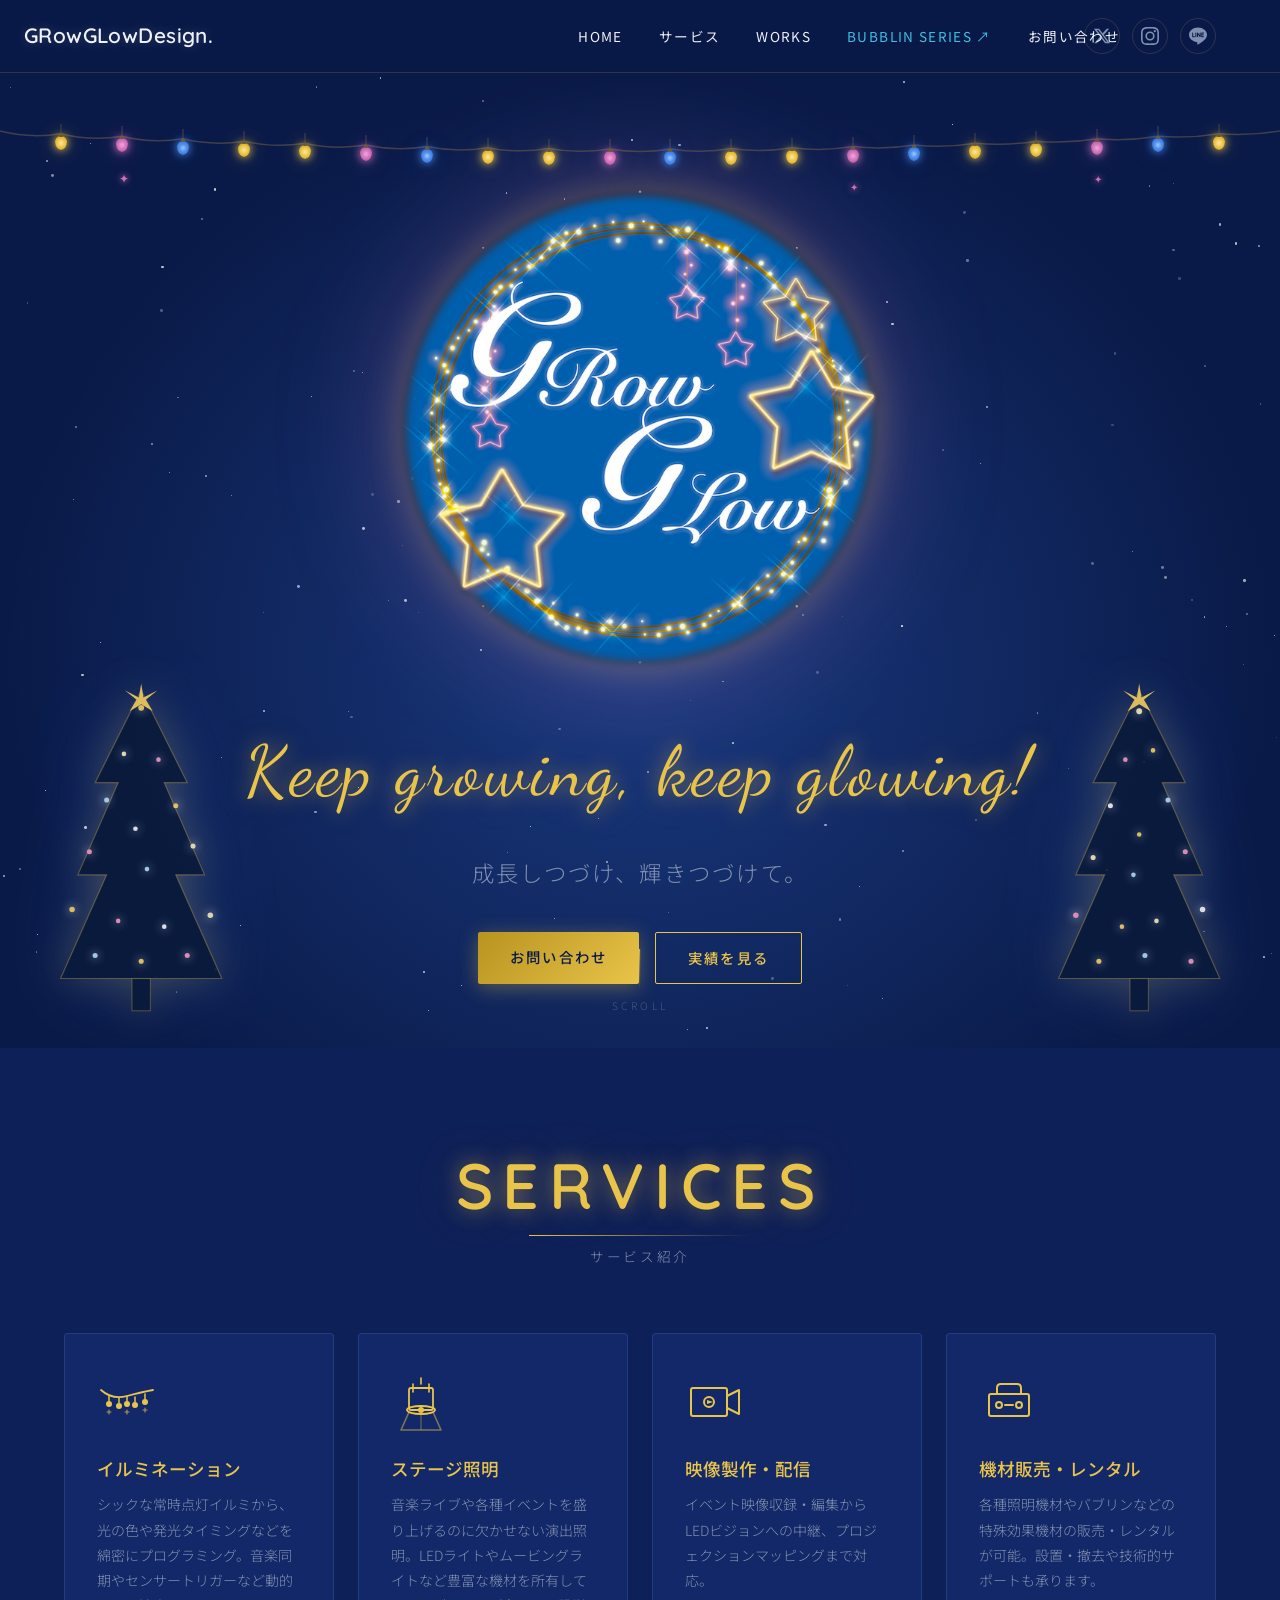
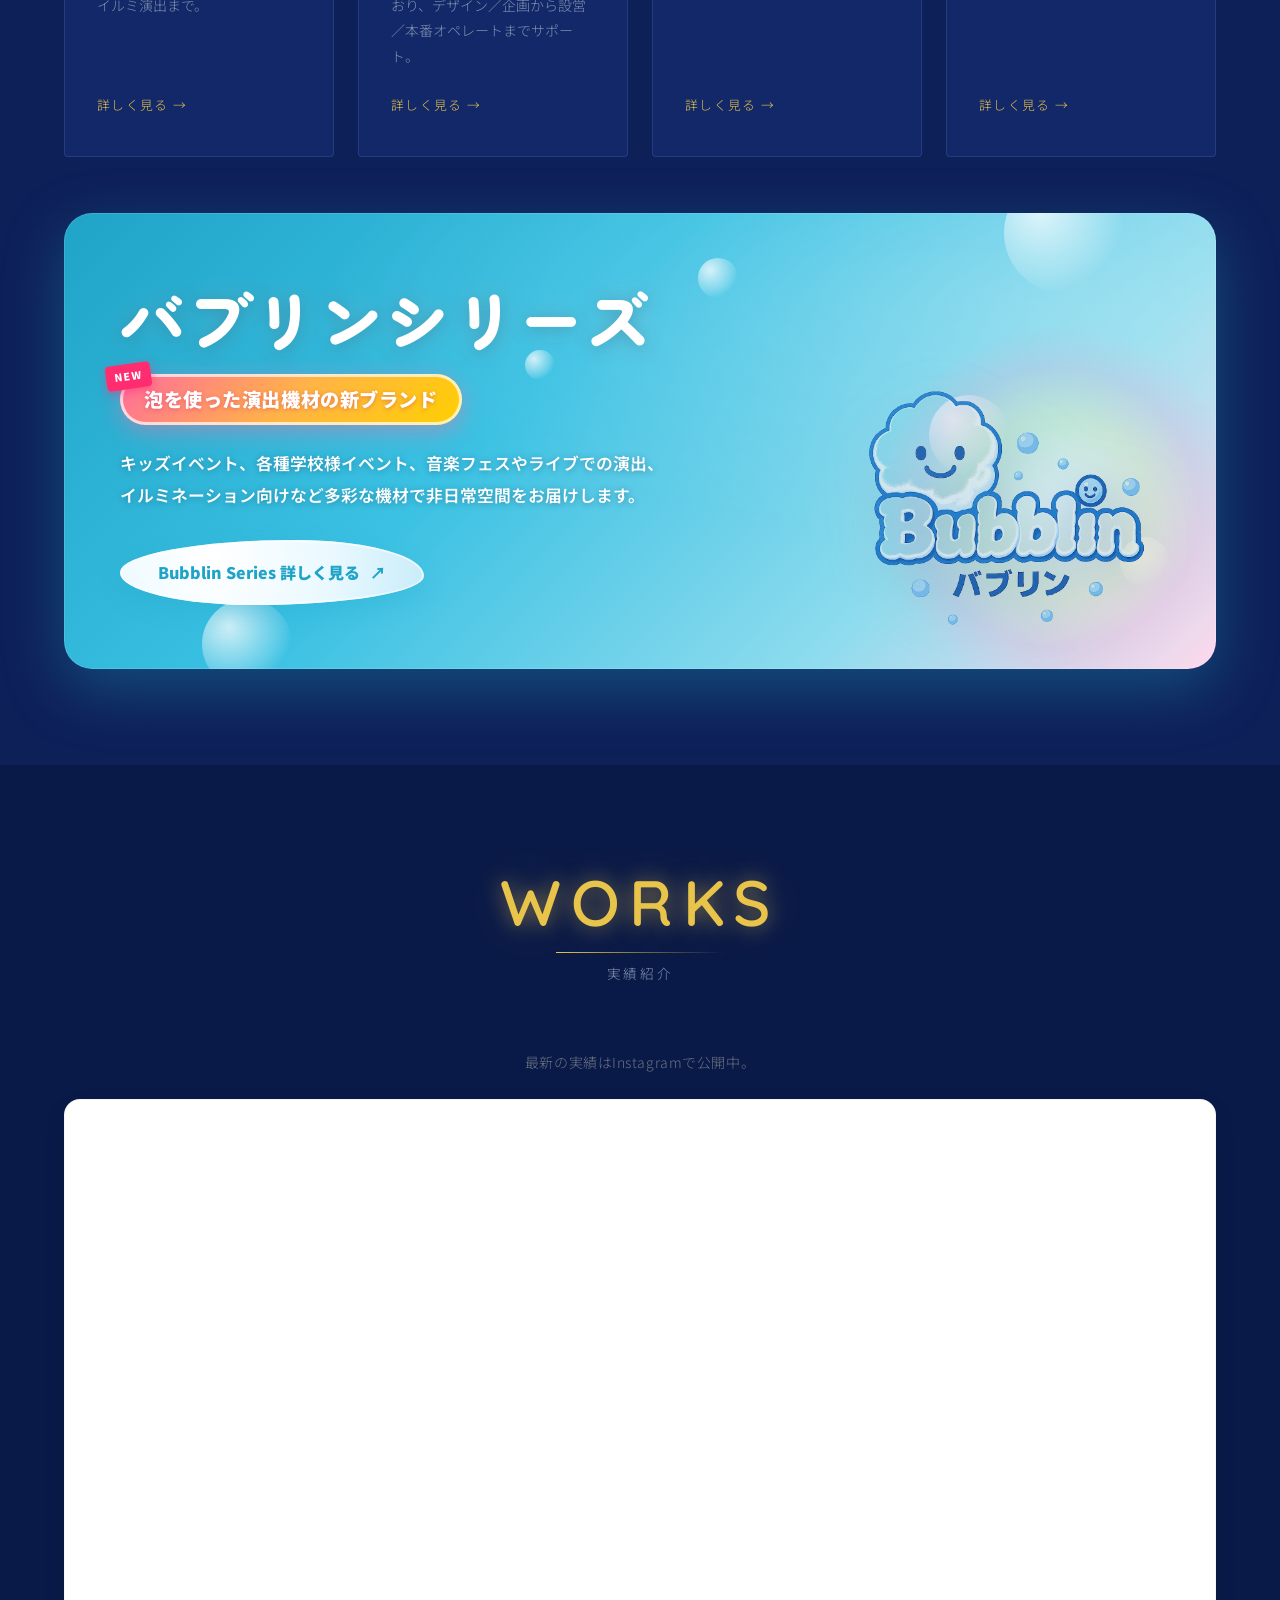
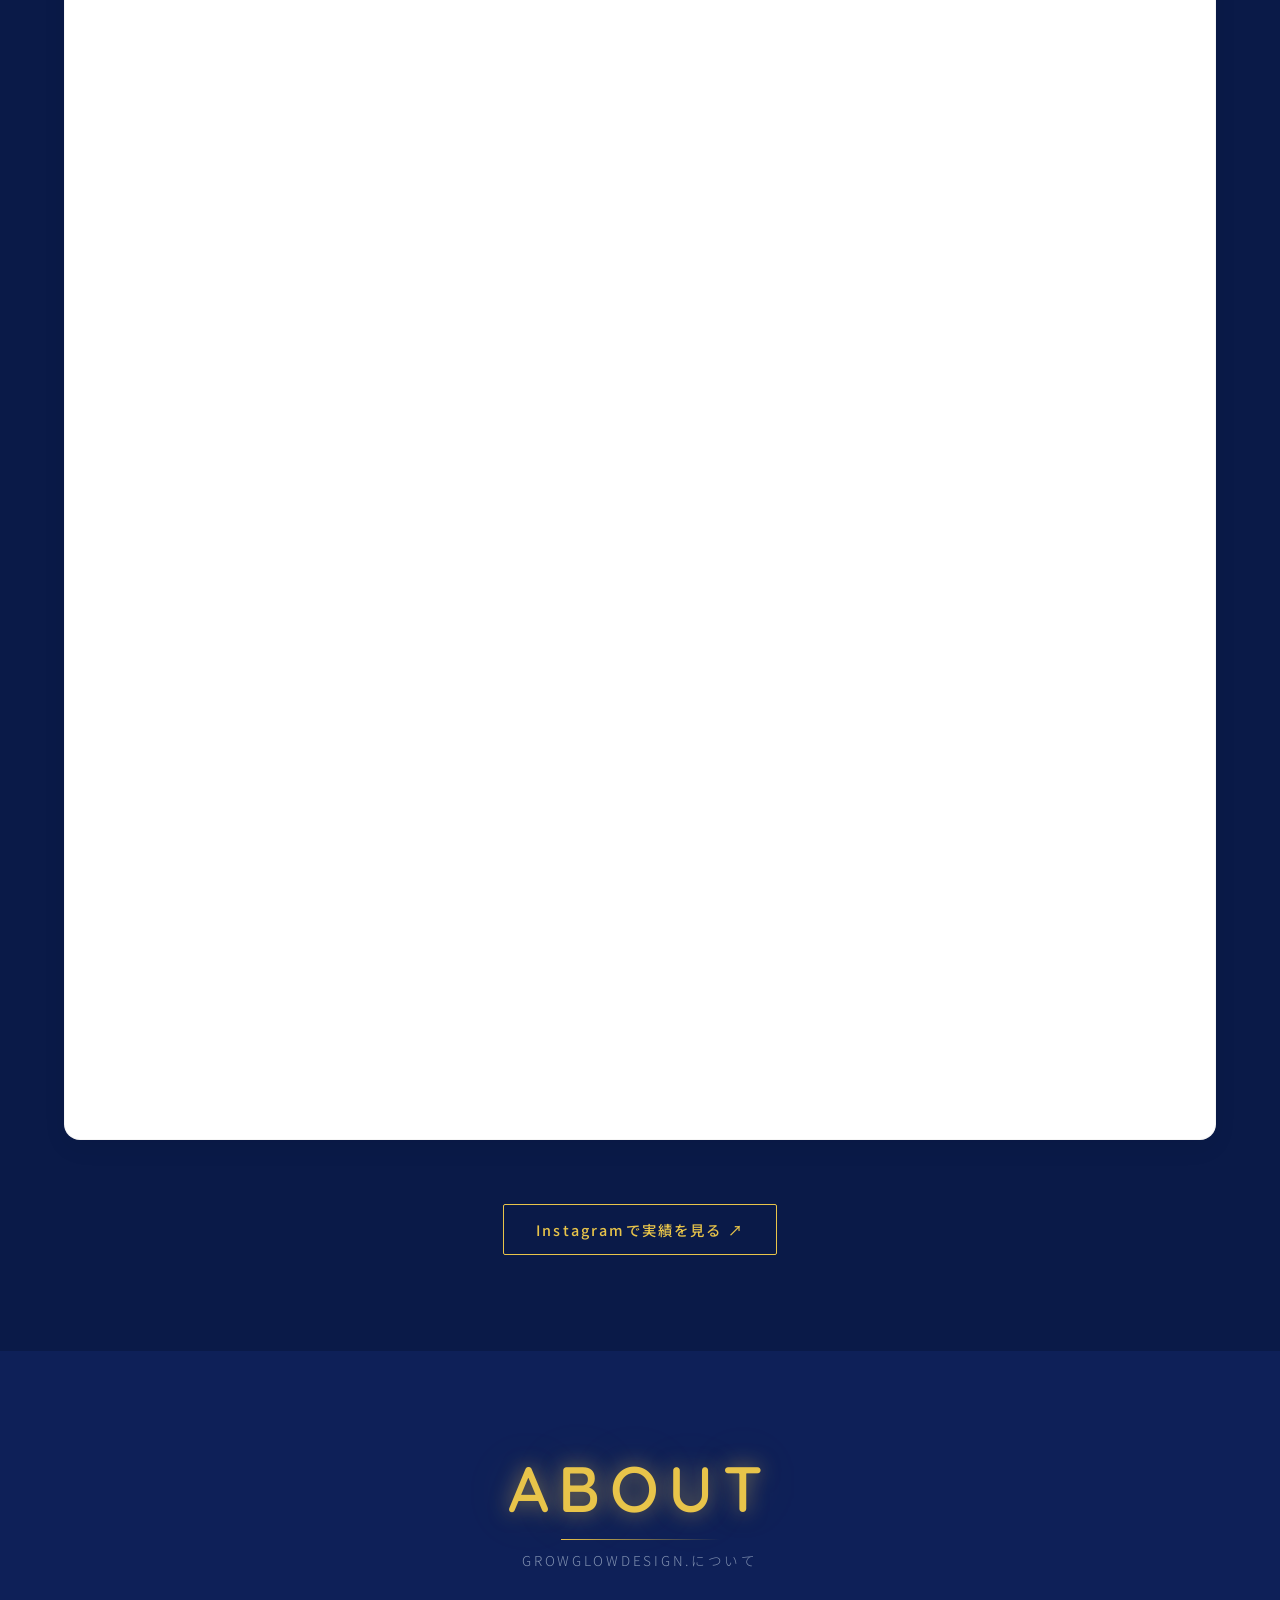
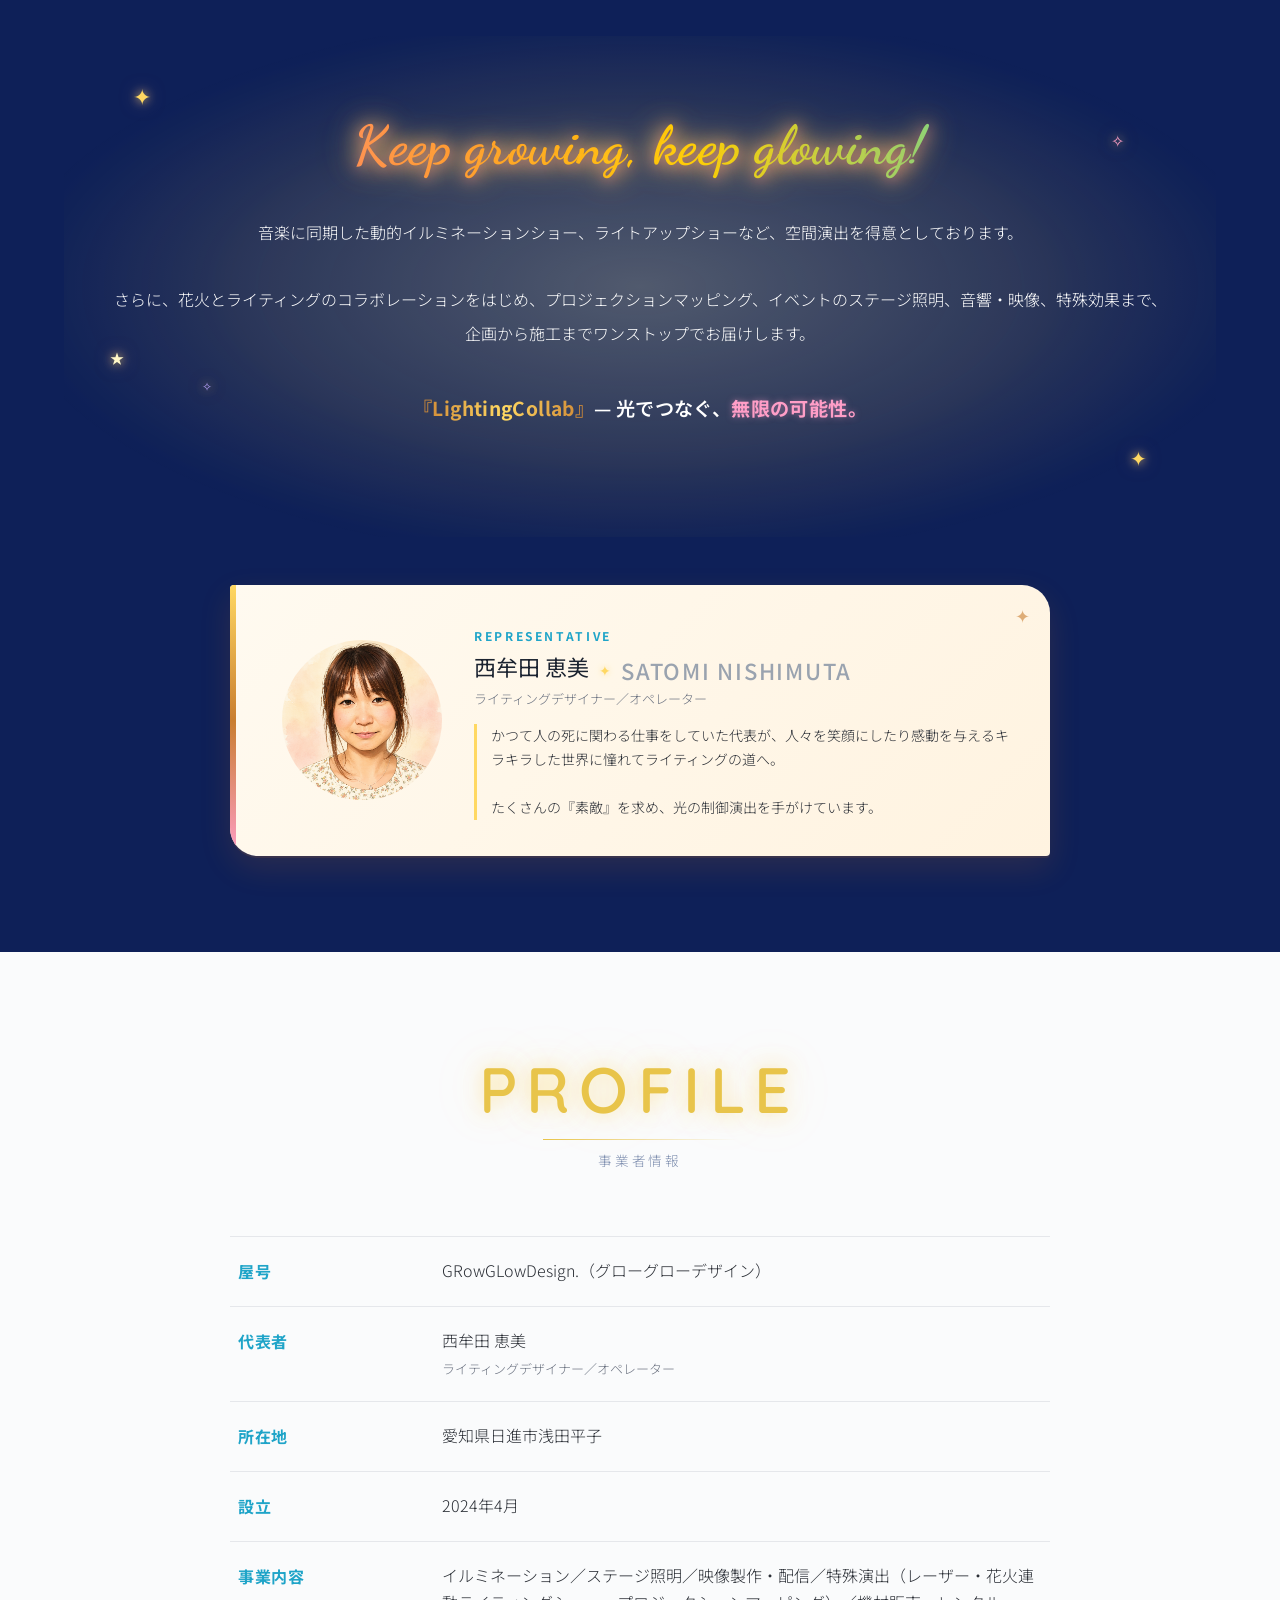
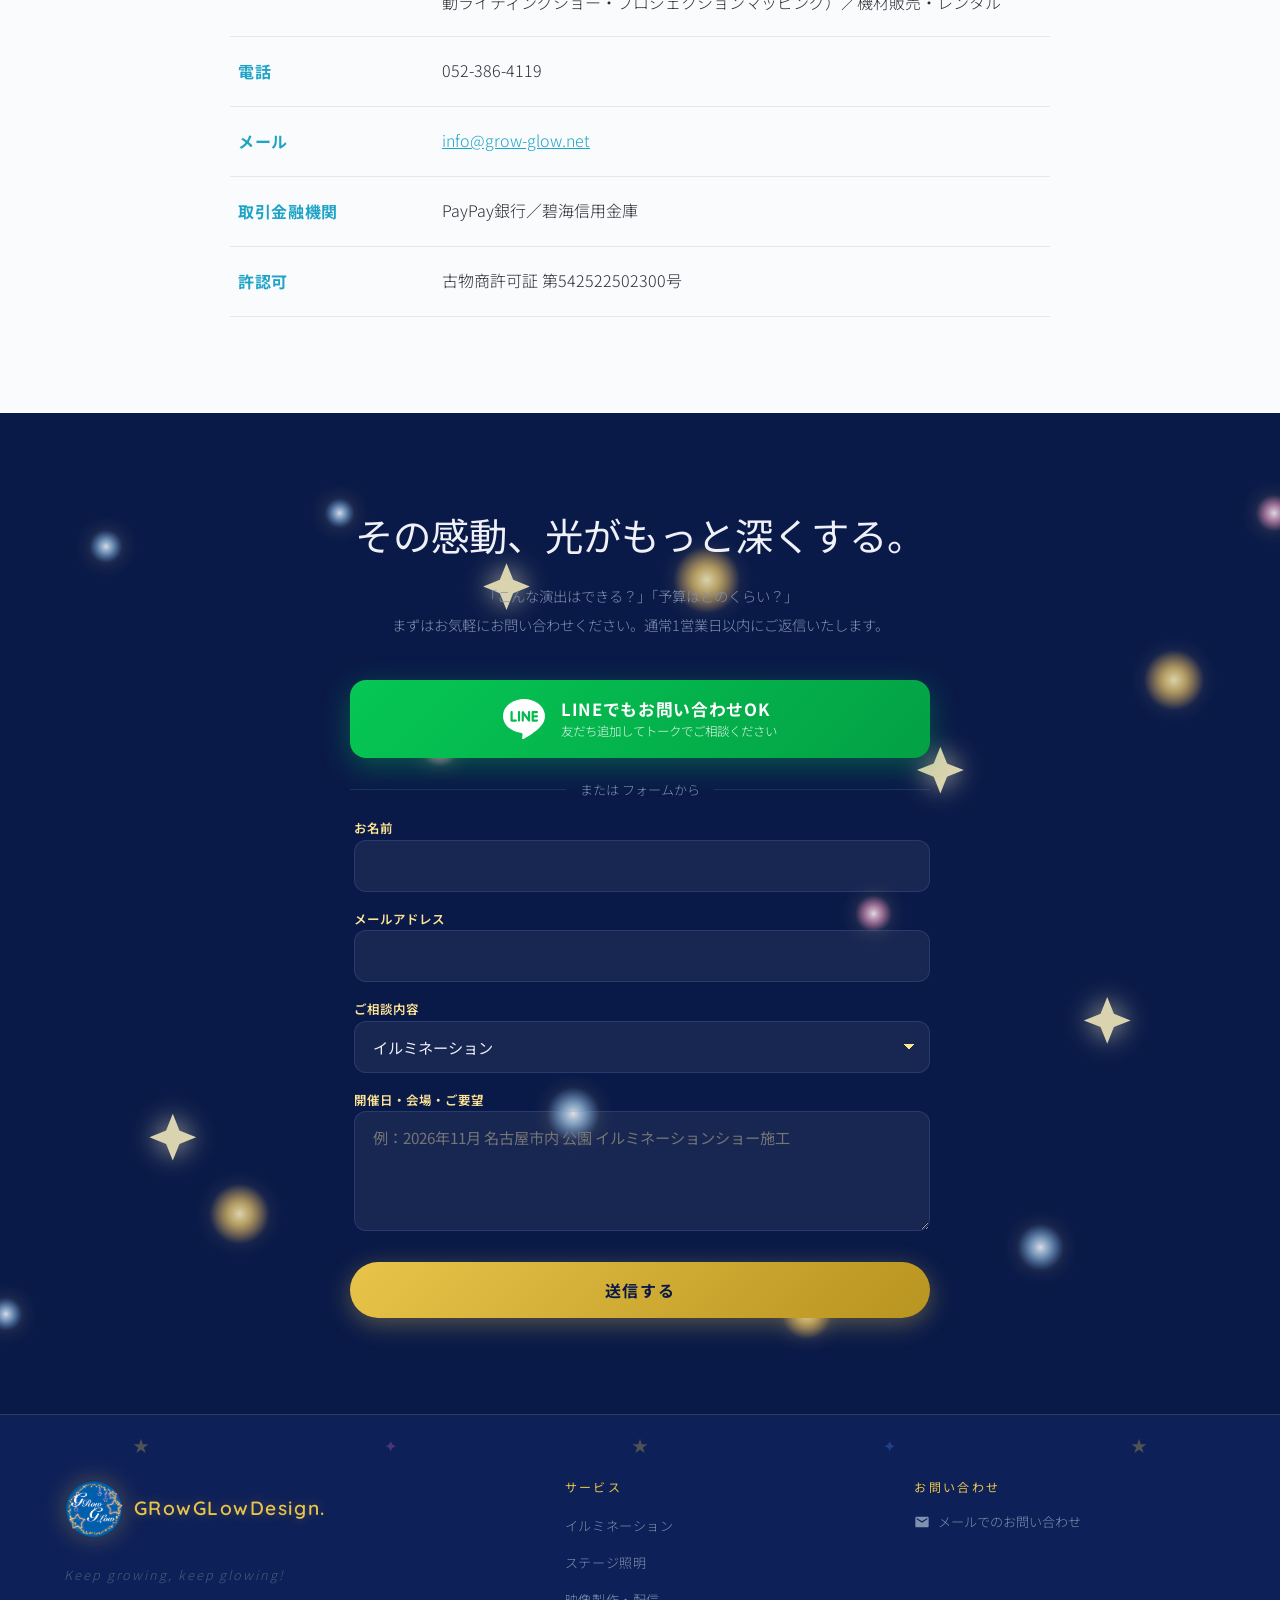
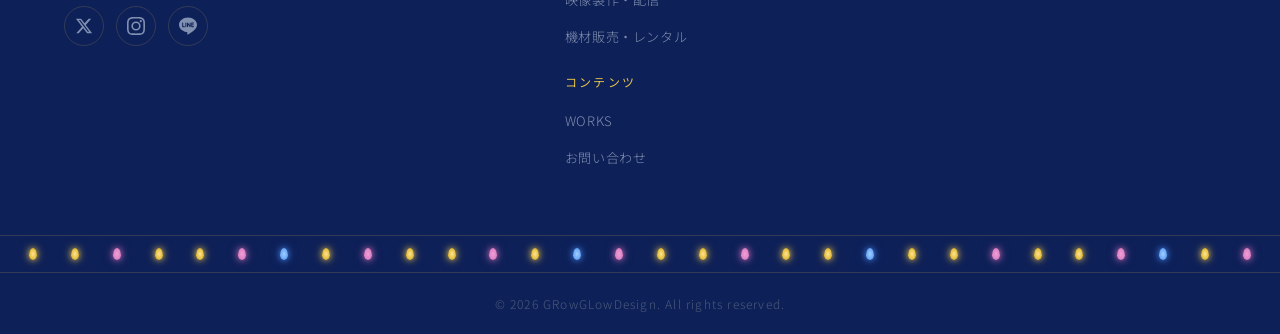
==== commit b35948d7: "Add SEO, contact form, sitemap and robots - SEO: title/desc/OGP/JSON-LD/canonical, Google verificati" ====
--- a/index.html
+++ b/index.html
@@ -3,10 +3,46 @@
 <head>
     <meta charset="UTF-8">
     <meta name="viewport" content="width=device-width, initial-scale=1.0">
-    <title>GRowGLowDesign – Keep growing, keep glowing!</title>
+    <meta name="google-site-verification" content="7siN5iD7NQm7if6aYhokS7NjU2iLV4m8KvAUqzG0tWI" />
+    <title>GRowGLowDesign｜イルミネーション・照明演出・空間プロデュース｜名古屋</title>
+    <meta name="description" content="グローグローデザインは、イルミネーション施工・ステージ照明・空間演出・イベント演出機材のレンタルを手掛ける名古屋のクリエイティブチーム。結婚式・商業施設・屋外イベントの演出をワンストップでサポート。">
+    <meta name="keywords" content="GRowGLowDesign,グローグローデザイン,イルミネーション,照明演出,ステージ照明,空間演出,イベント演出,名古屋,愛知,泡マシン,バブリン">
+    <link rel="canonical" href="https://grow-glow.net/">
+
+    <meta property="og:type" content="website">
+    <meta property="og:url" content="https://grow-glow.net/">
+    <meta property="og:title" content="GRowGLowDesign｜イルミネーション・照明演出・空間プロデュース">
+    <meta property="og:description" content="Keep growing, keep glowing! イルミネーション・ステージ照明・空間演出のクリエイティブチーム。名古屋拠点、全国対応。">
+    <meta property="og:image" content="https://grow-glow.net/assets/images/logo.png">
+    <meta property="og:site_name" content="GRowGLowDesign">
+    <meta property="og:locale" content="ja_JP">
+
+    <meta name="twitter:card" content="summary_large_image">
+    <meta name="twitter:title" content="GRowGLowDesign｜イルミネーション・照明演出">
+    <meta name="twitter:description" content="Keep growing, keep glowing! 名古屋発クリエイティブチーム。">
+    <meta name="twitter:image" content="https://grow-glow.net/assets/images/logo.png">
+
+    <link rel="icon" type="image/png" href="assets/images/logo.png">
+    <link rel="apple-touch-icon" href="assets/images/logo.png">
+
+    <script type="application/ld+json">
+    {
+      "@context": "https://schema.org",
+      "@type": "LocalBusiness",
+      "name": "GRowGLowDesign",
+      "alternateName": "グローグローデザイン",
+      "url": "https://grow-glow.net/",
+      "telephone": "+81-52-386-4119",
+      "image": "https://grow-glow.net/assets/images/logo.png",
+      "address": { "@type": "PostalAddress", "addressCountry": "JP", "addressRegion": "愛知県", "addressLocality": "名古屋市" },
+      "areaServed": "JP",
+      "description": "イルミネーション施工・ステージ照明・空間演出・イベント機材レンタル"
+    }
+    </script>
+
     <link rel="preconnect" href="https://fonts.googleapis.com">
     <link href="https://fonts.googleapis.com/css2?family=Quicksand:wght@400;500;600;700&family=Cormorant+Garamond:ital,wght@0,400;0,600;1,400&family=Noto+Sans+JP:wght@300;400;500;700&family=Dancing+Script:wght@600;700&family=Zen+Maru+Gothic:wght@500;700;900&display=swap" rel="stylesheet">
-    <link rel="stylesheet" href="assets/css/main.css?v=31">
+    <link rel="stylesheet" href="assets/css/main.css?v=33">
     <style>
         /* プレビュー専用補正 */
         .hero-logo img { max-width: 500px; width: 100%; margin: 0 auto; filter: drop-shadow(0 0 30px rgba(255,208,77,0.5)) drop-shadow(0 0 80px rgba(32,96,208,0.35)); }
@@ -48,7 +84,7 @@
         <li><a href="#hero">HOME</a></li>
         <li><a href="#services">サービス</a></li>
         <li><a href="#works">WORKS</a></li>
-        <li><a href="https://ggd5055.github.io/bubblin-preview/" class="nav-external" target="_blank" rel="noopener">BUBBLIN SERIES ↗</a></li>
+        <li><a href="/bubblin/" class="nav-external" target="_blank" rel="noopener">BUBBLIN SERIES ↗</a></li>
         <li><a href="#contact">お問い合わせ</a></li>
     </ul>
 </nav>
@@ -211,7 +247,7 @@
             </div>
 
             <!-- SISTER BRAND -->
-            <a href="https://ggd5055.github.io/bubblin-preview/" class="sister-card" id="sister-brand" target="_blank" rel="noopener" aria-labelledby="sister-title">
+            <a href="/bubblin/" class="sister-card" id="sister-brand" target="_blank" rel="noopener" aria-labelledby="sister-title">
                 <div class="sister-bubbles" aria-hidden="true">
                     <span></span><span></span><span></span><span></span><span></span><span></span>
                 </div>
@@ -386,10 +422,34 @@
         <div class="container">
             <div class="cta-inner">
                 <h2 class="cta-title">その感動、光がもっと深くする。</h2>
-                <p class="cta-text">「こんな演出はできる？」「予算はどのくらい？」<br>まずはお気軽にお問い合わせください。</p>
-                <div class="cta-buttons">
-                    <a href="mailto:info@grow-glow.net" class="btn btn-primary btn-large">お問い合わせ</a>
-                </div>
+                <p class="cta-text">「こんな演出はできる？」「予算はどのくらい？」<br>まずはお気軽にお問い合わせください。通常1営業日以内にご返信いたします。</p>
+                <a href="https://line.me/R/ti/p/@539athhn" target="_blank" rel="noopener" class="line-cta">
+                    <svg class="line-cta-icon" viewBox="0 0 24 24" fill="currentColor" aria-hidden="true"><path d="M19.365 9.863c.349 0 .63.285.63.631 0 .345-.281.63-.63.63H17.61v1.125h1.755c.349 0 .63.283.63.63 0 .344-.281.629-.63.629h-2.386c-.345 0-.627-.285-.627-.629V8.108c0-.345.282-.63.63-.63h2.386c.346 0 .627.285.627.63 0 .349-.281.63-.63.63H17.61v1.125h1.755zm-3.855 3.016c0 .27-.174.51-.432.596-.064.021-.133.031-.199.031-.211 0-.391-.09-.51-.25l-2.443-3.317v2.94c0 .344-.279.629-.631.629-.346 0-.626-.285-.626-.629V8.108c0-.27.173-.51.43-.595.06-.023.136-.033.194-.033.195 0 .375.104.495.254l2.462 3.33V8.108c0-.345.282-.63.63-.63.345 0 .63.285.63.63v4.771zm-5.741 0c0 .344-.282.629-.631.629-.345 0-.627-.285-.627-.629V8.108c0-.345.282-.63.63-.63.346 0 .628.285.628.63v4.771zm-2.466.629H4.917c-.345 0-.63-.285-.63-.629V8.108c0-.345.285-.63.63-.63.348 0 .63.285.63.63v4.141h1.756c.348 0 .629.283.629.63 0 .344-.282.629-.629.629M24 10.314C24 4.943 18.615.572 12 .572S0 4.943 0 10.314c0 4.811 4.27 8.842 10.035 9.608.391.082.923.258 1.058.59.12.301.079.766.038 1.08l-.164 1.02c-.045.301-.24 1.186 1.049.645 1.291-.539 6.916-4.078 9.436-6.975C23.176 14.393 24 12.458 24 10.314"/></svg>
+                    <span class="line-cta-text">
+                        <strong>LINEでもお問い合わせOK</strong>
+                        <small>友だち追加してトークでご相談ください</small>
+                    </span>
+                </a>
+                <p class="contact-divider"><span>または フォームから</span></p>
+                <form class="contact-form" action="contact.php" method="post">
+                    <label>お名前 <input type="text" name="name" required></label>
+                    <label>メールアドレス <input type="email" name="email" required></label>
+                    <label>ご相談内容
+                        <select name="service">
+                            <option>イルミネーション</option>
+                            <option>ステージ照明</option>
+                            <option>映像製作・配信</option>
+                            <option>特殊演出</option>
+                            <option>機材販売・レンタル</option>
+                            <option>その他・相談したい</option>
+                        </select>
+                    </label>
+                    <label>開催日・会場・ご要望
+                        <textarea name="message" placeholder="例：2026年11月 名古屋市内 公園 イルミネーションショー施工"></textarea>
+                    </label>
+                    <input type="text" name="website" tabindex="-1" autocomplete="off" style="position:absolute; left:-9999px;" aria-hidden="true">
+                    <button type="submit" class="btn-submit">送信する</button>
+                </form>
             </div>
         </div>
     </section>
--- a/assets/css/main.css
+++ b/assets/css/main.css
@@ -985,6 +985,107 @@
     justify-content: center;
     gap: 1rem;
     flex-wrap: wrap;
+}
+
+/* LINE CTA */
+.line-cta {
+    display: flex;
+    align-items: center;
+    justify-content: center;
+    gap: 16px;
+    max-width: 580px;
+    margin: 0 auto 20px;
+    padding: 18px 28px;
+    background: linear-gradient(135deg, #06c755, #03a144);
+    color: #fff;
+    border-radius: 16px;
+    text-decoration: none;
+    box-shadow: 0 8px 28px rgba(6, 199, 85, 0.35);
+    transition: transform 0.2s, box-shadow 0.2s;
+    position: relative;
+    z-index: 2;
+}
+.line-cta:hover { transform: translateY(-2px); box-shadow: 0 12px 36px rgba(6, 199, 85, 0.45); }
+.line-cta-icon { width: 42px; height: 42px; flex-shrink: 0; }
+.line-cta-text { display: flex; flex-direction: column; text-align: left; line-height: 1.3; }
+.line-cta-text strong { font-size: 1.05rem; font-weight: 700; letter-spacing: 0.04em; }
+.line-cta-text small { font-size: 0.78rem; opacity: 0.9; margin-top: 2px; }
+
+.contact-divider {
+    max-width: 580px;
+    margin: 8px auto 16px;
+    text-align: center;
+    font-size: 0.82rem;
+    color: var(--color-text-muted);
+    position: relative;
+    z-index: 2;
+    display: flex;
+    align-items: center;
+    gap: 14px;
+}
+.contact-divider::before,
+.contact-divider::after { content: ''; flex: 1; height: 1px; background: var(--color-border-card); }
+
+/* Contact Form */
+.contact-form {
+    max-width: 580px;
+    margin: 0 auto;
+    display: flex;
+    flex-direction: column;
+    gap: 14px;
+    text-align: left;
+    position: relative;
+    z-index: 2;
+}
+.contact-form label {
+    font-size: 0.78rem;
+    font-weight: 600;
+    color: var(--color-gold-light);
+    letter-spacing: 0.08em;
+    margin-bottom: -8px;
+    margin-left: 4px;
+}
+.contact-form input,
+.contact-form textarea,
+.contact-form select {
+    width: 100%;
+    padding: 14px 18px;
+    border-radius: 12px;
+    border: 1px solid var(--color-border-card);
+    font-family: var(--font-body);
+    font-size: 0.95rem;
+    background: rgba(255,255,255,0.06);
+    color: var(--color-text);
+    transition: border-color 0.2s, background 0.2s;
+}
+.contact-form input:focus,
+.contact-form textarea:focus,
+.contact-form select:focus {
+    outline: none;
+    border-color: var(--color-gold);
+    background: rgba(255,255,255,0.1);
+}
+.contact-form textarea { min-height: 120px; resize: vertical; }
+.contact-form select { appearance: none; -webkit-appearance: none; background-image: linear-gradient(45deg, transparent 50%, var(--color-gold-light) 50%), linear-gradient(135deg, var(--color-gold-light) 50%, transparent 50%); background-position: calc(100% - 20px) 50%, calc(100% - 14px) 50%; background-size: 6px 6px, 6px 6px; background-repeat: no-repeat; padding-right: 40px; }
+.contact-form select option { background: var(--color-bg-card); color: var(--color-text); }
+.contact-form .btn-submit {
+    background: linear-gradient(135deg, var(--color-gold), var(--color-gold-dark));
+    color: var(--color-bg);
+    font-family: var(--font-heading);
+    font-weight: 700;
+    font-size: 1rem;
+    padding: 16px;
+    border-radius: 999px;
+    border: none;
+    cursor: pointer;
+    transition: transform 0.2s, box-shadow 0.2s;
+    box-shadow: 0 6px 24px var(--color-gold-glow);
+    margin-top: 8px;
+    letter-spacing: 0.1em;
+}
+.contact-form .btn-submit:hover {
+    transform: translateY(-2px);
+    box-shadow: 0 10px 32px var(--color-gold-glow);
 }
 
 /* ライトストリング */
@@ -2350,6 +2451,12 @@
 @media (max-width: 720px) {
     .sister-card { padding: 44px 28px; border-radius: 22px; }
     .sister-desc br { display: none; }
+    .sister-title { font-size: 1.8rem; letter-spacing: 0.02em; }
+    .sister-sub { font-size: 0.95rem; padding: 4px 14px; }
+}
+@media (max-width: 420px) {
+    .sister-title { font-size: 1.5rem; }
+    .sister-sub { font-size: 0.85rem; letter-spacing: 0; }
 }
 
 /* ====================================
@@ -2426,6 +2533,7 @@
 .about-content--sparkle .about-text {
     font-size: clamp(1rem, 1.25vw, 1.15rem);
     line-height: 2.1;
+    color: #ffffff;
 }
 .about-content--sparkle .about-catch {
     font-size: 1.2em;
